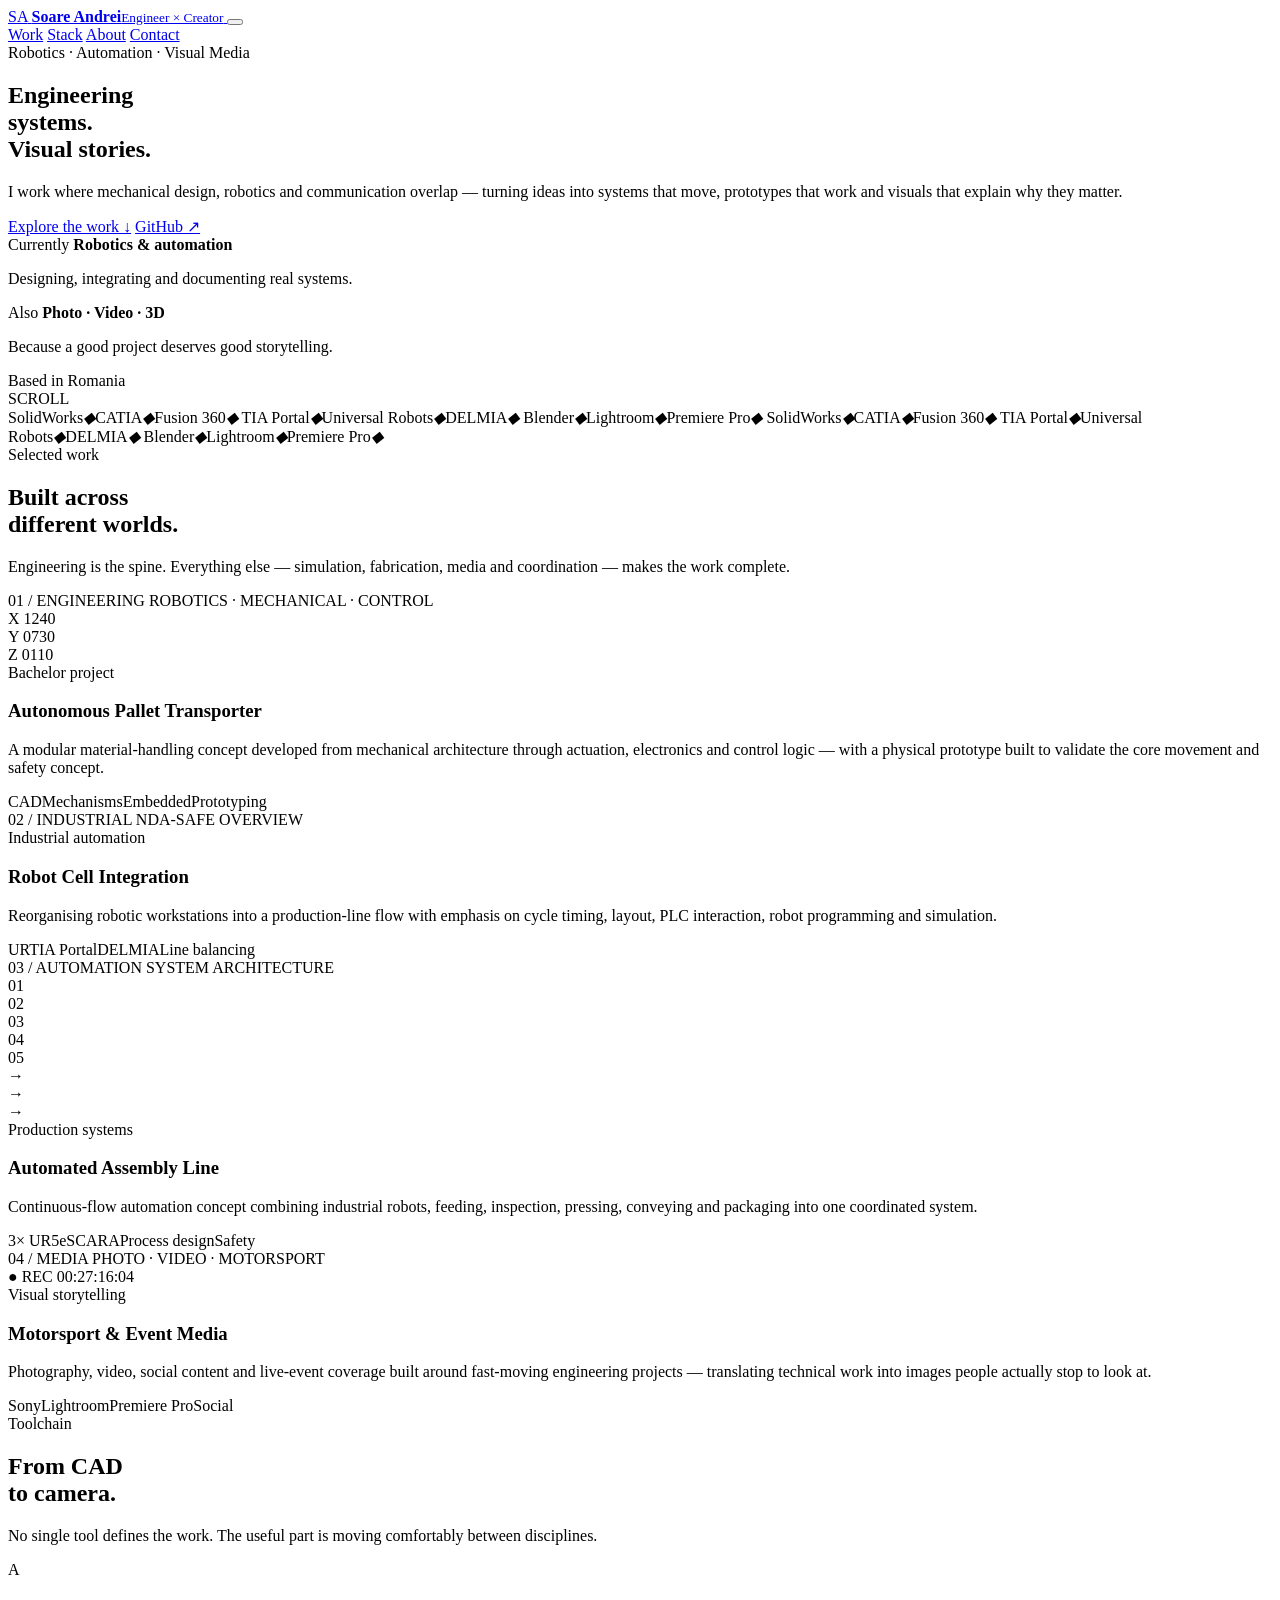
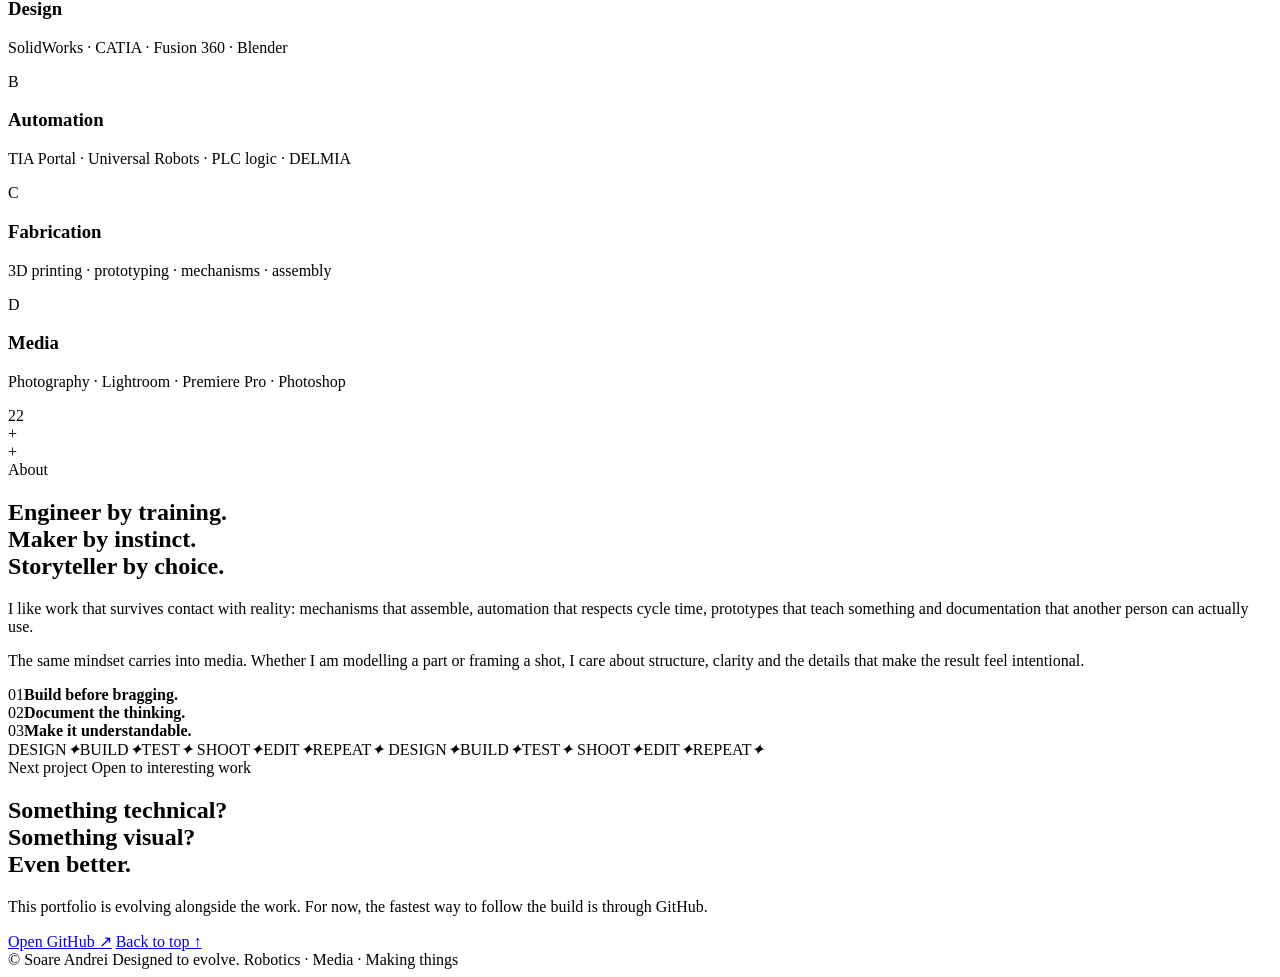
==== index.html @ dfe2be6b "Build portfolio landing page" ====
<!doctype html>
<html lang="en">
<head>
  <meta charset="utf-8">
  <meta name="viewport" content="width=device-width,initial-scale=1">
  <meta name="theme-color" content="#090a0f">
  <meta name="description" content="Soare Andrei — robotics, automation, mechanical design and visual media.">
  <meta property="og:title" content="Soare Andrei — Engineer × Creator">
  <meta property="og:description" content="Robotics, automation, mechanical design and visual media.">
  <meta property="og:type" content="website">
  <title>Soare Andrei — Engineer × Creator</title>
  <link rel="icon" href="favicon.svg" type="image/svg+xml">
  <link rel="preconnect" href="https://fonts.googleapis.com">
  <link rel="preconnect" href="https://fonts.gstatic.com" crossorigin>
  <link href="https://fonts.googleapis.com/css2?family=DM+Sans:wght@400;500;600;700&family=Space+Grotesk:wght@500;600;700&display=swap" rel="stylesheet">
  <link rel="stylesheet" href="styles.css">
</head>
<body>
  <div class="page-noise" aria-hidden="true"></div>
  <div class="pointer-glow" aria-hidden="true"></div>
  <div class="scroll-progress" aria-hidden="true"><span></span></div>

  <header class="topbar">
    <a href="#top" class="brand" aria-label="Soare Andrei — home">
      <span class="brand-mark">SA</span>
      <span class="brand-copy"><strong>Soare Andrei</strong><small>Engineer × Creator</small></span>
    </a>

    <button class="nav-toggle" aria-label="Toggle navigation" aria-expanded="false">
      <span></span><span></span>
    </button>

    <nav class="nav" aria-label="Primary navigation">
      <a href="#work">Work</a>
      <a href="#stack">Stack</a>
      <a href="#about">About</a>
      <a class="nav-accent" href="#contact">Contact</a>
    </nav>
  </header>

  <main id="top">
    <section class="hero">
      <div class="hero-grid" aria-hidden="true"></div>
      <div class="orb orb-a" aria-hidden="true"></div>
      <div class="orb orb-b" aria-hidden="true"></div>

      <div class="hero-main reveal">
        <div class="eyebrow"><span></span> Robotics · Automation · Visual Media</div>
        <h1>
          Engineering<br>
          <span class="gradient">systems.</span><br>
          Visual <span class="outline">stories.</span>
        </h1>
        <p class="hero-lead">
          I work where mechanical design, robotics and communication overlap —
          turning ideas into systems that move, prototypes that work and visuals
          that explain why they matter.
        </p>
        <div class="hero-actions">
          <a class="btn btn-primary" href="#work">Explore the work <span>↓</span></a>
          <a class="btn btn-ghost" href="https://github.com/Sorel21" target="_blank" rel="noreferrer">GitHub ↗</a>
        </div>
      </div>

      <aside class="hero-side reveal">
        <div class="side-card">
          <span class="side-label">Currently</span>
          <strong>Robotics & automation</strong>
          <p>Designing, integrating and documenting real systems.</p>
        </div>
        <div class="side-card">
          <span class="side-label">Also</span>
          <strong>Photo · Video · 3D</strong>
          <p>Because a good project deserves good storytelling.</p>
        </div>
        <div class="side-card compact">
          <span class="live-dot"></span>
          <span>Based in Romania</span>
        </div>
      </aside>

      <div class="hero-scroll" aria-hidden="true">
        <span>SCROLL</span><i></i>
      </div>
    </section>

    <section class="ticker" aria-label="Toolchain">
      <div class="ticker-track">
        <span>SolidWorks</span><i>◆</i><span>CATIA</span><i>◆</i><span>Fusion 360</span><i>◆</i>
        <span>TIA Portal</span><i>◆</i><span>Universal Robots</span><i>◆</i><span>DELMIA</span><i>◆</i>
        <span>Blender</span><i>◆</i><span>Lightroom</span><i>◆</i><span>Premiere Pro</span><i>◆</i>
        <span>SolidWorks</span><i>◆</i><span>CATIA</span><i>◆</i><span>Fusion 360</span><i>◆</i>
        <span>TIA Portal</span><i>◆</i><span>Universal Robots</span><i>◆</i><span>DELMIA</span><i>◆</i>
        <span>Blender</span><i>◆</i><span>Lightroom</span><i>◆</i><span>Premiere Pro</span><i>◆</i>
      </div>
    </section>

    <section class="section" id="work">
      <div class="section-head reveal">
        <div>
          <span class="kicker">Selected work</span>
          <h2>Built across<br><span>different worlds.</span></h2>
        </div>
        <p>
          Engineering is the spine. Everything else — simulation, fabrication,
          media and coordination — makes the work complete.
        </p>
      </div>

      <div class="project-grid">
        <article class="project project-feature reveal spotlight">
          <div class="project-meta">
            <span>01 / ENGINEERING</span>
            <span>ROBOTICS · MECHANICAL · CONTROL</span>
          </div>
          <div class="project-visual visual-pallet" aria-hidden="true">
            <div class="rail r1"></div><div class="rail r2"></div>
            <div class="platform">
              <i></i><i></i><i></i><i></i>
            </div>
            <div class="scan-line"></div>
            <div class="coord">X 1240<br>Y 0730<br>Z 0110</div>
          </div>
          <div class="project-copy">
            <span class="project-tag">Bachelor project</span>
            <h3>Autonomous Pallet Transporter</h3>
            <p>
              A modular material-handling concept developed from mechanical architecture
              through actuation, electronics and control logic — with a physical prototype
              built to validate the core movement and safety concept.
            </p>
            <div class="project-chips">
              <span>CAD</span><span>Mechanisms</span><span>Embedded</span><span>Prototyping</span>
            </div>
          </div>
        </article>

        <article class="project reveal spotlight">
          <div class="project-meta">
            <span>02 / INDUSTRIAL</span>
            <span>NDA-SAFE OVERVIEW</span>
          </div>
          <div class="project-visual visual-robot" aria-hidden="true">
            <div class="robot-base"></div>
            <div class="arm arm-a"></div>
            <div class="joint joint-a"></div>
            <div class="arm arm-b"></div>
            <div class="joint joint-b"></div>
            <div class="tool"></div>
            <div class="cell-grid"></div>
          </div>
          <div class="project-copy">
            <span class="project-tag">Industrial automation</span>
            <h3>Robot Cell Integration</h3>
            <p>
              Reorganising robotic workstations into a production-line flow with emphasis
              on cycle timing, layout, PLC interaction, robot programming and simulation.
            </p>
            <div class="project-chips">
              <span>UR</span><span>TIA Portal</span><span>DELMIA</span><span>Line balancing</span>
            </div>
          </div>
        </article>

        <article class="project reveal spotlight">
          <div class="project-meta">
            <span>03 / AUTOMATION</span>
            <span>SYSTEM ARCHITECTURE</span>
          </div>
          <div class="project-visual visual-line" aria-hidden="true">
            <div class="belt"></div>
            <div class="station s1">01</div><div class="station s2">02</div><div class="station s3">03</div>
            <div class="station s4">04</div><div class="station s5">05</div>
            <div class="flow-arrow a1">→</div><div class="flow-arrow a2">→</div><div class="flow-arrow a3">→</div>
          </div>
          <div class="project-copy">
            <span class="project-tag">Production systems</span>
            <h3>Automated Assembly Line</h3>
            <p>
              Continuous-flow automation concept combining industrial robots, feeding,
              inspection, pressing, conveying and packaging into one coordinated system.
            </p>
            <div class="project-chips">
              <span>3× UR5e</span><span>SCARA</span><span>Process design</span><span>Safety</span>
            </div>
          </div>
        </article>

        <article class="project project-feature media-project reveal spotlight">
          <div class="project-meta">
            <span>04 / MEDIA</span>
            <span>PHOTO · VIDEO · MOTORSPORT</span>
          </div>
          <div class="project-visual visual-media" aria-hidden="true">
            <div class="aperture">
              <i></i><i></i><i></i><i></i><i></i><i></i>
            </div>
            <div class="frame-corner tl"></div><div class="frame-corner tr"></div>
            <div class="frame-corner bl"></div><div class="frame-corner br"></div>
            <span class="rec">● REC</span>
            <span class="tc">00:27:16:04</span>
          </div>
          <div class="project-copy">
            <span class="project-tag">Visual storytelling</span>
            <h3>Motorsport & Event Media</h3>
            <p>
              Photography, video, social content and live-event coverage built around
              fast-moving engineering projects — translating technical work into images
              people actually stop to look at.
            </p>
            <div class="project-chips">
              <span>Sony</span><span>Lightroom</span><span>Premiere Pro</span><span>Social</span>
            </div>
          </div>
        </article>
      </div>
    </section>

    <section class="section stack-section" id="stack">
      <div class="section-head reveal">
        <div>
          <span class="kicker">Toolchain</span>
          <h2>From CAD<br><span>to camera.</span></h2>
        </div>
        <p>No single tool defines the work. The useful part is moving comfortably between disciplines.</p>
      </div>

      <div class="stack-grid">
        <div class="stack-card reveal">
          <span class="stack-num">A</span>
          <h3>Design</h3>
          <p>SolidWorks · CATIA · Fusion 360 · Blender</p>
          <div class="stack-meter"><i style="--w:92%"></i></div>
        </div>
        <div class="stack-card reveal">
          <span class="stack-num">B</span>
          <h3>Automation</h3>
          <p>TIA Portal · Universal Robots · PLC logic · DELMIA</p>
          <div class="stack-meter"><i style="--w:86%"></i></div>
        </div>
        <div class="stack-card reveal">
          <span class="stack-num">C</span>
          <h3>Fabrication</h3>
          <p>3D printing · prototyping · mechanisms · assembly</p>
          <div class="stack-meter"><i style="--w:89%"></i></div>
        </div>
        <div class="stack-card reveal">
          <span class="stack-num">D</span>
          <h3>Media</h3>
          <p>Photography · Lightroom · Premiere Pro · Photoshop</p>
          <div class="stack-meter"><i style="--w:90%"></i></div>
        </div>
      </div>
    </section>

    <section class="section about-section" id="about">
      <div class="about-figure reveal" aria-hidden="true">
        <div class="big-number">22</div>
        <div class="crosshair x1">+</div>
        <div class="crosshair x2">+</div>
      </div>

      <div class="about-copy reveal">
        <span class="kicker">About</span>
        <h2>Engineer by training.<br>Maker by instinct.<br><span>Storyteller by choice.</span></h2>
        <p>
          I like work that survives contact with reality: mechanisms that assemble,
          automation that respects cycle time, prototypes that teach something and
          documentation that another person can actually use.
        </p>
        <p>
          The same mindset carries into media. Whether I am modelling a part or framing
          a shot, I care about structure, clarity and the details that make the result feel intentional.
        </p>

        <div class="principles">
          <div><span>01</span><strong>Build before bragging.</strong></div>
          <div><span>02</span><strong>Document the thinking.</strong></div>
          <div><span>03</span><strong>Make it understandable.</strong></div>
        </div>
      </div>
    </section>

    <section class="manifesto" aria-label="Design, build, test, shoot, repeat">
      <div class="manifesto-track">
        <span>DESIGN</span><i>✦</i><span>BUILD</span><i>✦</i><span>TEST</span><i>✦</i>
        <span>SHOOT</span><i>✦</i><span>EDIT</span><i>✦</i><span>REPEAT</span><i>✦</i>
        <span>DESIGN</span><i>✦</i><span>BUILD</span><i>✦</i><span>TEST</span><i>✦</i>
        <span>SHOOT</span><i>✦</i><span>EDIT</span><i>✦</i><span>REPEAT</span><i>✦</i>
      </div>
    </section>

    <section class="section contact-section" id="contact">
      <div class="contact-card reveal spotlight">
        <div class="contact-top">
          <span class="kicker">Next project</span>
          <span class="availability"><i></i> Open to interesting work</span>
        </div>
        <h2>Something technical?<br><span>Something visual?</span><br>Even better.</h2>
        <p>
          This portfolio is evolving alongside the work. For now, the fastest way
          to follow the build is through GitHub.
        </p>
        <div class="hero-actions">
          <a class="btn btn-primary" href="https://github.com/Sorel21" target="_blank" rel="noreferrer">Open GitHub ↗</a>
          <a class="btn btn-ghost" href="#top">Back to top ↑</a>
        </div>
      </div>
    </section>
  </main>

  <footer>
    <span>© <span id="year"></span> Soare Andrei</span>
    <span>Designed to evolve.</span>
    <span>Robotics · Media · Making things</span>
  </footer>

  <script src="script.js"></script>
</body>
</html>
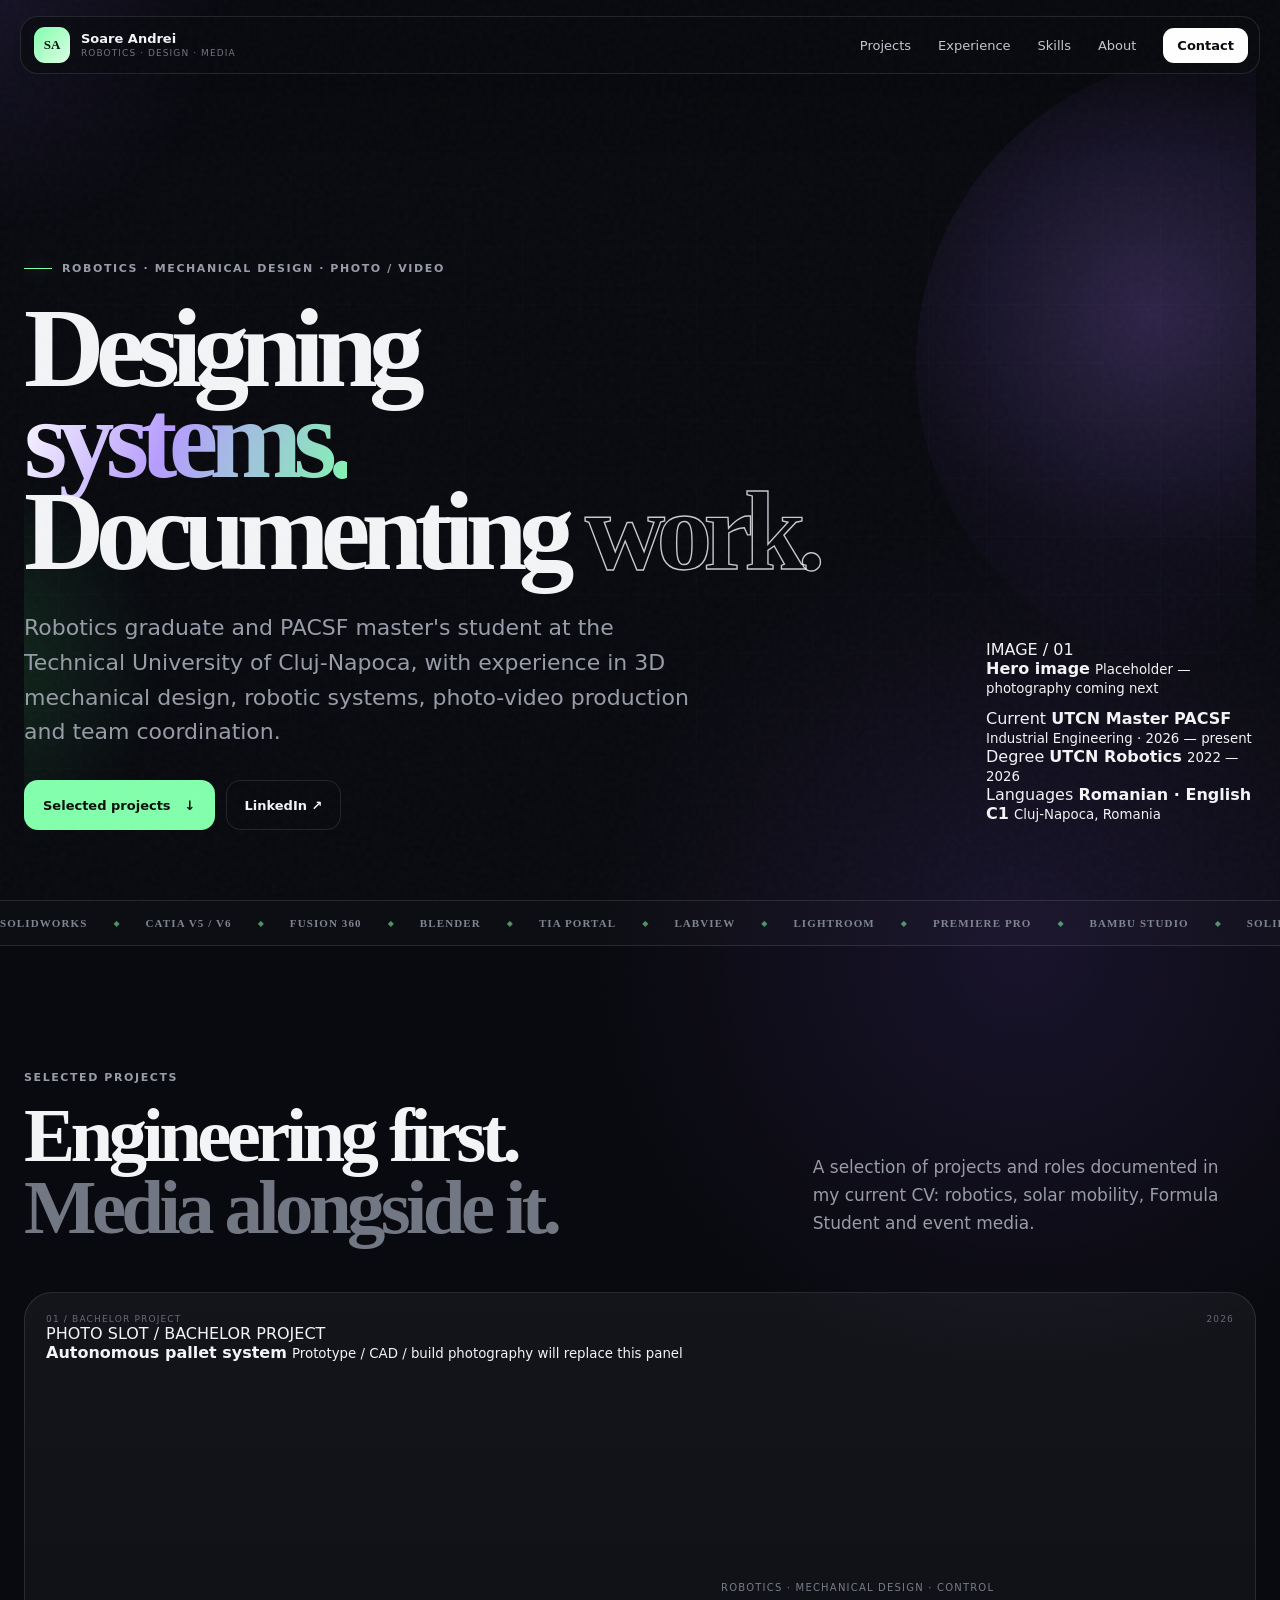
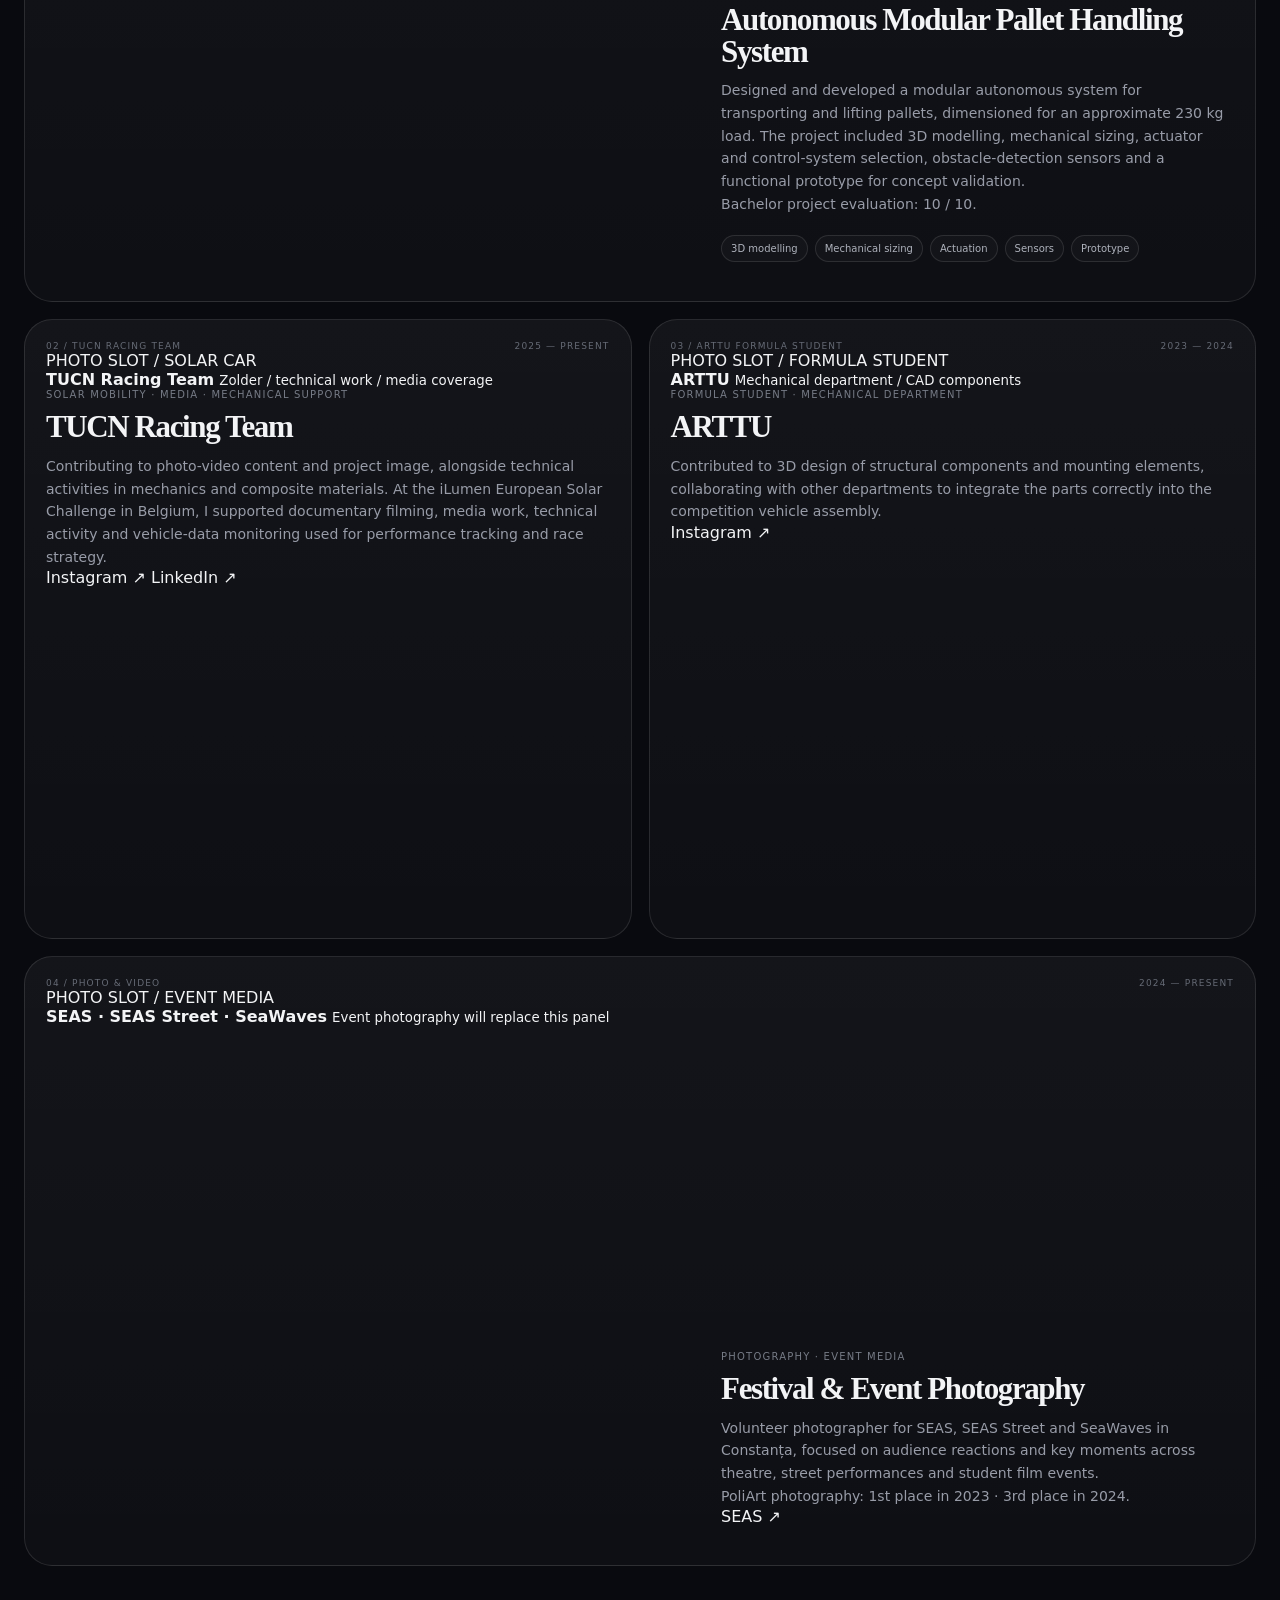
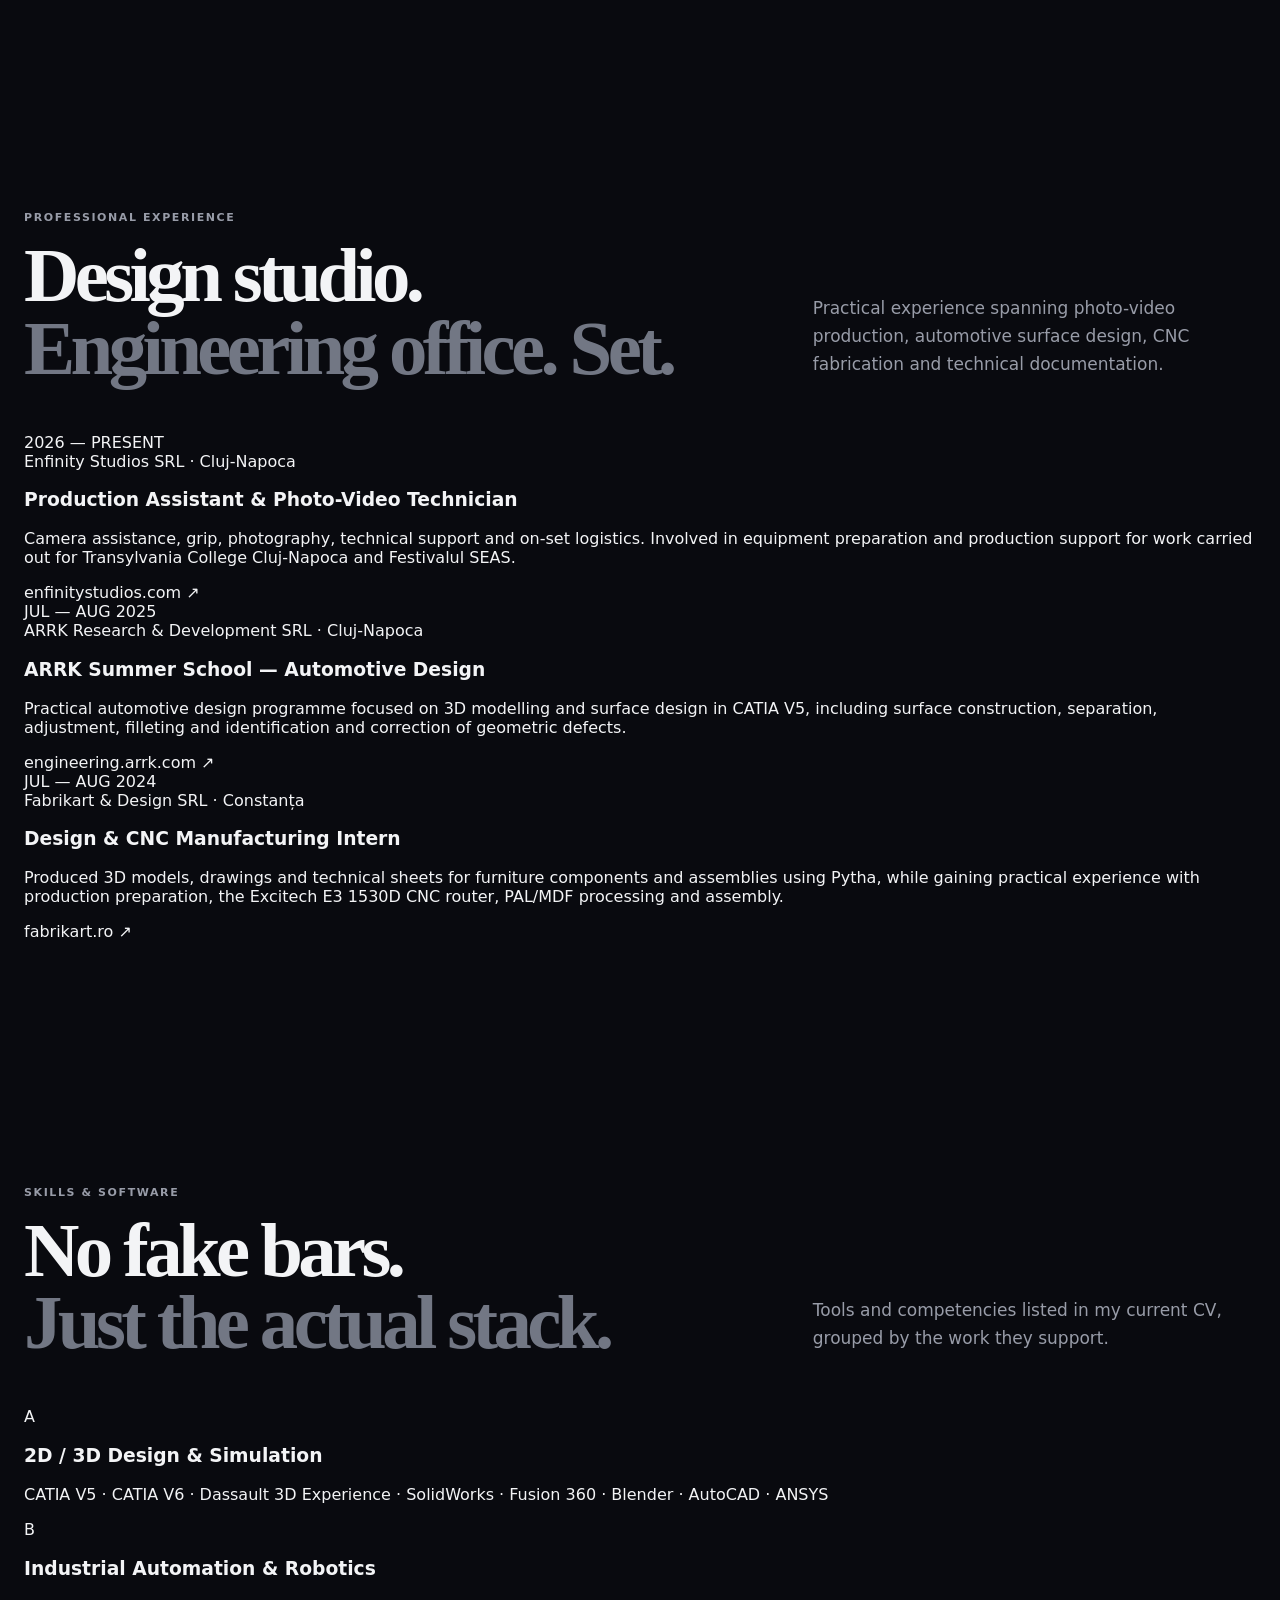
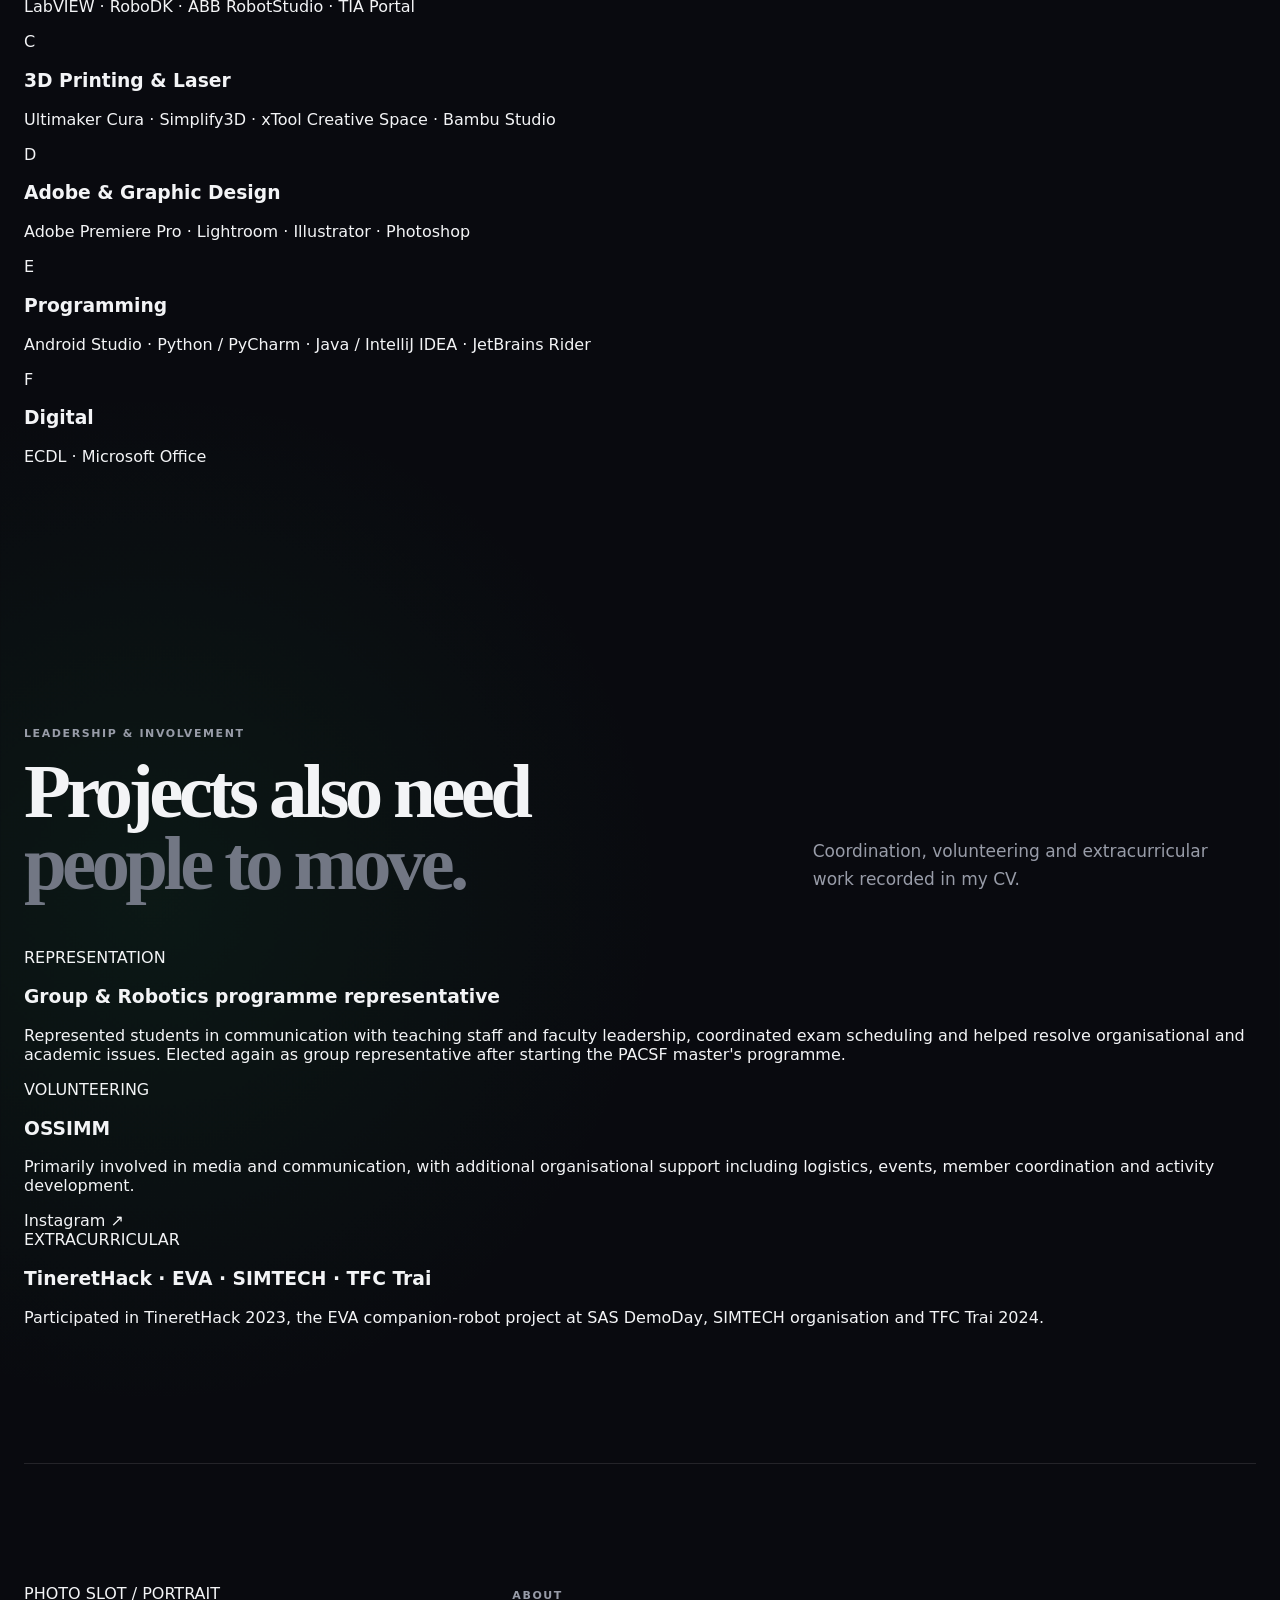
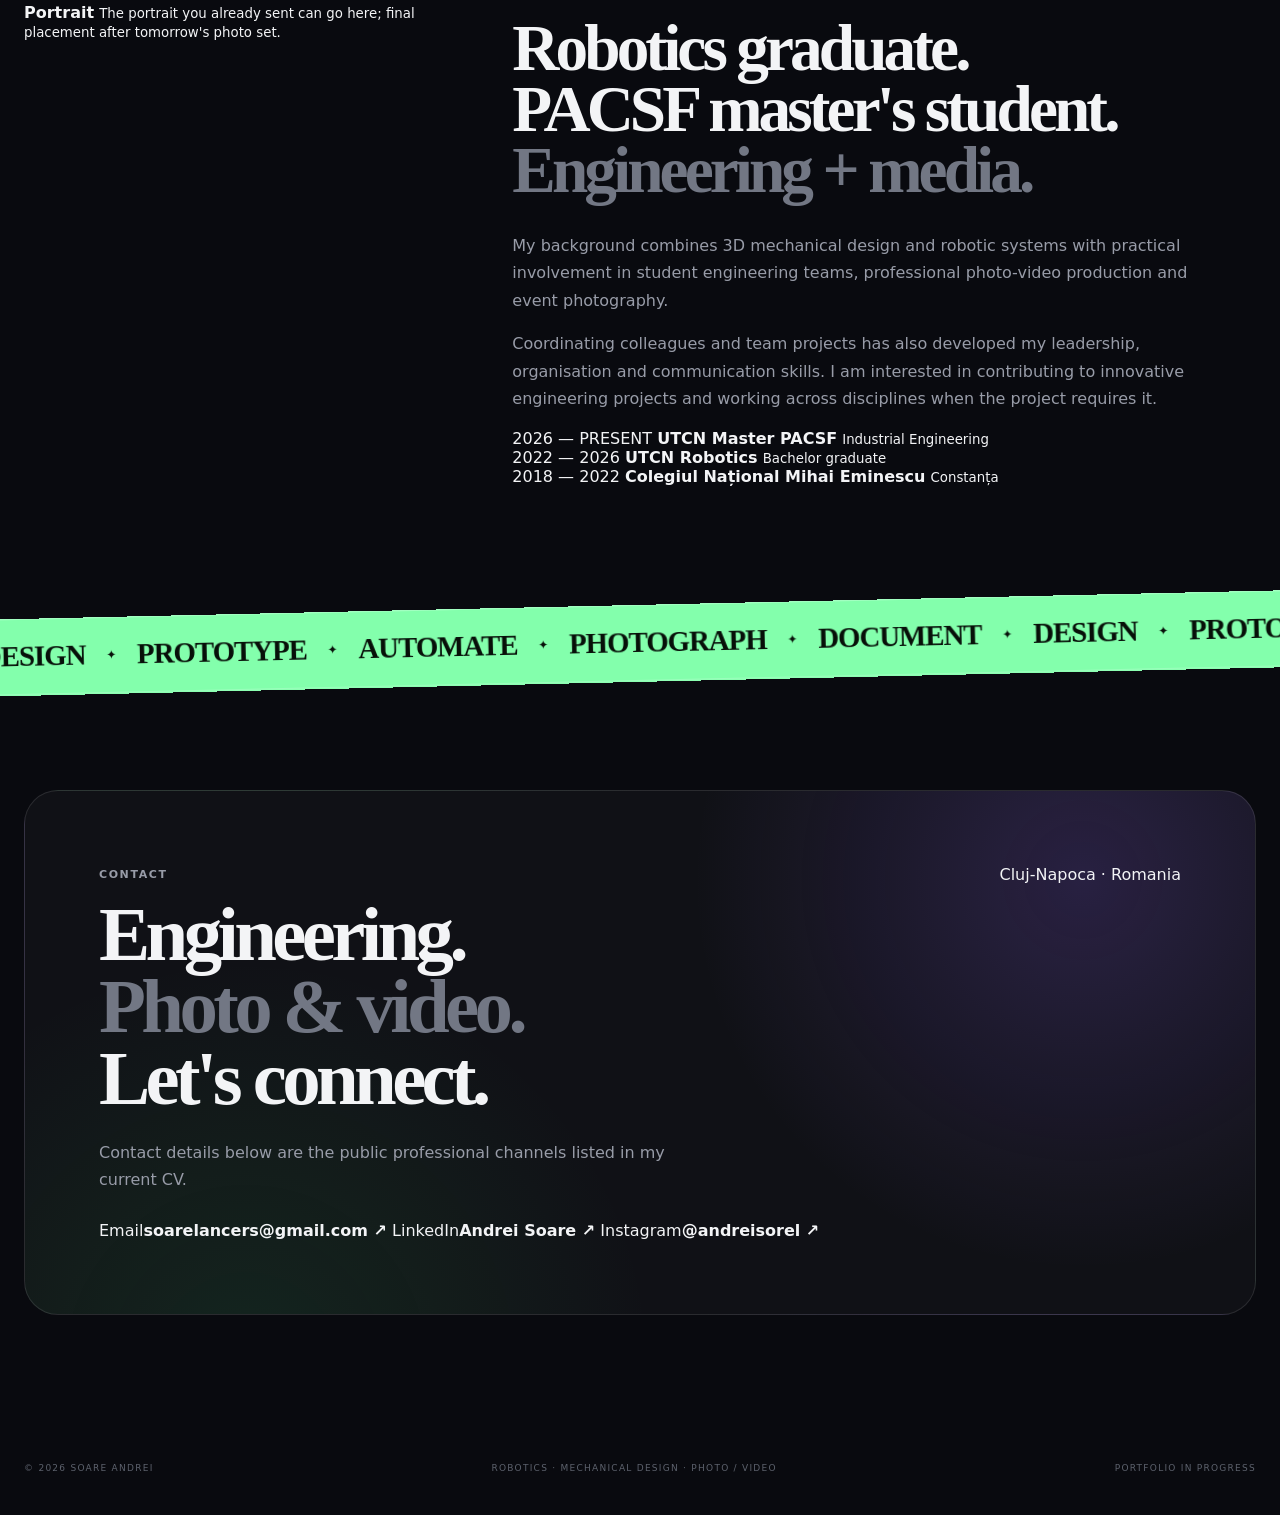
==== commit 6a1f109c: "Rewrite portfolio content from current CV" ====
--- a/index.html
+++ b/index.html
@@ -4,11 +4,11 @@
   <meta charset="utf-8">
   <meta name="viewport" content="width=device-width,initial-scale=1">
   <meta name="theme-color" content="#090a0f">
-  <meta name="description" content="Soare Andrei — robotics, automation, mechanical design and visual media.">
-  <meta property="og:title" content="Soare Andrei — Engineer × Creator">
-  <meta property="og:description" content="Robotics, automation, mechanical design and visual media.">
+  <meta name="description" content="Portfolio of Soare Andrei — robotics, mechanical design, automation and photo-video work.">
+  <meta property="og:title" content="Soare Andrei — Robotics · Design · Media">
+  <meta property="og:description" content="Robotics graduate and PACSF master's student at UTCN, with experience in mechanical design, robotic systems and photo-video production.">
   <meta property="og:type" content="website">
-  <title>Soare Andrei — Engineer × Creator</title>
+  <title>Soare Andrei — Robotics · Design · Media</title>
   <link rel="icon" href="favicon.svg" type="image/svg+xml">
   <link rel="preconnect" href="https://fonts.googleapis.com">
   <link rel="preconnect" href="https://fonts.gstatic.com" crossorigin>
@@ -23,7 +23,10 @@
   <header class="topbar">
     <a href="#top" class="brand" aria-label="Soare Andrei — home">
       <span class="brand-mark">SA</span>
-      <span class="brand-copy"><strong>Soare Andrei</strong><small>Engineer × Creator</small></span>
+      <span class="brand-copy">
+        <strong>Soare Andrei</strong>
+        <small>Robotics · Design · Media</small>
+      </span>
     </a>
 
     <button class="nav-toggle" aria-label="Toggle navigation" aria-expanded="false">
@@ -31,8 +34,9 @@
     </button>
 
     <nav class="nav" aria-label="Primary navigation">
-      <a href="#work">Work</a>
-      <a href="#stack">Stack</a>
+      <a href="#work">Projects</a>
+      <a href="#experience">Experience</a>
+      <a href="#skills">Skills</a>
       <a href="#about">About</a>
       <a class="nav-accent" href="#contact">Contact</a>
     </nav>
@@ -45,37 +49,48 @@
       <div class="orb orb-b" aria-hidden="true"></div>
 
       <div class="hero-main reveal">
-        <div class="eyebrow"><span></span> Robotics · Automation · Visual Media</div>
+        <div class="eyebrow"><span></span> Robotics · Mechanical Design · Photo / Video</div>
         <h1>
-          Engineering<br>
+          Designing<br>
           <span class="gradient">systems.</span><br>
-          Visual <span class="outline">stories.</span>
+          Documenting <span class="outline">work.</span>
         </h1>
         <p class="hero-lead">
-          I work where mechanical design, robotics and communication overlap —
-          turning ideas into systems that move, prototypes that work and visuals
-          that explain why they matter.
+          Robotics graduate and PACSF master's student at the Technical University of Cluj-Napoca,
+          with experience in 3D mechanical design, robotic systems, photo-video production
+          and team coordination.
         </p>
         <div class="hero-actions">
-          <a class="btn btn-primary" href="#work">Explore the work <span>↓</span></a>
-          <a class="btn btn-ghost" href="https://github.com/Sorel21" target="_blank" rel="noreferrer">GitHub ↗</a>
+          <a class="btn btn-primary" href="#work">Selected projects <span>↓</span></a>
+          <a class="btn btn-ghost" href="https://www.linkedin.com/in/andrei-soare-3b8b732bb/" target="_blank" rel="noreferrer">LinkedIn ↗</a>
         </div>
       </div>
 
       <aside class="hero-side reveal">
-        <div class="side-card">
-          <span class="side-label">Currently</span>
-          <strong>Robotics & automation</strong>
-          <p>Designing, integrating and documenting real systems.</p>
-        </div>
-        <div class="side-card">
-          <span class="side-label">Also</span>
-          <strong>Photo · Video · 3D</strong>
-          <p>Because a good project deserves good storytelling.</p>
-        </div>
-        <div class="side-card compact">
-          <span class="live-dot"></span>
-          <span>Based in Romania</span>
+        <div class="photo-placeholder hero-photo-slot">
+          <div class="placeholder-grid" aria-hidden="true"></div>
+          <span class="slot-index">IMAGE / 01</span>
+          <div>
+            <strong>Hero image</strong>
+            <small>Placeholder — photography coming next</small>
+          </div>
+        </div>
+        <div class="hero-facts">
+          <div class="fact-card">
+            <span>Current</span>
+            <strong>UTCN Master PACSF</strong>
+            <small>Industrial Engineering · 2026 — present</small>
+          </div>
+          <div class="fact-card">
+            <span>Degree</span>
+            <strong>UTCN Robotics</strong>
+            <small>2022 — 2026</small>
+          </div>
+          <div class="fact-card">
+            <span>Languages</span>
+            <strong>Romanian · English C1</strong>
+            <small>Cluj-Napoca, Romania</small>
+          </div>
         </div>
       </aside>
 
@@ -84,226 +99,369 @@
       </div>
     </section>
 
-    <section class="ticker" aria-label="Toolchain">
+    <section class="ticker" aria-label="Selected tools">
       <div class="ticker-track">
-        <span>SolidWorks</span><i>◆</i><span>CATIA</span><i>◆</i><span>Fusion 360</span><i>◆</i>
-        <span>TIA Portal</span><i>◆</i><span>Universal Robots</span><i>◆</i><span>DELMIA</span><i>◆</i>
-        <span>Blender</span><i>◆</i><span>Lightroom</span><i>◆</i><span>Premiere Pro</span><i>◆</i>
-        <span>SolidWorks</span><i>◆</i><span>CATIA</span><i>◆</i><span>Fusion 360</span><i>◆</i>
-        <span>TIA Portal</span><i>◆</i><span>Universal Robots</span><i>◆</i><span>DELMIA</span><i>◆</i>
-        <span>Blender</span><i>◆</i><span>Lightroom</span><i>◆</i><span>Premiere Pro</span><i>◆</i>
+        <span>SolidWorks</span><i>◆</i><span>CATIA V5 / V6</span><i>◆</i><span>Fusion 360</span><i>◆</i>
+        <span>Blender</span><i>◆</i><span>TIA Portal</span><i>◆</i><span>LabVIEW</span><i>◆</i>
+        <span>Lightroom</span><i>◆</i><span>Premiere Pro</span><i>◆</i><span>Bambu Studio</span><i>◆</i>
+        <span>SolidWorks</span><i>◆</i><span>CATIA V5 / V6</span><i>◆</i><span>Fusion 360</span><i>◆</i>
+        <span>Blender</span><i>◆</i><span>TIA Portal</span><i>◆</i><span>LabVIEW</span><i>◆</i>
+        <span>Lightroom</span><i>◆</i><span>Premiere Pro</span><i>◆</i><span>Bambu Studio</span><i>◆</i>
       </div>
     </section>
 
     <section class="section" id="work">
       <div class="section-head reveal">
         <div>
-          <span class="kicker">Selected work</span>
-          <h2>Built across<br><span>different worlds.</span></h2>
-        </div>
-        <p>
-          Engineering is the spine. Everything else — simulation, fabrication,
-          media and coordination — makes the work complete.
+          <span class="kicker">Selected projects</span>
+          <h2>Engineering first.<br><span>Media alongside it.</span></h2>
+        </div>
+        <p>
+          A selection of projects and roles documented in my current CV:
+          robotics, solar mobility, Formula Student and event media.
         </p>
       </div>
 
       <div class="project-grid">
         <article class="project project-feature reveal spotlight">
           <div class="project-meta">
-            <span>01 / ENGINEERING</span>
-            <span>ROBOTICS · MECHANICAL · CONTROL</span>
-          </div>
-          <div class="project-visual visual-pallet" aria-hidden="true">
-            <div class="rail r1"></div><div class="rail r2"></div>
-            <div class="platform">
-              <i></i><i></i><i></i><i></i>
-            </div>
-            <div class="scan-line"></div>
-            <div class="coord">X 1240<br>Y 0730<br>Z 0110</div>
+            <span>01 / BACHELOR PROJECT</span>
+            <span>2026</span>
+          </div>
+          <div class="photo-placeholder project-photo-slot" aria-label="Placeholder for bachelor project photography">
+            <div class="placeholder-grid" aria-hidden="true"></div>
+            <span class="slot-index">PHOTO SLOT / BACHELOR PROJECT</span>
+            <div class="slot-center">
+              <strong>Autonomous pallet system</strong>
+              <small>Prototype / CAD / build photography will replace this panel</small>
+            </div>
           </div>
           <div class="project-copy">
-            <span class="project-tag">Bachelor project</span>
-            <h3>Autonomous Pallet Transporter</h3>
-            <p>
-              A modular material-handling concept developed from mechanical architecture
-              through actuation, electronics and control logic — with a physical prototype
-              built to validate the core movement and safety concept.
-            </p>
+            <span class="project-tag">Robotics · Mechanical design · Control</span>
+            <h3>Autonomous Modular Pallet Handling System</h3>
+            <p>
+              Designed and developed a modular autonomous system for transporting and lifting pallets,
+              dimensioned for an approximate 230 kg load. The project included 3D modelling,
+              mechanical sizing, actuator and control-system selection, obstacle-detection sensors
+              and a functional prototype for concept validation.
+            </p>
+            <p class="project-note">Bachelor project evaluation: 10 / 10.</p>
             <div class="project-chips">
-              <span>CAD</span><span>Mechanisms</span><span>Embedded</span><span>Prototyping</span>
+              <span>3D modelling</span><span>Mechanical sizing</span><span>Actuation</span><span>Sensors</span><span>Prototype</span>
             </div>
           </div>
         </article>
 
         <article class="project reveal spotlight">
           <div class="project-meta">
-            <span>02 / INDUSTRIAL</span>
-            <span>NDA-SAFE OVERVIEW</span>
-          </div>
-          <div class="project-visual visual-robot" aria-hidden="true">
-            <div class="robot-base"></div>
-            <div class="arm arm-a"></div>
-            <div class="joint joint-a"></div>
-            <div class="arm arm-b"></div>
-            <div class="joint joint-b"></div>
-            <div class="tool"></div>
-            <div class="cell-grid"></div>
+            <span>02 / TUCN RACING TEAM</span>
+            <span>2025 — PRESENT</span>
+          </div>
+          <div class="photo-placeholder project-photo-slot compact-slot" aria-label="Placeholder for TUCN Racing Team photography">
+            <div class="placeholder-grid" aria-hidden="true"></div>
+            <span class="slot-index">PHOTO SLOT / SOLAR CAR</span>
+            <div class="slot-center">
+              <strong>TUCN Racing Team</strong>
+              <small>Zolder / technical work / media coverage</small>
+            </div>
           </div>
           <div class="project-copy">
-            <span class="project-tag">Industrial automation</span>
-            <h3>Robot Cell Integration</h3>
-            <p>
-              Reorganising robotic workstations into a production-line flow with emphasis
-              on cycle timing, layout, PLC interaction, robot programming and simulation.
-            </p>
-            <div class="project-chips">
-              <span>UR</span><span>TIA Portal</span><span>DELMIA</span><span>Line balancing</span>
+            <span class="project-tag">Solar mobility · Media · Mechanical support</span>
+            <h3>TUCN Racing Team</h3>
+            <p>
+              Contributing to photo-video content and project image, alongside technical activities
+              in mechanics and composite materials. At the iLumen European Solar Challenge in Belgium,
+              I supported documentary filming, media work, technical activity and vehicle-data monitoring
+              used for performance tracking and race strategy.
+            </p>
+            <div class="project-links">
+              <a href="https://www.instagram.com/tucn_racingteam/" target="_blank" rel="noreferrer">Instagram ↗</a>
+              <a href="https://www.linkedin.com/company/tucn-racing-team/" target="_blank" rel="noreferrer">LinkedIn ↗</a>
             </div>
           </div>
         </article>
 
         <article class="project reveal spotlight">
           <div class="project-meta">
-            <span>03 / AUTOMATION</span>
-            <span>SYSTEM ARCHITECTURE</span>
-          </div>
-          <div class="project-visual visual-line" aria-hidden="true">
-            <div class="belt"></div>
-            <div class="station s1">01</div><div class="station s2">02</div><div class="station s3">03</div>
-            <div class="station s4">04</div><div class="station s5">05</div>
-            <div class="flow-arrow a1">→</div><div class="flow-arrow a2">→</div><div class="flow-arrow a3">→</div>
+            <span>03 / ARTTU FORMULA STUDENT</span>
+            <span>2023 — 2024</span>
+          </div>
+          <div class="photo-placeholder project-photo-slot compact-slot" aria-label="Placeholder for Formula Student photography">
+            <div class="placeholder-grid" aria-hidden="true"></div>
+            <span class="slot-index">PHOTO SLOT / FORMULA STUDENT</span>
+            <div class="slot-center">
+              <strong>ARTTU</strong>
+              <small>Mechanical department / CAD components</small>
+            </div>
           </div>
           <div class="project-copy">
-            <span class="project-tag">Production systems</span>
-            <h3>Automated Assembly Line</h3>
-            <p>
-              Continuous-flow automation concept combining industrial robots, feeding,
-              inspection, pressing, conveying and packaging into one coordinated system.
-            </p>
-            <div class="project-chips">
-              <span>3× UR5e</span><span>SCARA</span><span>Process design</span><span>Safety</span>
+            <span class="project-tag">Formula Student · Mechanical department</span>
+            <h3>ARTTU</h3>
+            <p>
+              Contributed to 3D design of structural components and mounting elements,
+              collaborating with other departments to integrate the parts correctly
+              into the competition vehicle assembly.
+            </p>
+            <div class="project-links">
+              <a href="https://www.instagram.com/arttuclujnapoca/?hl=en" target="_blank" rel="noreferrer">Instagram ↗</a>
             </div>
           </div>
         </article>
 
         <article class="project project-feature media-project reveal spotlight">
           <div class="project-meta">
-            <span>04 / MEDIA</span>
-            <span>PHOTO · VIDEO · MOTORSPORT</span>
-          </div>
-          <div class="project-visual visual-media" aria-hidden="true">
-            <div class="aperture">
-              <i></i><i></i><i></i><i></i><i></i><i></i>
-            </div>
-            <div class="frame-corner tl"></div><div class="frame-corner tr"></div>
-            <div class="frame-corner bl"></div><div class="frame-corner br"></div>
-            <span class="rec">● REC</span>
-            <span class="tc">00:27:16:04</span>
+            <span>04 / PHOTO & VIDEO</span>
+            <span>2024 — PRESENT</span>
+          </div>
+          <div class="photo-placeholder project-photo-slot" aria-label="Placeholder for event photography">
+            <div class="placeholder-grid" aria-hidden="true"></div>
+            <span class="slot-index">PHOTO SLOT / EVENT MEDIA</span>
+            <div class="slot-center">
+              <strong>SEAS · SEAS Street · SeaWaves</strong>
+              <small>Event photography will replace this panel</small>
+            </div>
           </div>
           <div class="project-copy">
-            <span class="project-tag">Visual storytelling</span>
-            <h3>Motorsport & Event Media</h3>
-            <p>
-              Photography, video, social content and live-event coverage built around
-              fast-moving engineering projects — translating technical work into images
-              people actually stop to look at.
-            </p>
-            <div class="project-chips">
-              <span>Sony</span><span>Lightroom</span><span>Premiere Pro</span><span>Social</span>
-            </div>
-          </div>
-        </article>
-      </div>
-    </section>
-
-    <section class="section stack-section" id="stack">
+            <span class="project-tag">Photography · Event media</span>
+            <h3>Festival & Event Photography</h3>
+            <p>
+              Volunteer photographer for SEAS, SEAS Street and SeaWaves in Constanța,
+              focused on audience reactions and key moments across theatre, street
+              performances and student film events.
+            </p>
+            <p class="project-note">PoliArt photography: 1st place in 2023 · 3rd place in 2024.</p>
+            <div class="project-links">
+              <a href="https://www.seas.ro" target="_blank" rel="noreferrer">SEAS ↗</a>
+            </div>
+          </div>
+        </article>
+      </div>
+    </section>
+
+    <section class="section experience-section" id="experience">
       <div class="section-head reveal">
         <div>
-          <span class="kicker">Toolchain</span>
-          <h2>From CAD<br><span>to camera.</span></h2>
-        </div>
-        <p>No single tool defines the work. The useful part is moving comfortably between disciplines.</p>
-      </div>
-
-      <div class="stack-grid">
-        <div class="stack-card reveal">
-          <span class="stack-num">A</span>
-          <h3>Design</h3>
-          <p>SolidWorks · CATIA · Fusion 360 · Blender</p>
-          <div class="stack-meter"><i style="--w:92%"></i></div>
-        </div>
-        <div class="stack-card reveal">
-          <span class="stack-num">B</span>
-          <h3>Automation</h3>
-          <p>TIA Portal · Universal Robots · PLC logic · DELMIA</p>
-          <div class="stack-meter"><i style="--w:86%"></i></div>
-        </div>
-        <div class="stack-card reveal">
-          <span class="stack-num">C</span>
-          <h3>Fabrication</h3>
-          <p>3D printing · prototyping · mechanisms · assembly</p>
-          <div class="stack-meter"><i style="--w:89%"></i></div>
-        </div>
-        <div class="stack-card reveal">
-          <span class="stack-num">D</span>
-          <h3>Media</h3>
-          <p>Photography · Lightroom · Premiere Pro · Photoshop</p>
-          <div class="stack-meter"><i style="--w:90%"></i></div>
-        </div>
+          <span class="kicker">Professional experience</span>
+          <h2>Design studio.<br><span>Engineering office. Set.</span></h2>
+        </div>
+        <p>
+          Practical experience spanning photo-video production, automotive surface design,
+          CNC fabrication and technical documentation.
+        </p>
+      </div>
+
+      <div class="timeline">
+        <article class="timeline-row reveal">
+          <div class="timeline-date">2026 — PRESENT</div>
+          <div class="timeline-role">
+            <span>Enfinity Studios SRL · Cluj-Napoca</span>
+            <h3>Production Assistant & Photo-Video Technician</h3>
+          </div>
+          <div class="timeline-copy">
+            <p>
+              Camera assistance, grip, photography, technical support and on-set logistics.
+              Involved in equipment preparation and production support for work carried out
+              for Transylvania College Cluj-Napoca and Festivalul SEAS.
+            </p>
+            <a href="https://www.enfinitystudios.com" target="_blank" rel="noreferrer">enfinitystudios.com ↗</a>
+          </div>
+        </article>
+
+        <article class="timeline-row reveal">
+          <div class="timeline-date">JUL — AUG 2025</div>
+          <div class="timeline-role">
+            <span>ARRK Research & Development SRL · Cluj-Napoca</span>
+            <h3>ARRK Summer School — Automotive Design</h3>
+          </div>
+          <div class="timeline-copy">
+            <p>
+              Practical automotive design programme focused on 3D modelling and surface design
+              in CATIA V5, including surface construction, separation, adjustment, filleting
+              and identification and correction of geometric defects.
+            </p>
+            <a href="https://engineering.arrk.com" target="_blank" rel="noreferrer">engineering.arrk.com ↗</a>
+          </div>
+        </article>
+
+        <article class="timeline-row reveal">
+          <div class="timeline-date">JUL — AUG 2024</div>
+          <div class="timeline-role">
+            <span>Fabrikart & Design SRL · Constanța</span>
+            <h3>Design & CNC Manufacturing Intern</h3>
+          </div>
+          <div class="timeline-copy">
+            <p>
+              Produced 3D models, drawings and technical sheets for furniture components and assemblies
+              using Pytha, while gaining practical experience with production preparation,
+              the Excitech E3 1530D CNC router, PAL/MDF processing and assembly.
+            </p>
+            <a href="https://fabrikart.ro" target="_blank" rel="noreferrer">fabrikart.ro ↗</a>
+          </div>
+        </article>
+      </div>
+    </section>
+
+    <section class="section skills-section" id="skills">
+      <div class="section-head reveal">
+        <div>
+          <span class="kicker">Skills & software</span>
+          <h2>No fake bars.<br><span>Just the actual stack.</span></h2>
+        </div>
+        <p>
+          Tools and competencies listed in my current CV, grouped by the work they support.
+        </p>
+      </div>
+
+      <div class="skills-grid">
+        <article class="skill-card reveal">
+          <span class="skill-index">A</span>
+          <h3>2D / 3D Design & Simulation</h3>
+          <p>CATIA V5 · CATIA V6 · Dassault 3D Experience · SolidWorks · Fusion 360 · Blender · AutoCAD · ANSYS</p>
+        </article>
+        <article class="skill-card reveal">
+          <span class="skill-index">B</span>
+          <h3>Industrial Automation & Robotics</h3>
+          <p>LabVIEW · RoboDK · ABB RobotStudio · TIA Portal</p>
+        </article>
+        <article class="skill-card reveal">
+          <span class="skill-index">C</span>
+          <h3>3D Printing & Laser</h3>
+          <p>Ultimaker Cura · Simplify3D · xTool Creative Space · Bambu Studio</p>
+        </article>
+        <article class="skill-card reveal">
+          <span class="skill-index">D</span>
+          <h3>Adobe & Graphic Design</h3>
+          <p>Adobe Premiere Pro · Lightroom · Illustrator · Photoshop</p>
+        </article>
+        <article class="skill-card reveal">
+          <span class="skill-index">E</span>
+          <h3>Programming</h3>
+          <p>Android Studio · Python / PyCharm · Java / IntelliJ IDEA · JetBrains Rider</p>
+        </article>
+        <article class="skill-card reveal">
+          <span class="skill-index">F</span>
+          <h3>Digital</h3>
+          <p>ECDL · Microsoft Office</p>
+        </article>
+      </div>
+    </section>
+
+    <section class="section involvement-section">
+      <div class="section-head reveal">
+        <div>
+          <span class="kicker">Leadership & involvement</span>
+          <h2>Projects also need<br><span>people to move.</span></h2>
+        </div>
+        <p>
+          Coordination, volunteering and extracurricular work recorded in my CV.
+        </p>
+      </div>
+
+      <div class="involvement-grid">
+        <article class="involvement-card reveal">
+          <span>REPRESENTATION</span>
+          <h3>Group & Robotics programme representative</h3>
+          <p>
+            Represented students in communication with teaching staff and faculty leadership,
+            coordinated exam scheduling and helped resolve organisational and academic issues.
+            Elected again as group representative after starting the PACSF master's programme.
+          </p>
+        </article>
+        <article class="involvement-card reveal">
+          <span>VOLUNTEERING</span>
+          <h3>OSSIMM</h3>
+          <p>
+            Primarily involved in media and communication, with additional organisational support
+            including logistics, events, member coordination and activity development.
+          </p>
+          <a href="https://www.instagram.com/ossimm_cluj/" target="_blank" rel="noreferrer">Instagram ↗</a>
+        </article>
+        <article class="involvement-card reveal">
+          <span>EXTRACURRICULAR</span>
+          <h3>TineretHack · EVA · SIMTECH · TFC Trai</h3>
+          <p>
+            Participated in TineretHack 2023, the EVA companion-robot project at SAS DemoDay,
+            SIMTECH organisation and TFC Trai 2024.
+          </p>
+        </article>
       </div>
     </section>
 
     <section class="section about-section" id="about">
-      <div class="about-figure reveal" aria-hidden="true">
-        <div class="big-number">22</div>
-        <div class="crosshair x1">+</div>
-        <div class="crosshair x2">+</div>
+      <div class="portrait-wrap reveal">
+        <div class="portrait-frame portrait-placeholder">
+          <div class="placeholder-grid" aria-hidden="true"></div>
+          <span class="slot-index">PHOTO SLOT / PORTRAIT</span>
+          <div class="portrait-placeholder-copy">
+            <strong>Portrait</strong>
+            <small>The portrait you already sent can go here; final placement after tomorrow's photo set.</small>
+          </div>
+        </div>
       </div>
 
       <div class="about-copy reveal">
         <span class="kicker">About</span>
-        <h2>Engineer by training.<br>Maker by instinct.<br><span>Storyteller by choice.</span></h2>
-        <p>
-          I like work that survives contact with reality: mechanisms that assemble,
-          automation that respects cycle time, prototypes that teach something and
-          documentation that another person can actually use.
-        </p>
-        <p>
-          The same mindset carries into media. Whether I am modelling a part or framing
-          a shot, I care about structure, clarity and the details that make the result feel intentional.
-        </p>
-
-        <div class="principles">
-          <div><span>01</span><strong>Build before bragging.</strong></div>
-          <div><span>02</span><strong>Document the thinking.</strong></div>
-          <div><span>03</span><strong>Make it understandable.</strong></div>
-        </div>
-      </div>
-    </section>
-
-    <section class="manifesto" aria-label="Design, build, test, shoot, repeat">
+        <h2>Robotics graduate.<br>PACSF master's student.<br><span>Engineering + media.</span></h2>
+        <p>
+          My background combines 3D mechanical design and robotic systems with practical
+          involvement in student engineering teams, professional photo-video production
+          and event photography.
+        </p>
+        <p>
+          Coordinating colleagues and team projects has also developed my leadership,
+          organisation and communication skills. I am interested in contributing to
+          innovative engineering projects and working across disciplines when the project requires it.
+        </p>
+
+        <div class="education-list">
+          <div>
+            <span>2026 — PRESENT</span>
+            <strong>UTCN Master PACSF</strong>
+            <small>Industrial Engineering</small>
+          </div>
+          <div>
+            <span>2022 — 2026</span>
+            <strong>UTCN Robotics</strong>
+            <small>Bachelor graduate</small>
+          </div>
+          <div>
+            <span>2018 — 2022</span>
+            <strong>Colegiul Național Mihai Eminescu</strong>
+            <small>Constanța</small>
+          </div>
+        </div>
+      </div>
+    </section>
+
+    <section class="manifesto" aria-label="Design, prototype, automate, photograph, document">
       <div class="manifesto-track">
-        <span>DESIGN</span><i>✦</i><span>BUILD</span><i>✦</i><span>TEST</span><i>✦</i>
-        <span>SHOOT</span><i>✦</i><span>EDIT</span><i>✦</i><span>REPEAT</span><i>✦</i>
-        <span>DESIGN</span><i>✦</i><span>BUILD</span><i>✦</i><span>TEST</span><i>✦</i>
-        <span>SHOOT</span><i>✦</i><span>EDIT</span><i>✦</i><span>REPEAT</span><i>✦</i>
+        <span>DESIGN</span><i>✦</i><span>PROTOTYPE</span><i>✦</i><span>AUTOMATE</span><i>✦</i>
+        <span>PHOTOGRAPH</span><i>✦</i><span>DOCUMENT</span><i>✦</i>
+        <span>DESIGN</span><i>✦</i><span>PROTOTYPE</span><i>✦</i><span>AUTOMATE</span><i>✦</i>
+        <span>PHOTOGRAPH</span><i>✦</i><span>DOCUMENT</span><i>✦</i>
       </div>
     </section>
 
     <section class="section contact-section" id="contact">
       <div class="contact-card reveal spotlight">
         <div class="contact-top">
-          <span class="kicker">Next project</span>
-          <span class="availability"><i></i> Open to interesting work</span>
-        </div>
-        <h2>Something technical?<br><span>Something visual?</span><br>Even better.</h2>
-        <p>
-          This portfolio is evolving alongside the work. For now, the fastest way
-          to follow the build is through GitHub.
-        </p>
-        <div class="hero-actions">
-          <a class="btn btn-primary" href="https://github.com/Sorel21" target="_blank" rel="noreferrer">Open GitHub ↗</a>
-          <a class="btn btn-ghost" href="#top">Back to top ↑</a>
+          <span class="kicker">Contact</span>
+          <span class="contact-location">Cluj-Napoca · Romania</span>
+        </div>
+        <h2>Engineering.<br><span>Photo & video.</span><br>Let's connect.</h2>
+        <p>
+          Contact details below are the public professional channels listed in my current CV.
+        </p>
+        <div class="contact-links">
+          <a class="contact-link primary-contact" href="mailto:soarelancers@gmail.com">
+            <span>Email</span><strong>soarelancers@gmail.com ↗</strong>
+          </a>
+          <a class="contact-link" href="https://www.linkedin.com/in/andrei-soare-3b8b732bb/" target="_blank" rel="noreferrer">
+            <span>LinkedIn</span><strong>Andrei Soare ↗</strong>
+          </a>
+          <a class="contact-link" href="https://www.instagram.com/andreisorel/" target="_blank" rel="noreferrer">
+            <span>Instagram</span><strong>@andreisorel ↗</strong>
+          </a>
         </div>
       </div>
     </section>
@@ -311,8 +469,8 @@
 
   <footer>
     <span>© <span id="year"></span> Soare Andrei</span>
-    <span>Designed to evolve.</span>
-    <span>Robotics · Media · Making things</span>
+    <span>Robotics · Mechanical Design · Photo / Video</span>
+    <span>Portfolio in progress</span>
   </footer>
 
   <script src="script.js"></script>
--- a/styles.css
+++ b/styles.css
@@ -0,0 +1,406 @@
+:root{
+  --bg:#090a0f;
+  --bg2:#0d0f16;
+  --panel:rgba(255,255,255,.045);
+  --panel2:rgba(255,255,255,.07);
+  --line:rgba(255,255,255,.11);
+  --line2:rgba(255,255,255,.18);
+  --text:#f3f4f6;
+  --muted:#989ca8;
+  --purple:#9a74ff;
+  --purple2:#6d46e8;
+  --green:#83ffac;
+  --green2:#2fd36c;
+  --max:1240px;
+  --radius:28px;
+}
+*{box-sizing:border-box}
+html{scroll-behavior:smooth}
+body{
+  margin:0;
+  background:
+    radial-gradient(circle at 80% 12%,rgba(121,76,214,.14),transparent 27rem),
+    radial-gradient(circle at 12% 72%,rgba(47,211,108,.07),transparent 32rem),
+    var(--bg);
+  color:var(--text);
+  font-family:"DM Sans",system-ui,sans-serif;
+  overflow-x:hidden;
+}
+a{color:inherit;text-decoration:none}
+button{font:inherit}
+::selection{background:var(--green);color:#081009}
+
+.page-noise{
+  position:fixed;inset:0;z-index:100;pointer-events:none;opacity:.035;
+  background-image:url("data:image/svg+xml,%3Csvg viewBox='0 0 180 180' xmlns='http://www.w3.org/2000/svg'%3E%3Cfilter id='n'%3E%3CfeTurbulence type='fractalNoise' baseFrequency='.95' numOctaves='4' stitchTiles='stitch'/%3E%3C/filter%3E%3Crect width='100%25' height='100%25' filter='url(%23n)' opacity='.8'/%3E%3C/svg%3E")
+}
+.pointer-glow{
+  position:fixed;width:500px;height:500px;border-radius:50%;z-index:0;pointer-events:none;
+  transform:translate(-50%,-50%);
+  background:radial-gradient(circle,rgba(145,102,255,.10),transparent 67%);
+}
+.scroll-progress{
+  position:fixed;left:0;right:0;top:0;height:2px;z-index:120;background:transparent
+}
+.scroll-progress span{
+  display:block;width:0;height:100%;
+  background:linear-gradient(90deg,var(--purple),var(--green))
+}
+
+.topbar{
+  position:fixed;left:50%;top:16px;transform:translateX(-50%);z-index:80;
+  width:min(calc(100% - 32px),var(--max));
+  display:flex;align-items:center;justify-content:space-between;
+  padding:10px 11px 10px 13px;border:1px solid var(--line);border-radius:18px;
+  background:rgba(9,10,15,.72);backdrop-filter:blur(20px);
+  box-shadow:0 18px 60px rgba(0,0,0,.24)
+}
+.brand{display:flex;align-items:center;gap:11px}
+.brand-mark{
+  width:36px;height:36px;display:grid;place-items:center;border-radius:11px;
+  background:linear-gradient(135deg,var(--green),#ddffe7);color:#071009;
+  font:700 13px "Space Grotesk"
+}
+.brand-copy{display:grid;line-height:1.02}
+.brand-copy strong{font-size:13px}
+.brand-copy small{margin-top:4px;color:#6f7480;font-size:9px;text-transform:uppercase;letter-spacing:.12em}
+.nav{display:flex;align-items:center;gap:27px;color:#c4c7cf;font-size:13px}
+.nav a{transition:.2s ease}
+.nav a:hover{color:#fff}
+.nav-accent{
+  padding:10px 14px;border-radius:11px;background:#fff;color:#090a0f!important;font-weight:700
+}
+.nav-toggle{display:none;border:0;background:transparent;padding:10px}
+.nav-toggle span{display:block;width:23px;height:1px;background:#fff;margin:5px 0}
+
+main,footer{position:relative;z-index:1}
+.hero{
+  position:relative;min-height:100vh;overflow:hidden;
+  width:min(calc(100% - 48px),var(--max));margin:0 auto;
+  padding:150px 0 70px;display:grid;grid-template-columns:minmax(0,1fr) 270px;
+  gap:80px;align-items:end
+}
+.hero-grid{
+  position:absolute;inset:72px -20vw -1px -20vw;z-index:-4;opacity:.42;
+  background-image:
+    linear-gradient(rgba(255,255,255,.034) 1px,transparent 1px),
+    linear-gradient(90deg,rgba(255,255,255,.034) 1px,transparent 1px);
+  background-size:58px 58px;
+  mask-image:linear-gradient(to bottom,transparent 0,#000 20%,#000 78%,transparent 100%)
+}
+.orb{position:absolute;border-radius:50%;z-index:-3;pointer-events:none}
+.orb-a{
+  width:620px;height:620px;right:-280px;top:6%;
+  background:radial-gradient(circle at 38% 42%,rgba(164,122,255,.24),rgba(94,59,175,.07) 46%,transparent 69%)
+}
+.orb-b{
+  width:420px;height:420px;left:-270px;bottom:3%;
+  background:radial-gradient(circle,rgba(74,255,132,.14),transparent 68%)
+}
+.hero-main{max-width:930px}
+.eyebrow,.kicker{
+  text-transform:uppercase;letter-spacing:.145em;font-size:11px;font-weight:700;color:var(--muted)
+}
+.eyebrow{display:flex;align-items:center;gap:10px;margin-bottom:28px}
+.eyebrow span{width:28px;height:1px;background:var(--green);box-shadow:0 0 16px rgba(131,255,172,.6)}
+.hero h1{
+  margin:0;font:600 clamp(68px,8.7vw,134px)/.82 "Space Grotesk";
+  letter-spacing:-.078em
+}
+.gradient{
+  background:linear-gradient(112deg,#fff 0,#b69cff 45%,#7effa8 105%);
+  color:transparent;background-clip:text;-webkit-background-clip:text
+}
+.outline{color:transparent;-webkit-text-stroke:1.4px rgba(255,255,255,.78)}
+.hero-lead{
+  max-width:690px;margin:34px 0 30px;color:var(--muted);
+  font-size:clamp(18px,2vw,22px);line-height:1.58
+}
+.hero-actions{display:flex;flex-wrap:wrap;gap:11px}
+.btn{
+  min-height:50px;padding:0 18px;border-radius:14px;border:1px solid var(--line);
+  display:inline-flex;align-items:center;justify-content:center;gap:14px;
+  font-size:13px;font-weight:700;transition:.25s ease
+}
+.btn-primary{background:var(--green);color:#081009;border-color:transparent}
+.btn-primary:hover{transform:translateY(-2px);box-shadow:0 16px 45px rgba(69,255,126,.14)}
+.btn-ghost:hover{transform:translateY(-2px);background:rgba(255,255,255,.06)}
+
+.hero-side{display:grid;gap:12px;padding-bottom:7px}
+.side-card{
+  padding:17px 16px;border:1px solid var(--line);border-radius:17px;
+  background:rgba(255,255,255,.032);backdrop-filter:blur(8px)
+}
+.side-label{
+  display:block;margin-bottom:7px;color:#6f7480;text-transform:uppercase;
+  letter-spacing:.12em;font-size:9px
+}
+.side-card strong{font:600 16px "Space Grotesk"}
+.side-card p{margin:7px 0 0;color:#858995;font-size:12px;line-height:1.5}
+.side-card.compact{display:flex;align-items:center;gap:10px;color:#b8bbc4;font-size:12px}
+.live-dot{
+  width:8px;height:8px;border-radius:50%;background:var(--green);
+  box-shadow:0 0 0 5px rgba(131,255,172,.07),0 0 18px rgba(131,255,172,.45)
+}
+.hero-scroll{
+  position:absolute;right:0;bottom:70px;display:flex;align-items:center;gap:12px;
+  color:#555a66;font-size:8px;letter-spacing:.2em;transform:rotate(90deg);transform-origin:right bottom
+}
+.hero-scroll i{display:block;width:55px;height:1px;background:linear-gradient(90deg,#555a66,transparent)}
+
+.ticker{
+  overflow:hidden;border-top:1px solid var(--line);border-bottom:1px solid var(--line);
+  background:rgba(255,255,255,.018)
+}
+.ticker-track{
+  width:max-content;display:flex;align-items:center;gap:26px;padding:16px 0;
+  animation:ticker 34s linear infinite;color:#7f8490
+}
+.ticker-track span{font:600 11px "Space Grotesk";text-transform:uppercase;letter-spacing:.1em}
+.ticker-track i{font-style:normal;color:rgba(131,255,172,.55);font-size:8px}
+@keyframes ticker{to{transform:translateX(-50%)}}
+
+.section{width:min(calc(100% - 48px),var(--max));margin:0 auto;padding:120px 0}
+.section-head{
+  display:grid;grid-template-columns:1.25fr .75fr;gap:50px;align-items:end;margin-bottom:48px
+}
+.section-head h2,.about-copy h2,.contact-card h2{
+  margin:15px 0 0;font:600 clamp(46px,6vw,82px)/.94 "Space Grotesk";letter-spacing:-.06em
+}
+.section-head h2 span,.about-copy h2 span,.contact-card h2 span{color:#727784}
+.section-head p{
+  margin:0 0 7px;color:var(--muted);font-size:17px;line-height:1.65;max-width:430px
+}
+
+.project-grid{display:grid;grid-template-columns:1fr 1fr;gap:17px}
+.project{
+  min-height:620px;padding:21px;border:1px solid var(--line);border-radius:var(--radius);
+  background:linear-gradient(180deg,rgba(255,255,255,.048),rgba(255,255,255,.022));
+  display:flex;flex-direction:column;position:relative;overflow:hidden;
+  transition:transform .3s ease,border-color .3s ease,background .3s ease
+}
+.project-feature{grid-column:span 2;display:grid;grid-template-columns:1.1fr .9fr;grid-template-rows:auto 1fr;gap:0 26px;min-height:610px}
+.project-feature .project-meta{grid-column:1/-1}
+.project-feature .project-visual{grid-column:1;grid-row:2;margin-right:0}
+.project-feature .project-copy{grid-column:2;grid-row:2;align-self:end;padding:0 10px 18px}
+.project:hover{border-color:var(--line2);background:linear-gradient(180deg,rgba(255,255,255,.065),rgba(255,255,255,.028))}
+.project-meta{
+  display:flex;justify-content:space-between;gap:20px;color:#666b76;
+  font-size:9px;letter-spacing:.13em
+}
+.project-visual{
+  position:relative;overflow:hidden;min-height:310px;flex:1;margin:18px 0 23px;
+  border:1px solid rgba(255,255,255,.065);border-radius:20px;background:#0c0e14
+}
+.project-copy{position:relative;z-index:2}
+.project-tag{display:block;color:#777c87;font-size:10px;text-transform:uppercase;letter-spacing:.12em;margin-bottom:11px}
+.project-copy h3{margin:0 0 12px;font:600 31px/1.02 "Space Grotesk";letter-spacing:-.045em}
+.project-copy p{margin:0;color:var(--muted);line-height:1.62;font-size:14px;max-width:620px}
+.project-chips{display:flex;flex-wrap:wrap;gap:7px;margin-top:20px}
+.project-chips span{
+  padding:7px 9px;border:1px solid var(--line);border-radius:999px;color:#aeb2bc;
+  font-size:10px;background:rgba(255,255,255,.025)
+}
+
+/* engineering visual */
+.visual-pallet{
+  min-height:470px;
+  background:
+    linear-gradient(rgba(151,109,255,.055) 1px,transparent 1px),
+    linear-gradient(90deg,rgba(151,109,255,.055) 1px,transparent 1px),
+    radial-gradient(circle at 47% 52%,rgba(131,90,229,.19),transparent 46%),#0b0d13;
+  background-size:30px 30px,30px 30px,auto,auto
+}
+.rail{position:absolute;left:13%;right:13%;height:2px;background:linear-gradient(90deg,transparent,rgba(255,255,255,.25),transparent)}
+.r1{top:33%;transform:rotate(-7deg)}.r2{bottom:27%;transform:rotate(-7deg)}
+.platform{
+  position:absolute;left:27%;top:27%;width:46%;height:40%;border:1px solid rgba(192,169,255,.65);
+  transform:skewY(-7deg);background:linear-gradient(135deg,rgba(151,109,255,.09),rgba(64,255,130,.025));
+  box-shadow:inset 0 0 70px rgba(142,100,238,.08),0 25px 80px rgba(0,0,0,.35)
+}
+.platform:before,.platform:after{content:"";position:absolute;left:8%;right:8%;height:1px;background:rgba(255,255,255,.16)}
+.platform:before{top:35%}.platform:after{top:66%}
+.platform i{
+  position:absolute;width:22px;height:22px;border-radius:50%;border:1px solid rgba(131,255,172,.55);background:#0c0f13;
+  box-shadow:0 0 20px rgba(131,255,172,.12)
+}
+.platform i:nth-child(1){left:7%;top:10%}.platform i:nth-child(2){right:7%;top:10%}
+.platform i:nth-child(3){left:7%;bottom:10%}.platform i:nth-child(4){right:7%;bottom:10%}
+.scan-line{
+  position:absolute;left:18%;right:18%;height:1px;top:20%;
+  background:linear-gradient(90deg,transparent,var(--green),transparent);
+  box-shadow:0 0 15px rgba(131,255,172,.35);animation:scan 4s ease-in-out infinite
+}
+@keyframes scan{50%{top:78%}}
+.coord{position:absolute;right:16px;bottom:15px;color:#585e6a;font:500 9px/1.6 monospace;letter-spacing:.08em}
+
+/* robot visual */
+.visual-robot{
+  background:
+    radial-gradient(circle at 48% 50%,rgba(116,82,206,.18),transparent 42%),
+    linear-gradient(rgba(255,255,255,.035) 1px,transparent 1px),
+    linear-gradient(90deg,rgba(255,255,255,.035) 1px,transparent 1px),#0b0d12;
+  background-size:auto,36px 36px,36px 36px,auto
+}
+.robot-base{position:absolute;left:27%;bottom:13%;width:115px;height:35px;border:1px solid rgba(255,255,255,.22);border-radius:50%;background:#11141b}
+.arm{position:absolute;height:26px;border-radius:999px;border:1px solid rgba(180,157,255,.52);background:linear-gradient(180deg,#171824,#0f1118);transform-origin:13px 13px}
+.arm-a{width:150px;left:34%;bottom:28%;transform:rotate(-57deg)}
+.arm-b{width:130px;left:49%;top:29%;transform:rotate(28deg)}
+.joint{position:absolute;width:39px;height:39px;border-radius:50%;background:#11141c;border:1px solid rgba(131,255,172,.45);box-shadow:0 0 25px rgba(131,255,172,.08)}
+.joint-a{left:33%;bottom:26%}.joint-b{left:55%;top:35%}
+.tool{position:absolute;left:74%;top:43%;width:24px;height:50px;border:1px solid rgba(255,255,255,.3);border-radius:4px}
+.cell-grid{position:absolute;inset:auto 7% 9% 7%;height:1px;background:linear-gradient(90deg,transparent,rgba(255,255,255,.25),transparent)}
+
+/* line visual */
+.visual-line{
+  background:
+    linear-gradient(rgba(255,255,255,.03) 1px,transparent 1px),
+    linear-gradient(90deg,rgba(255,255,255,.03) 1px,transparent 1px),#0a0c11;
+  background-size:28px 28px
+}
+.belt{position:absolute;left:8%;right:8%;top:51%;height:9px;border-top:1px solid rgba(255,255,255,.2);border-bottom:1px solid rgba(255,255,255,.12)}
+.station{
+  position:absolute;width:52px;height:64px;border-radius:9px;border:1px solid rgba(167,145,255,.42);
+  background:#11131b;display:grid;place-items:center;color:#666c78;font:600 10px "Space Grotesk"
+}
+.s1{left:10%;top:30%}.s2{left:28%;top:45%}.s3{left:46%;top:25%}.s4{left:64%;top:43%}.s5{right:9%;top:29%}
+.flow-arrow{position:absolute;color:rgba(131,255,172,.55);font-size:18px;top:57%}
+.a1{left:23%}.a2{left:49%}.a3{left:72%}
+
+/* media visual */
+.visual-media{
+  min-height:470px;
+  background:radial-gradient(circle at 50% 45%,rgba(133,92,223,.22),transparent 35%),
+             linear-gradient(145deg,#11131a,#08090d)
+}
+.aperture{
+  position:absolute;left:50%;top:47%;width:230px;height:230px;transform:translate(-50%,-50%);
+  border-radius:50%;border:1px solid rgba(255,255,255,.16);box-shadow:0 0 80px rgba(128,85,219,.13),inset 0 0 80px rgba(0,0,0,.7)
+}
+.aperture:before,.aperture:after{content:"";position:absolute;border-radius:50%;inset:28px;border:1px solid rgba(131,255,172,.2)}
+.aperture:after{inset:72px;background:radial-gradient(circle at 38% 34%,#283752,#171625 35%,#040507 72%);border-color:rgba(190,170,255,.22)}
+.aperture i{position:absolute;width:1px;height:82px;background:linear-gradient(transparent,rgba(255,255,255,.19),transparent);left:50%;top:50%;transform-origin:50% 0}
+.aperture i:nth-child(1){transform:rotate(0deg)}.aperture i:nth-child(2){transform:rotate(60deg)}
+.aperture i:nth-child(3){transform:rotate(120deg)}.aperture i:nth-child(4){transform:rotate(180deg)}
+.aperture i:nth-child(5){transform:rotate(240deg)}.aperture i:nth-child(6){transform:rotate(300deg)}
+.frame-corner{position:absolute;width:34px;height:34px;border-color:rgba(255,255,255,.42);border-style:solid}
+.tl{left:8%;top:10%;border-width:1px 0 0 1px}.tr{right:8%;top:10%;border-width:1px 1px 0 0}
+.bl{left:8%;bottom:10%;border-width:0 0 1px 1px}.br{right:8%;bottom:10%;border-width:0 1px 1px 0}
+.rec{position:absolute;left:8%;top:13%;font:600 9px monospace;color:#ff7777;letter-spacing:.1em}
+.tc{position:absolute;right:8%;bottom:13%;font:500 9px monospace;color:#777d88;letter-spacing:.1em}
+
+.stack-section{border-top:1px solid var(--line)}
+.stack-grid{display:grid;grid-template-columns:repeat(4,1fr);gap:12px}
+.stack-card{
+  min-height:240px;padding:20px;border:1px solid var(--line);border-radius:22px;background:rgba(255,255,255,.026);
+  display:flex;flex-direction:column
+}
+.stack-num{color:#5f6470;font:600 10px "Space Grotesk";margin-bottom:auto}
+.stack-card h3{font:600 26px "Space Grotesk";letter-spacing:-.04em;margin:20px 0 7px}
+.stack-card p{color:#8f939e;font-size:12px;line-height:1.55;min-height:38px}
+.stack-meter{height:2px;background:rgba(255,255,255,.08);margin-top:17px;overflow:hidden}
+.stack-meter i{display:block;width:0;height:100%;background:linear-gradient(90deg,var(--purple),var(--green));transition:width 1.2s cubic-bezier(.2,.7,.2,1)}
+.in-view .stack-meter i{width:var(--w)}
+
+.about-section{
+  display:grid;grid-template-columns:.72fr 1.28fr;gap:70px;border-top:1px solid var(--line)
+}
+.about-figure{position:relative;min-height:520px;display:grid;place-items:center}
+.big-number{
+  font:700 clamp(180px,25vw,360px)/.8 "Space Grotesk";letter-spacing:-.12em;
+  color:transparent;-webkit-text-stroke:1px rgba(255,255,255,.13)
+}
+.crosshair{position:absolute;color:#4f5560;font:400 18px monospace}
+.x1{left:8%;top:22%}.x2{right:7%;bottom:20%}
+.about-copy{align-self:center}
+.about-copy h2{font-size:clamp(43px,5.1vw,69px);margin-bottom:30px}
+.about-copy p{color:var(--muted);font-size:16px;line-height:1.72;max-width:690px}
+.principles{margin-top:31px;border-top:1px solid var(--line)}
+.principles div{display:grid;grid-template-columns:48px 1fr;gap:10px;padding:15px 0;border-bottom:1px solid var(--line)}
+.principles span{color:#5d626d;font-size:10px}
+.principles strong{font:500 14px "Space Grotesk"}
+
+.manifesto{
+  overflow:hidden;background:var(--green);color:#071009;transform:rotate(-1.3deg) scale(1.03);
+  border-block:1px solid rgba(255,255,255,.25)
+}
+.manifesto-track{width:max-content;display:flex;align-items:center;gap:20px;padding:20px 0;animation:manifest 24s linear infinite}
+.manifesto-track span{font:700 28px "Space Grotesk";letter-spacing:-.035em}
+.manifesto-track i{font-style:normal;font-size:12px}
+@keyframes manifest{to{transform:translateX(-50%)}}
+
+.contact-section{padding-top:110px}
+.contact-card{
+  padding:clamp(32px,6vw,74px);border:1px solid var(--line);border-radius:34px;overflow:hidden;position:relative;
+  background:
+    radial-gradient(circle at 86% 17%,rgba(128,89,221,.22),transparent 34%),
+    radial-gradient(circle at 18% 110%,rgba(55,211,105,.11),transparent 35%),
+    rgba(255,255,255,.032)
+}
+.contact-top{display:flex;align-items:center;justify-content:space-between;gap:20px}
+.availability{display:flex;align-items:center;gap:8px;color:#8d929d;font-size:11px}
+.availability i{width:7px;height:7px;border-radius:50%;background:var(--green);box-shadow:0 0 16px rgba(131,255,172,.5)}
+.contact-card h2{max-width:1000px;margin-bottom:25px}
+.contact-card p{max-width:620px;color:var(--muted);font-size:16px;line-height:1.65;margin-bottom:28px}
+
+footer{
+  width:min(calc(100% - 48px),var(--max));margin:0 auto;padding:28px 0 42px;
+  display:flex;justify-content:space-between;gap:18px;color:#5d626d;
+  font-size:9px;text-transform:uppercase;letter-spacing:.14em
+}
+
+.spotlight:before{
+  content:"";position:absolute;inset:0;pointer-events:none;opacity:0;transition:opacity .25s ease;
+  background:radial-gradient(420px circle at var(--mx,50%) var(--my,50%),rgba(150,112,255,.095),transparent 42%)
+}
+.spotlight:hover:before{opacity:1}
+
+.reveal{opacity:0;transform:translateY(22px);transition:opacity .7s cubic-bezier(.2,.7,.2,1),transform .7s cubic-bezier(.2,.7,.2,1)}
+.reveal.in-view{opacity:1;transform:none}
+
+@media(max-width:960px){
+  .hero{grid-template-columns:1fr;gap:50px;padding-top:140px}
+  .hero-side{grid-template-columns:repeat(3,1fr)}
+  .section-head{grid-template-columns:1fr}
+  .project-feature{grid-column:auto;display:flex;min-height:620px}
+  .project-feature .project-visual{min-height:330px;margin:18px 0 23px}
+  .project-feature .project-copy{padding:0}
+  .project-grid{grid-template-columns:1fr 1fr}
+  .stack-grid{grid-template-columns:1fr 1fr}
+  .about-section{grid-template-columns:1fr}
+  .about-figure{min-height:260px}
+}
+@media(max-width:700px){
+  .topbar{top:9px;width:calc(100% - 18px)}
+  .brand-copy{display:none}
+  .nav-toggle{display:block}
+  .nav{
+    display:none;position:absolute;top:58px;left:0;right:0;flex-direction:column;align-items:stretch;gap:5px;
+    padding:14px;border:1px solid var(--line);border-radius:17px;background:rgba(9,10,15,.96)
+  }
+  .nav.open{display:flex}
+  .nav a{padding:10px}.nav-accent{text-align:center}
+  .hero,.section,footer{width:calc(100% - 28px)}
+  .hero{min-height:auto;padding:125px 0 55px}
+  .hero h1{font-size:clamp(57px,17vw,84px)}
+  .hero-side{grid-template-columns:1fr}
+  .hero-scroll{display:none}
+  .section{padding:88px 0}
+  .section-head{margin-bottom:30px}
+  .project-grid{grid-template-columns:1fr}
+  .project{min-height:560px;padding:15px}
+  .visual-pallet,.visual-media{min-height:320px}
+  .stack-grid{grid-template-columns:1fr}
+  .stack-card{min-height:190px}
+  .about-figure{min-height:210px}
+  .big-number{font-size:150px}
+  .contact-top{align-items:flex-start;flex-direction:column}
+  footer{flex-direction:column}
+  .pointer-glow{display:none}
+}
+@media(prefers-reduced-motion:reduce){
+  html{scroll-behavior:auto}
+  *,*:before,*:after{animation:none!important;transition:none!important}
+  .reveal{opacity:1;transform:none}
+  .stack-meter i{width:var(--w)}
+}
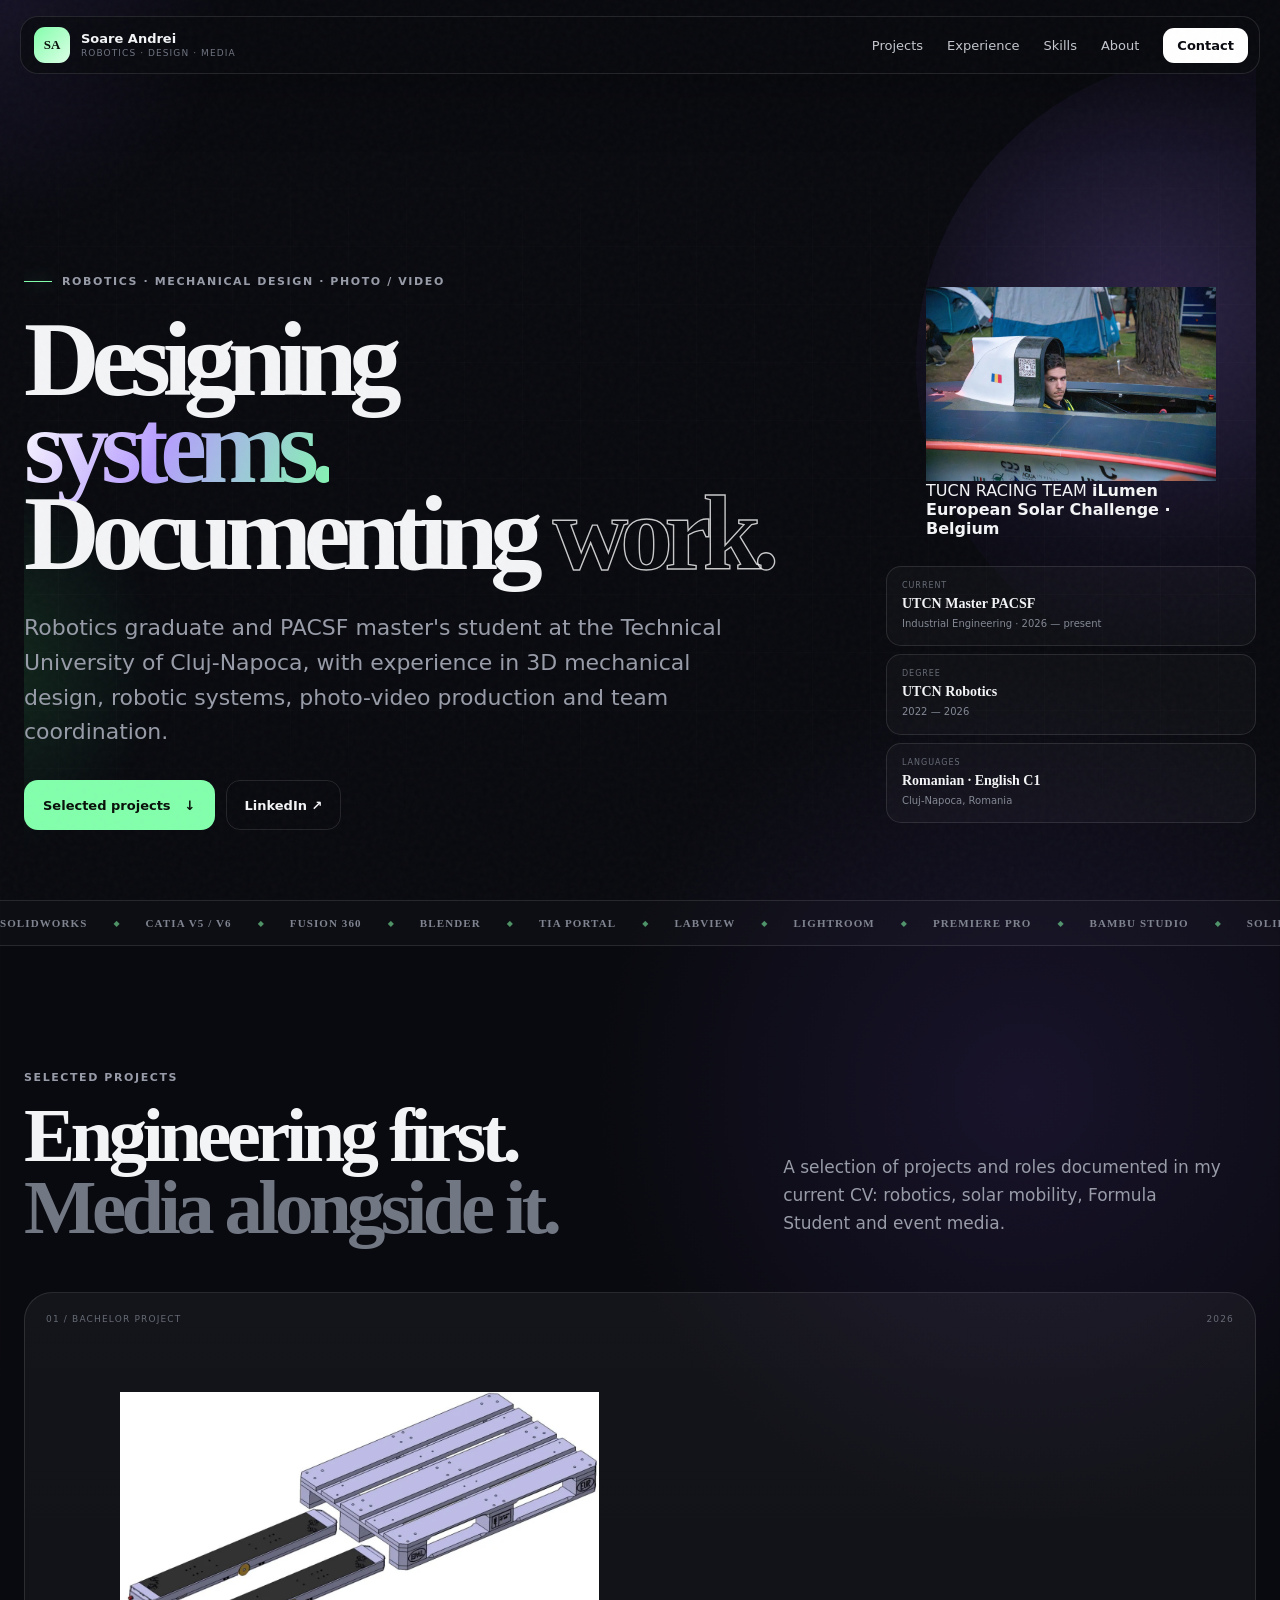
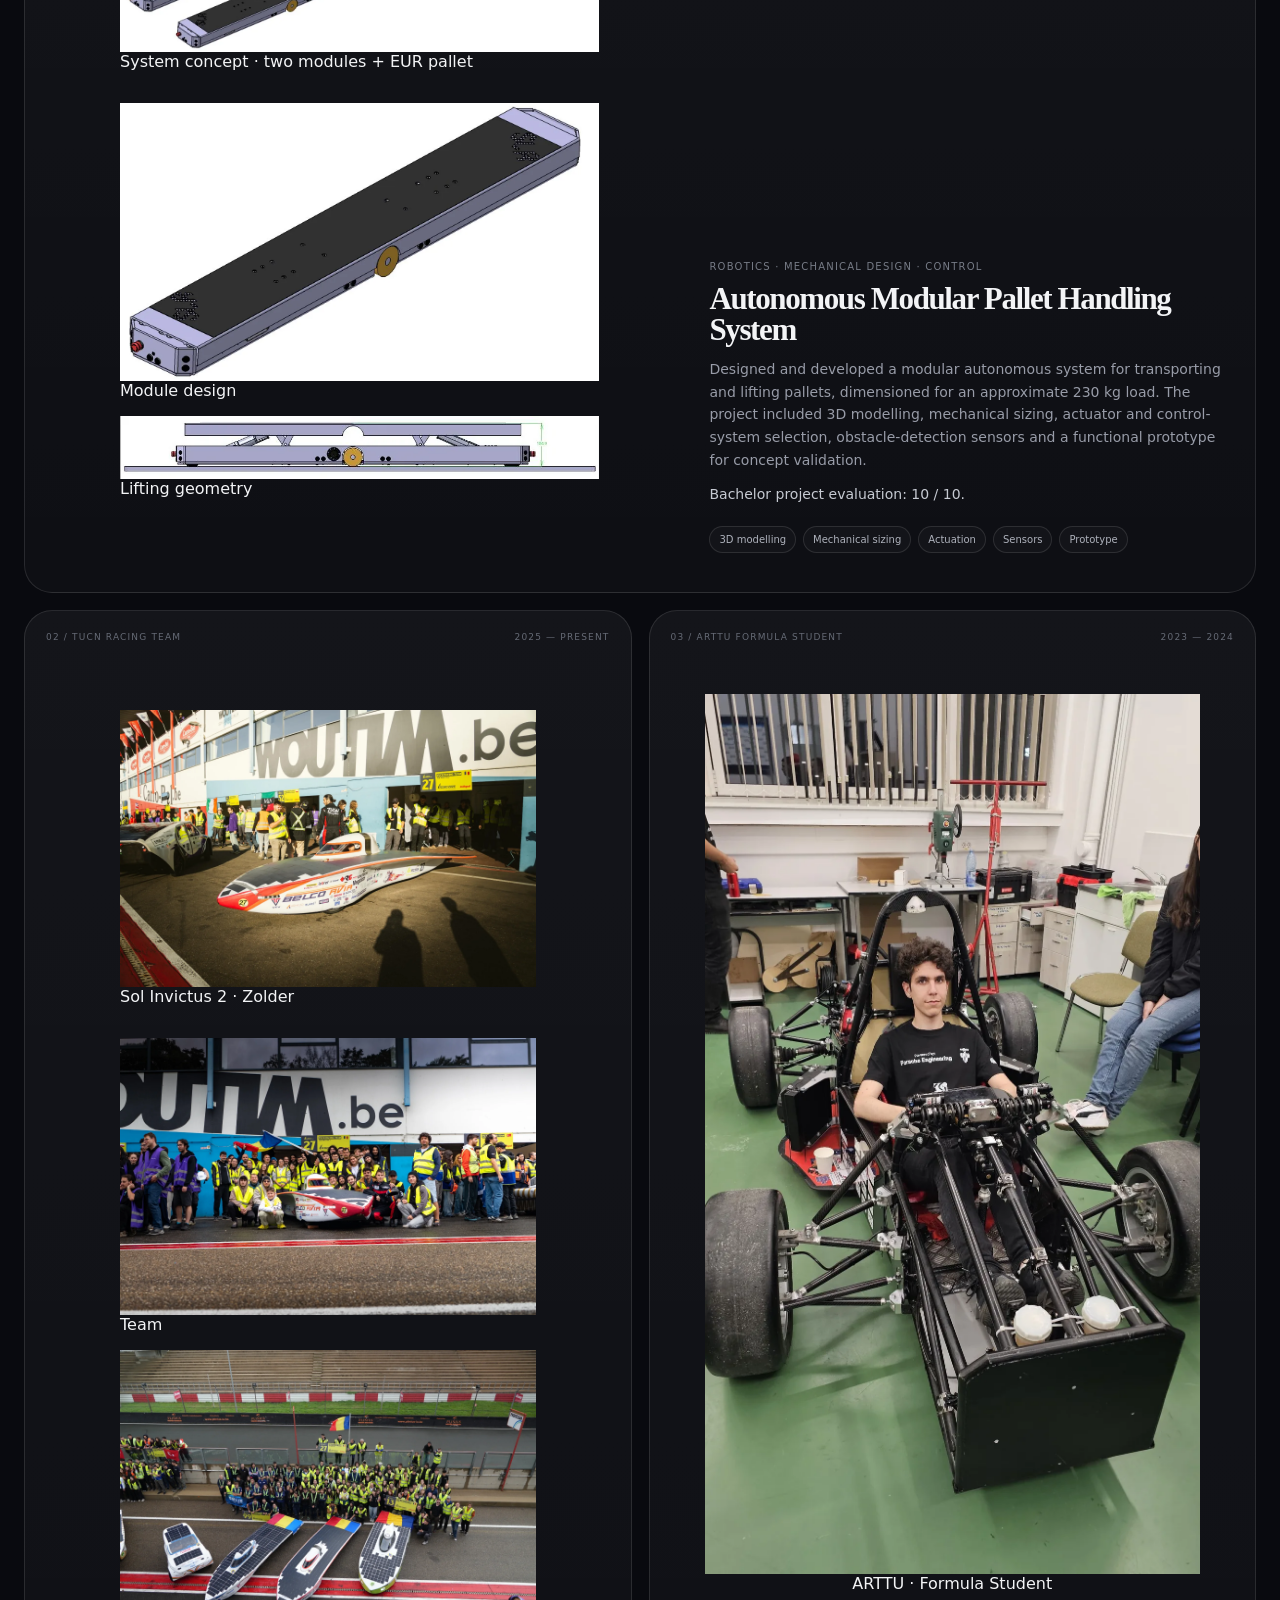
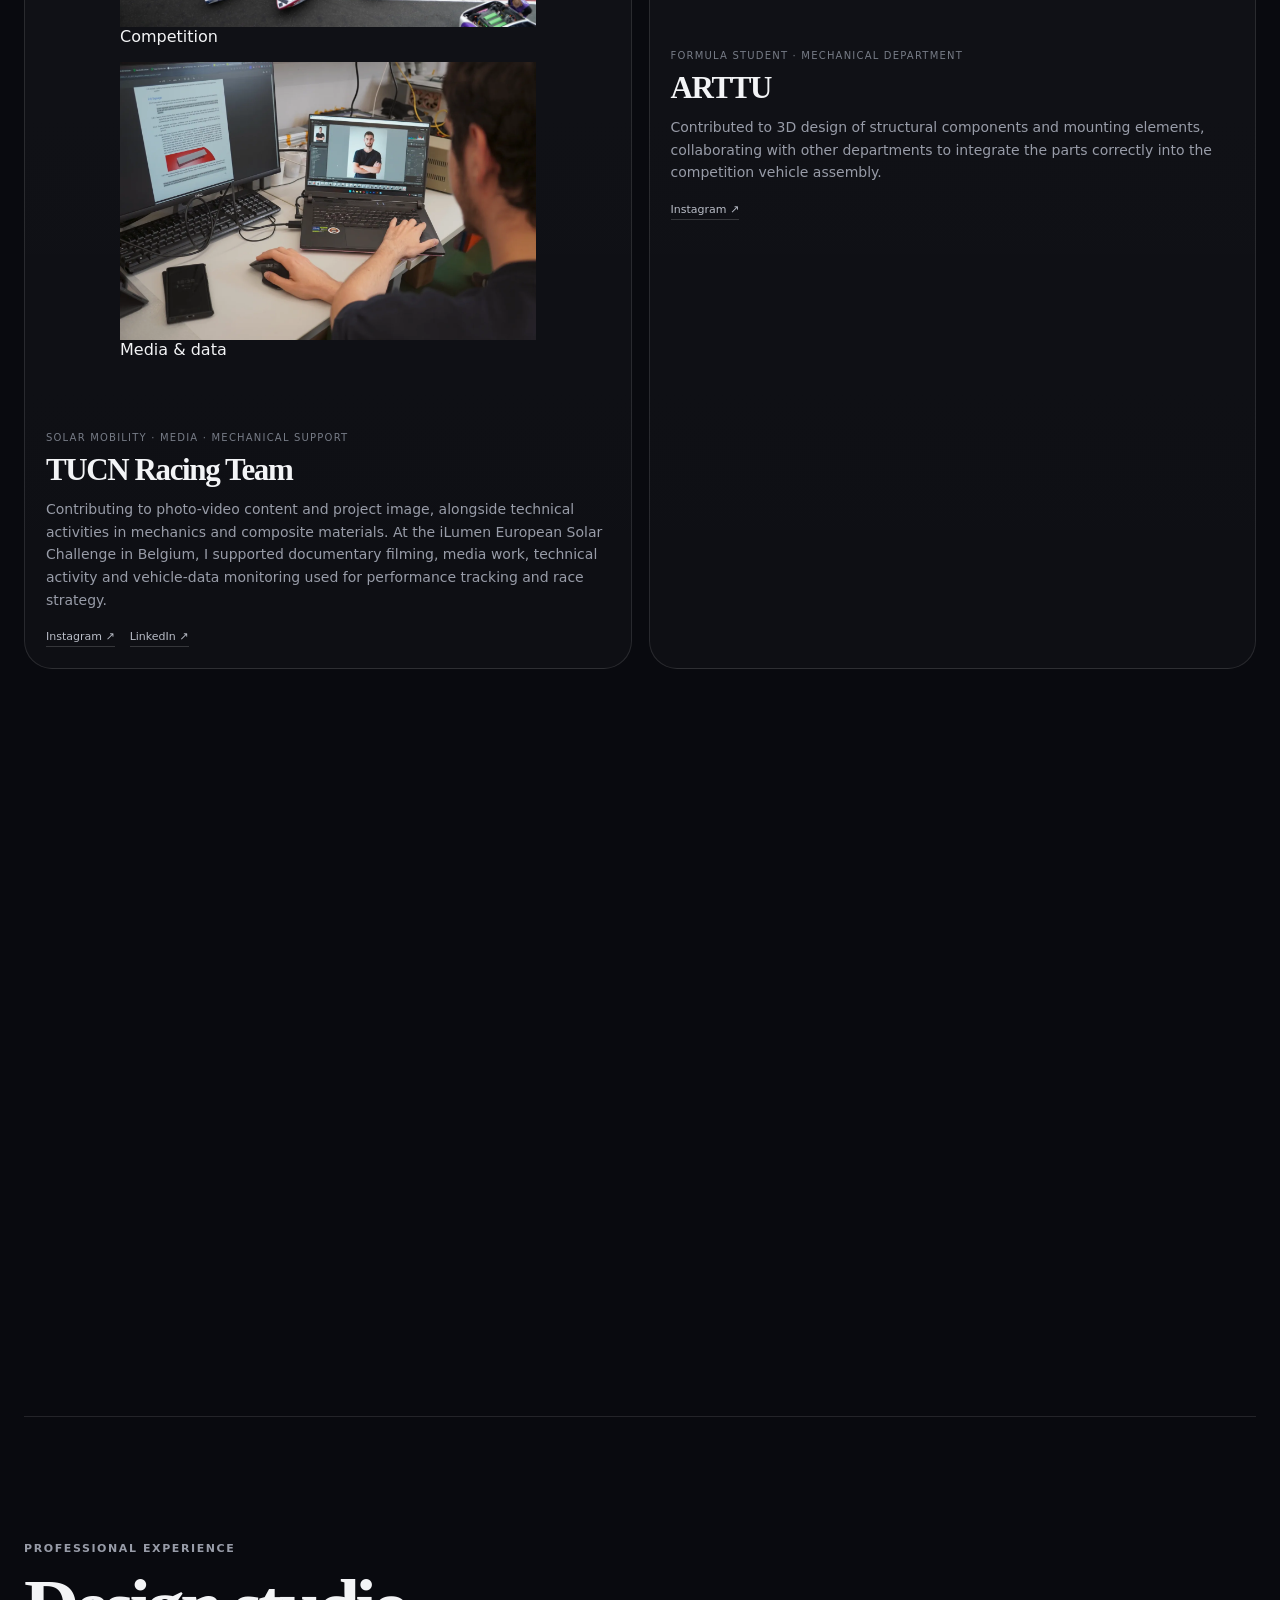
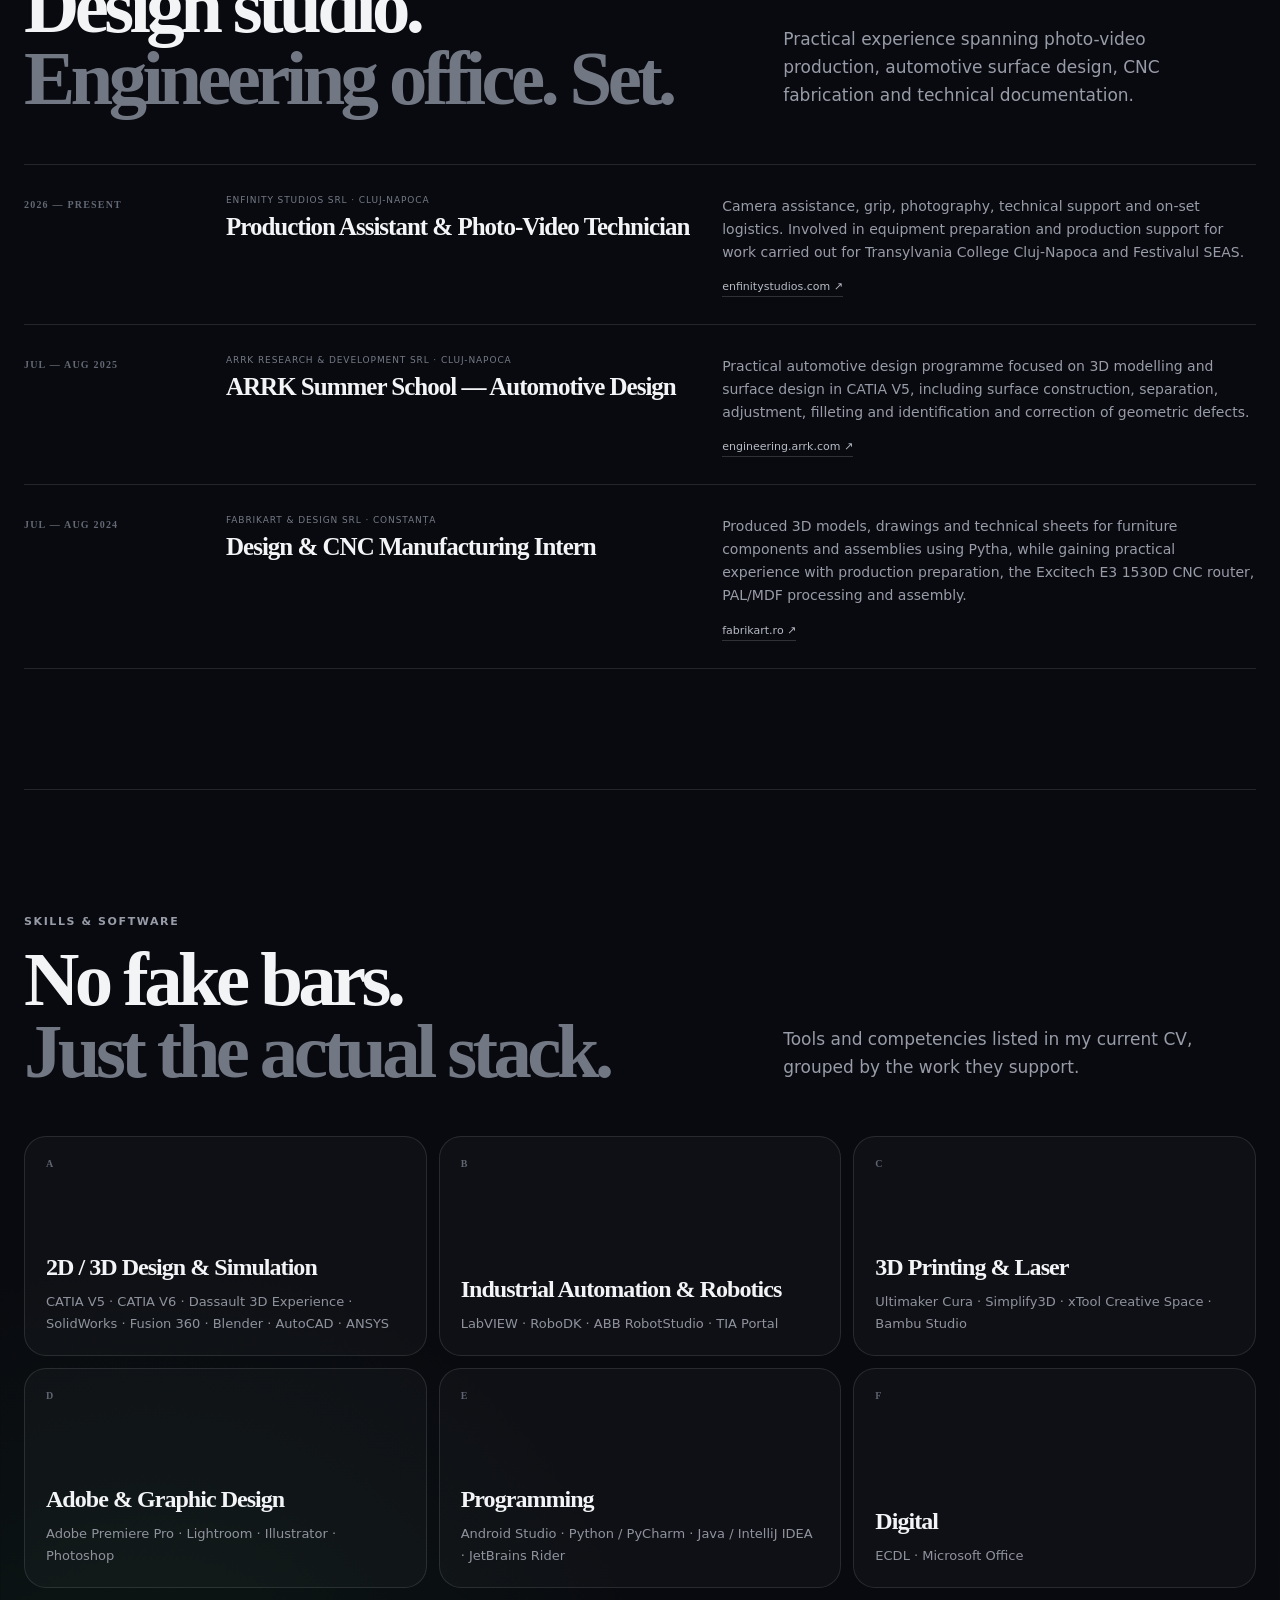
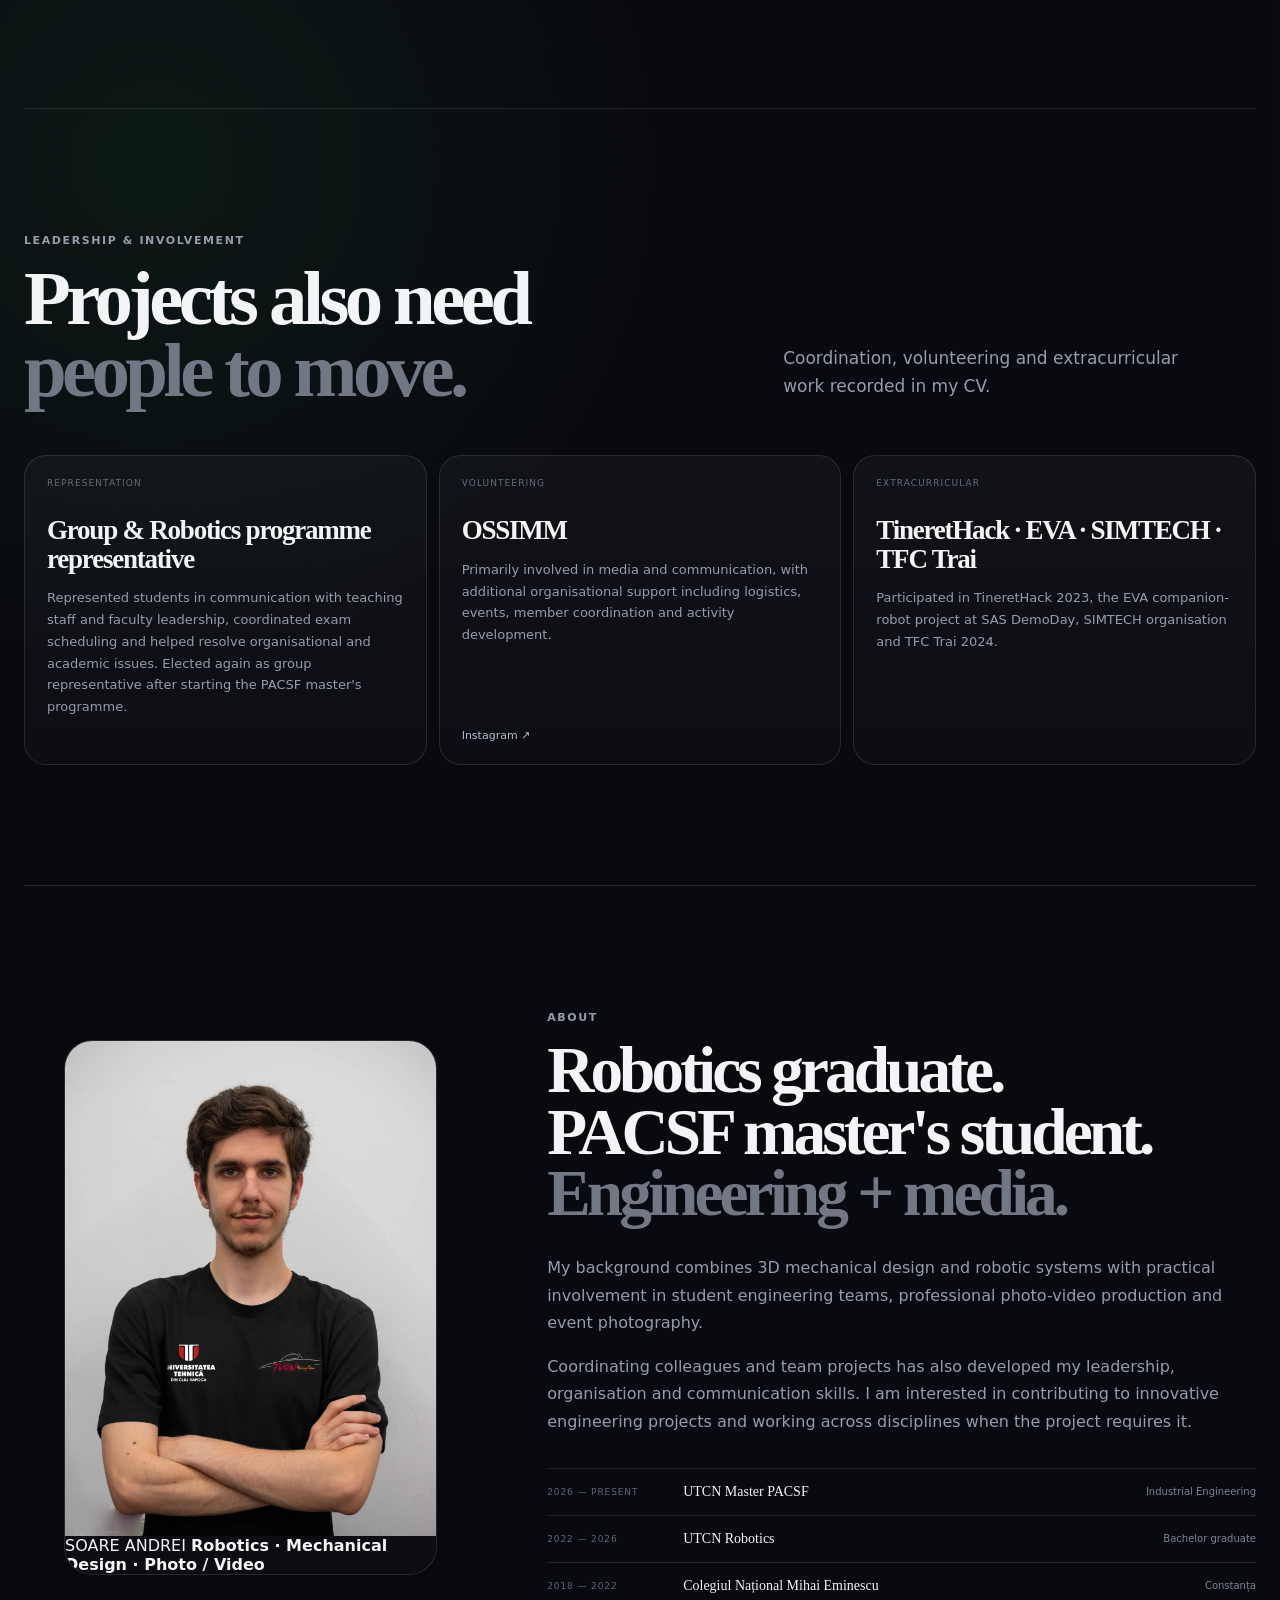
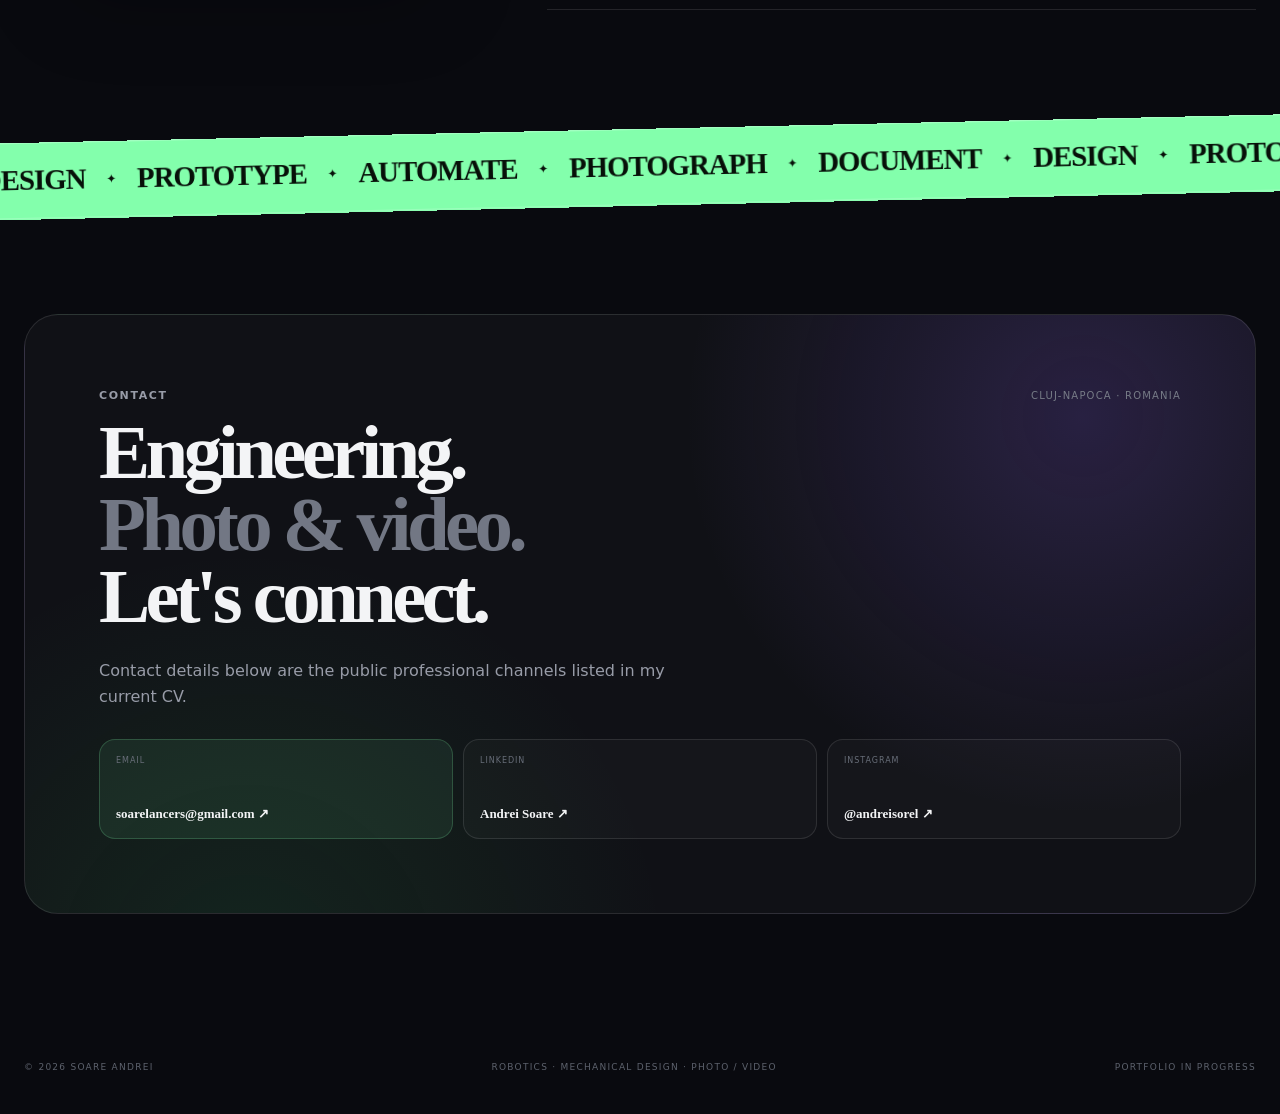
==== commit ab8eb51c: "Integrate portfolio photography into project pages" ====
--- a/index.html
+++ b/index.html
@@ -8,6 +8,7 @@
   <meta property="og:title" content="Soare Andrei — Robotics · Design · Media">
   <meta property="og:description" content="Robotics graduate and PACSF master's student at UTCN, with experience in mechanical design, robotic systems and photo-video production.">
   <meta property="og:type" content="website">
+  <meta property="og:image" content="https://sorel21.github.io/Sorel212/assets/hero-cockpit.webp">
   <title>Soare Andrei — Robotics · Design · Media</title>
   <link rel="icon" href="favicon.svg" type="image/svg+xml">
   <link rel="preconnect" href="https://fonts.googleapis.com">
@@ -67,14 +68,13 @@
       </div>
 
       <aside class="hero-side reveal">
-        <div class="photo-placeholder hero-photo-slot">
-          <div class="placeholder-grid" aria-hidden="true"></div>
-          <span class="slot-index">IMAGE / 01</span>
-          <div>
-            <strong>Hero image</strong>
-            <small>Placeholder — photography coming next</small>
-          </div>
-        </div>
+        <figure class="image-frame hero-image-frame">
+          <img src="assets/hero-cockpit.webp" alt="Soare Andrei in the cockpit of the TUCN Racing Team solar car" fetchpriority="high">
+          <figcaption>
+            <span>TUCN RACING TEAM</span>
+            <strong>iLumen European Solar Challenge · Belgium</strong>
+          </figcaption>
+        </figure>
         <div class="hero-facts">
           <div class="fact-card">
             <span>Current</span>
@@ -128,12 +128,20 @@
             <span>01 / BACHELOR PROJECT</span>
             <span>2026</span>
           </div>
-          <div class="photo-placeholder project-photo-slot" aria-label="Placeholder for bachelor project photography">
-            <div class="placeholder-grid" aria-hidden="true"></div>
-            <span class="slot-index">PHOTO SLOT / BACHELOR PROJECT</span>
-            <div class="slot-center">
-              <strong>Autonomous pallet system</strong>
-              <small>Prototype / CAD / build photography will replace this panel</small>
+          <div class="project-photo-slot project-gallery bachelor-gallery" aria-label="CAD views of the autonomous modular pallet handling system">
+            <figure class="gallery-main">
+              <img src="assets/bachelor-main.webp" alt="CAD assembly showing two autonomous modules positioned under a EUR pallet" loading="lazy">
+              <figcaption>System concept · two modules + EUR pallet</figcaption>
+            </figure>
+            <div class="gallery-pair">
+              <figure>
+                <img src="assets/bachelor-unit.webp" alt="CAD isometric view of one autonomous pallet transport module" loading="lazy">
+                <figcaption>Module design</figcaption>
+              </figure>
+              <figure>
+                <img src="assets/bachelor-side.webp" alt="CAD side view of the lifting mechanism" loading="lazy">
+                <figcaption>Lifting geometry</figcaption>
+              </figure>
             </div>
           </div>
           <div class="project-copy">
@@ -157,12 +165,24 @@
             <span>02 / TUCN RACING TEAM</span>
             <span>2025 — PRESENT</span>
           </div>
-          <div class="photo-placeholder project-photo-slot compact-slot" aria-label="Placeholder for TUCN Racing Team photography">
-            <div class="placeholder-grid" aria-hidden="true"></div>
-            <span class="slot-index">PHOTO SLOT / SOLAR CAR</span>
-            <div class="slot-center">
-              <strong>TUCN Racing Team</strong>
-              <small>Zolder / technical work / media coverage</small>
+          <div class="project-photo-slot project-gallery tucn-gallery" aria-label="TUCN Racing Team at the iLumen European Solar Challenge">
+            <figure class="gallery-main">
+              <img src="assets/tucn-main.webp" alt="TUCN Racing Team solar car Sol Invictus 2 in the pit lane at Zolder" loading="lazy">
+              <figcaption>Sol Invictus 2 · Zolder</figcaption>
+            </figure>
+            <div class="gallery-trio">
+              <figure>
+                <img src="assets/tucn-team.webp" alt="TUCN Racing Team with Sol Invictus 2 at Zolder" loading="lazy">
+                <figcaption>Team</figcaption>
+              </figure>
+              <figure>
+                <img src="assets/tucn-drone.webp" alt="Solar cars and teams photographed from above at Zolder" loading="lazy">
+                <figcaption>Competition</figcaption>
+              </figure>
+              <figure>
+                <img src="assets/tucn-media.webp" alt="Soare Andrei working at a laptop during the solar car competition" loading="lazy">
+                <figcaption>Media & data</figcaption>
+              </figure>
             </div>
           </div>
           <div class="project-copy">
@@ -186,14 +206,10 @@
             <span>03 / ARTTU FORMULA STUDENT</span>
             <span>2023 — 2024</span>
           </div>
-          <div class="photo-placeholder project-photo-slot compact-slot" aria-label="Placeholder for Formula Student photography">
-            <div class="placeholder-grid" aria-hidden="true"></div>
-            <span class="slot-index">PHOTO SLOT / FORMULA STUDENT</span>
-            <div class="slot-center">
-              <strong>ARTTU</strong>
-              <small>Mechanical department / CAD components</small>
-            </div>
-          </div>
+          <figure class="project-photo-slot project-gallery single-project-image arttu-image">
+            <img src="assets/arttu.webp" alt="Soare Andrei seated in the ARTTU Formula Student car" loading="lazy">
+            <figcaption>ARTTU · Formula Student</figcaption>
+          </figure>
           <div class="project-copy">
             <span class="project-tag">Formula Student · Mechanical department</span>
             <h3>ARTTU</h3>
@@ -389,14 +405,13 @@
 
     <section class="section about-section" id="about">
       <div class="portrait-wrap reveal">
-        <div class="portrait-frame portrait-placeholder">
-          <div class="placeholder-grid" aria-hidden="true"></div>
-          <span class="slot-index">PHOTO SLOT / PORTRAIT</span>
-          <div class="portrait-placeholder-copy">
-            <strong>Portrait</strong>
-            <small>The portrait you already sent can go here; final placement after tomorrow's photo set.</small>
-          </div>
-        </div>
+        <figure class="portrait-frame">
+          <img src="assets/portrait.webp" alt="Portrait of Soare Andrei wearing a TUCN Racing Team shirt" loading="lazy">
+          <figcaption>
+            <span>SOARE ANDREI</span>
+            <strong>Robotics · Mechanical Design · Photo / Video</strong>
+          </figcaption>
+        </figure>
       </div>
 
       <div class="about-copy reveal">
--- a/styles.css
+++ b/styles.css
@@ -28,6 +28,7 @@
 }
 a{color:inherit;text-decoration:none}
 button{font:inherit}
+img{display:block;max-width:100%}
 ::selection{background:var(--green);color:#081009}
 
 .page-noise{
@@ -37,7 +38,7 @@
 .pointer-glow{
   position:fixed;width:500px;height:500px;border-radius:50%;z-index:0;pointer-events:none;
   transform:translate(-50%,-50%);
-  background:radial-gradient(circle,rgba(145,102,255,.10),transparent 67%);
+  background:radial-gradient(circle,rgba(145,102,255,.10),transparent 67%)
 }
 .scroll-progress{
   position:fixed;left:0;right:0;top:0;height:2px;z-index:120;background:transparent
@@ -64,7 +65,7 @@
 .brand-copy{display:grid;line-height:1.02}
 .brand-copy strong{font-size:13px}
 .brand-copy small{margin-top:4px;color:#6f7480;font-size:9px;text-transform:uppercase;letter-spacing:.12em}
-.nav{display:flex;align-items:center;gap:27px;color:#c4c7cf;font-size:13px}
+.nav{display:flex;align-items:center;gap:24px;color:#c4c7cf;font-size:13px}
 .nav a{transition:.2s ease}
 .nav a:hover{color:#fff}
 .nav-accent{
@@ -77,8 +78,8 @@
 .hero{
   position:relative;min-height:100vh;overflow:hidden;
   width:min(calc(100% - 48px),var(--max));margin:0 auto;
-  padding:150px 0 70px;display:grid;grid-template-columns:minmax(0,1fr) 270px;
-  gap:80px;align-items:end
+  padding:150px 0 70px;display:grid;grid-template-columns:minmax(0,1fr) 370px;
+  gap:58px;align-items:end
 }
 .hero-grid{
   position:absolute;inset:72px -20vw -1px -20vw;z-index:-4;opacity:.42;
@@ -97,14 +98,14 @@
   width:420px;height:420px;left:-270px;bottom:3%;
   background:radial-gradient(circle,rgba(74,255,132,.14),transparent 68%)
 }
-.hero-main{max-width:930px}
+.hero-main{max-width:860px}
 .eyebrow,.kicker{
   text-transform:uppercase;letter-spacing:.145em;font-size:11px;font-weight:700;color:var(--muted)
 }
 .eyebrow{display:flex;align-items:center;gap:10px;margin-bottom:28px}
 .eyebrow span{width:28px;height:1px;background:var(--green);box-shadow:0 0 16px rgba(131,255,172,.6)}
 .hero h1{
-  margin:0;font:600 clamp(68px,8.7vw,134px)/.82 "Space Grotesk";
+  margin:0;font:600 clamp(66px,8.2vw,128px)/.83 "Space Grotesk";
   letter-spacing:-.078em
 }
 .gradient{
@@ -113,7 +114,7 @@
 }
 .outline{color:transparent;-webkit-text-stroke:1.4px rgba(255,255,255,.78)}
 .hero-lead{
-  max-width:690px;margin:34px 0 30px;color:var(--muted);
+  max-width:720px;margin:34px 0 30px;color:var(--muted);
   font-size:clamp(18px,2vw,22px);line-height:1.58
 }
 .hero-actions{display:flex;flex-wrap:wrap;gap:11px}
@@ -127,27 +128,50 @@
 .btn-ghost:hover{transform:translateY(-2px);background:rgba(255,255,255,.06)}
 
 .hero-side{display:grid;gap:12px;padding-bottom:7px}
-.side-card{
-  padding:17px 16px;border:1px solid var(--line);border-radius:17px;
-  background:rgba(255,255,255,.032);backdrop-filter:blur(8px)
-}
-.side-label{
-  display:block;margin-bottom:7px;color:#6f7480;text-transform:uppercase;
-  letter-spacing:.12em;font-size:9px
-}
-.side-card strong{font:600 16px "Space Grotesk"}
-.side-card p{margin:7px 0 0;color:#858995;font-size:12px;line-height:1.5}
-.side-card.compact{display:flex;align-items:center;gap:10px;color:#b8bbc4;font-size:12px}
-.live-dot{
-  width:8px;height:8px;border-radius:50%;background:var(--green);
-  box-shadow:0 0 0 5px rgba(131,255,172,.07),0 0 18px rgba(131,255,172,.45)
-}
+.hero-facts{display:grid;grid-template-columns:1fr;gap:8px}
+.fact-card{
+  padding:14px 15px;border:1px solid var(--line);border-radius:15px;
+  background:rgba(255,255,255,.028)
+}
+.fact-card span{
+  display:block;color:#666b76;text-transform:uppercase;letter-spacing:.12em;font-size:8px;margin-bottom:6px
+}
+.fact-card strong{display:block;font:600 14px "Space Grotesk"}
+.fact-card small{display:block;color:#838894;font-size:10px;line-height:1.45;margin-top:5px}
 .hero-scroll{
   position:absolute;right:0;bottom:70px;display:flex;align-items:center;gap:12px;
   color:#555a66;font-size:8px;letter-spacing:.2em;transform:rotate(90deg);transform-origin:right bottom
 }
 .hero-scroll i{display:block;width:55px;height:1px;background:linear-gradient(90deg,#555a66,transparent)}
 
+.photo-placeholder{
+  position:relative;overflow:hidden;border:1px solid rgba(255,255,255,.10);
+  border-radius:22px;background:
+    radial-gradient(circle at 78% 24%,rgba(154,116,255,.18),transparent 28%),
+    radial-gradient(circle at 20% 75%,rgba(131,255,172,.08),transparent 30%),
+    #0c0e14
+}
+.placeholder-grid{
+  position:absolute;inset:0;opacity:.55;
+  background-image:
+    linear-gradient(rgba(255,255,255,.035) 1px,transparent 1px),
+    linear-gradient(90deg,rgba(255,255,255,.035) 1px,transparent 1px);
+  background-size:32px 32px
+}
+.photo-placeholder:before,.photo-placeholder:after{
+  content:"";position:absolute;width:32px;height:32px;z-index:1;opacity:.55
+}
+.photo-placeholder:before{left:14px;top:14px;border-left:1px solid var(--green);border-top:1px solid var(--green)}
+.photo-placeholder:after{right:14px;bottom:14px;border-right:1px solid var(--purple);border-bottom:1px solid var(--purple)}
+.slot-index{
+  position:absolute;left:18px;top:18px;z-index:2;color:#676d78;
+  font:600 8px monospace;letter-spacing:.13em
+}
+.hero-photo-slot{min-height:300px;display:flex;align-items:flex-end;padding:22px}
+.hero-photo-slot>div:last-child{position:relative;z-index:2;display:grid;gap:4px}
+.hero-photo-slot strong{font:600 22px "Space Grotesk";letter-spacing:-.04em}
+.hero-photo-slot small{color:#777c87;font-size:10px}
+
 .ticker{
   overflow:hidden;border-top:1px solid var(--line);border-bottom:1px solid var(--line);
   background:rgba(255,255,255,.018)
@@ -162,14 +186,14 @@
 
 .section{width:min(calc(100% - 48px),var(--max));margin:0 auto;padding:120px 0}
 .section-head{
-  display:grid;grid-template-columns:1.25fr .75fr;gap:50px;align-items:end;margin-bottom:48px
+  display:grid;grid-template-columns:1.2fr .8fr;gap:50px;align-items:end;margin-bottom:48px
 }
 .section-head h2,.about-copy h2,.contact-card h2{
   margin:15px 0 0;font:600 clamp(46px,6vw,82px)/.94 "Space Grotesk";letter-spacing:-.06em
 }
 .section-head h2 span,.about-copy h2 span,.contact-card h2 span{color:#727784}
 .section-head p{
-  margin:0 0 7px;color:var(--muted);font-size:17px;line-height:1.65;max-width:430px
+  margin:0 0 7px;color:var(--muted);font-size:17px;line-height:1.65;max-width:440px
 }
 
 .project-grid{display:grid;grid-template-columns:1fr 1fr;gap:17px}
@@ -179,146 +203,118 @@
   display:flex;flex-direction:column;position:relative;overflow:hidden;
   transition:transform .3s ease,border-color .3s ease,background .3s ease
 }
-.project-feature{grid-column:span 2;display:grid;grid-template-columns:1.1fr .9fr;grid-template-rows:auto 1fr;gap:0 26px;min-height:610px}
+.project-feature{
+  grid-column:span 2;display:grid;grid-template-columns:1.08fr .92fr;
+  grid-template-rows:auto 1fr;gap:0 26px;min-height:610px
+}
 .project-feature .project-meta{grid-column:1/-1}
-.project-feature .project-visual{grid-column:1;grid-row:2;margin-right:0}
+.project-feature .project-photo-slot{grid-column:1;grid-row:2}
 .project-feature .project-copy{grid-column:2;grid-row:2;align-self:end;padding:0 10px 18px}
 .project:hover{border-color:var(--line2);background:linear-gradient(180deg,rgba(255,255,255,.065),rgba(255,255,255,.028))}
 .project-meta{
   display:flex;justify-content:space-between;gap:20px;color:#666b76;
   font-size:9px;letter-spacing:.13em
 }
-.project-visual{
-  position:relative;overflow:hidden;min-height:310px;flex:1;margin:18px 0 23px;
-  border:1px solid rgba(255,255,255,.065);border-radius:20px;background:#0c0e14
-}
+.project-photo-slot{
+  min-height:430px;margin:18px 0 23px;display:grid;place-items:center;padding:34px
+}
+.compact-slot{min-height:300px}
+.slot-center{position:relative;z-index:2;max-width:420px;text-align:center}
+.slot-center strong{display:block;font:600 28px "Space Grotesk";letter-spacing:-.04em}
+.slot-center small{display:block;color:#747a86;font-size:11px;line-height:1.5;margin-top:8px}
 .project-copy{position:relative;z-index:2}
 .project-tag{display:block;color:#777c87;font-size:10px;text-transform:uppercase;letter-spacing:.12em;margin-bottom:11px}
 .project-copy h3{margin:0 0 12px;font:600 31px/1.02 "Space Grotesk";letter-spacing:-.045em}
-.project-copy p{margin:0;color:var(--muted);line-height:1.62;font-size:14px;max-width:620px}
+.project-copy p{margin:0;color:var(--muted);line-height:1.62;font-size:14px;max-width:640px}
+.project-copy p+p{margin-top:12px}
+.project-note{color:#c6cad2!important}
 .project-chips{display:flex;flex-wrap:wrap;gap:7px;margin-top:20px}
 .project-chips span{
   padding:7px 9px;border:1px solid var(--line);border-radius:999px;color:#aeb2bc;
   font-size:10px;background:rgba(255,255,255,.025)
 }
-
-/* engineering visual */
-.visual-pallet{
-  min-height:470px;
+.project-links{display:flex;flex-wrap:wrap;gap:15px;margin-top:19px}
+.project-links a{
+  font-size:11px;color:#b9bdc7;border-bottom:1px solid rgba(255,255,255,.16);padding-bottom:3px
+}
+.project-links a:hover{color:#fff;border-color:var(--green)}
+
+.experience-section{border-top:1px solid var(--line)}
+.timeline{border-top:1px solid var(--line)}
+.timeline-row{
+  display:grid;grid-template-columns:170px 1fr 1.15fr;gap:32px;
+  padding:30px 0;border-bottom:1px solid var(--line)
+}
+.timeline-date{
+  color:#626874;font:600 10px "Space Grotesk";letter-spacing:.12em;padding-top:4px
+}
+.timeline-role span{
+  display:block;color:#747a86;text-transform:uppercase;letter-spacing:.1em;font-size:9px;margin-bottom:8px
+}
+.timeline-role h3{margin:0;font:600 25px/1.08 "Space Grotesk";letter-spacing:-.04em}
+.timeline-copy p{margin:0 0 11px;color:var(--muted);font-size:14px;line-height:1.65}
+.timeline-copy a{font-size:11px;color:#b8bcc5;border-bottom:1px solid rgba(255,255,255,.16);padding-bottom:3px}
+.timeline-copy a:hover{color:#fff;border-color:var(--green)}
+
+.skills-section{border-top:1px solid var(--line)}
+.skills-grid{display:grid;grid-template-columns:repeat(3,1fr);gap:12px}
+.skill-card{
+  min-height:220px;padding:21px;border:1px solid var(--line);border-radius:22px;
+  background:rgba(255,255,255,.027);display:flex;flex-direction:column
+}
+.skill-index{color:#5f6470;font:600 10px "Space Grotesk";margin-bottom:auto}
+.skill-card h3{font:600 24px/1.08 "Space Grotesk";letter-spacing:-.04em;margin:32px 0 10px}
+.skill-card p{margin:0;color:#8f939e;font-size:13px;line-height:1.65}
+
+.involvement-section{border-top:1px solid var(--line)}
+.involvement-grid{display:grid;grid-template-columns:repeat(3,1fr);gap:12px}
+.involvement-card{
+  min-height:310px;padding:22px;border:1px solid var(--line);border-radius:22px;
+  background:linear-gradient(180deg,rgba(255,255,255,.035),rgba(255,255,255,.018));
+  display:flex;flex-direction:column
+}
+.involvement-card>span{
+  color:#666c77;text-transform:uppercase;letter-spacing:.12em;font-size:9px
+}
+.involvement-card h3{
+  margin:28px 0 14px;font:600 27px/1.05 "Space Grotesk";letter-spacing:-.045em
+}
+.involvement-card p{
+  margin:0;color:var(--muted);font-size:13px;line-height:1.68
+}
+.involvement-card a{
+  margin-top:auto;padding-top:22px;font-size:11px;color:#b9bdc7
+}
+
+.about-section{
+  display:grid;grid-template-columns:.78fr 1.22fr;gap:70px;border-top:1px solid var(--line);
+  align-items:center
+}
+.portrait-wrap{position:relative}
+.portrait-frame{
+  position:relative;border:1px solid var(--line);border-radius:28px;overflow:hidden;
+  background:#0c0d12;box-shadow:0 28px 80px rgba(0,0,0,.25)
+}
+.portrait-placeholder{
+  aspect-ratio:3/4;display:grid;place-items:center;padding:34px;
   background:
-    linear-gradient(rgba(151,109,255,.055) 1px,transparent 1px),
-    linear-gradient(90deg,rgba(151,109,255,.055) 1px,transparent 1px),
-    radial-gradient(circle at 47% 52%,rgba(131,90,229,.19),transparent 46%),#0b0d13;
-  background-size:30px 30px,30px 30px,auto,auto
-}
-.rail{position:absolute;left:13%;right:13%;height:2px;background:linear-gradient(90deg,transparent,rgba(255,255,255,.25),transparent)}
-.r1{top:33%;transform:rotate(-7deg)}.r2{bottom:27%;transform:rotate(-7deg)}
-.platform{
-  position:absolute;left:27%;top:27%;width:46%;height:40%;border:1px solid rgba(192,169,255,.65);
-  transform:skewY(-7deg);background:linear-gradient(135deg,rgba(151,109,255,.09),rgba(64,255,130,.025));
-  box-shadow:inset 0 0 70px rgba(142,100,238,.08),0 25px 80px rgba(0,0,0,.35)
-}
-.platform:before,.platform:after{content:"";position:absolute;left:8%;right:8%;height:1px;background:rgba(255,255,255,.16)}
-.platform:before{top:35%}.platform:after{top:66%}
-.platform i{
-  position:absolute;width:22px;height:22px;border-radius:50%;border:1px solid rgba(131,255,172,.55);background:#0c0f13;
-  box-shadow:0 0 20px rgba(131,255,172,.12)
-}
-.platform i:nth-child(1){left:7%;top:10%}.platform i:nth-child(2){right:7%;top:10%}
-.platform i:nth-child(3){left:7%;bottom:10%}.platform i:nth-child(4){right:7%;bottom:10%}
-.scan-line{
-  position:absolute;left:18%;right:18%;height:1px;top:20%;
-  background:linear-gradient(90deg,transparent,var(--green),transparent);
-  box-shadow:0 0 15px rgba(131,255,172,.35);animation:scan 4s ease-in-out infinite
-}
-@keyframes scan{50%{top:78%}}
-.coord{position:absolute;right:16px;bottom:15px;color:#585e6a;font:500 9px/1.6 monospace;letter-spacing:.08em}
-
-/* robot visual */
-.visual-robot{
-  background:
-    radial-gradient(circle at 48% 50%,rgba(116,82,206,.18),transparent 42%),
-    linear-gradient(rgba(255,255,255,.035) 1px,transparent 1px),
-    linear-gradient(90deg,rgba(255,255,255,.035) 1px,transparent 1px),#0b0d12;
-  background-size:auto,36px 36px,36px 36px,auto
-}
-.robot-base{position:absolute;left:27%;bottom:13%;width:115px;height:35px;border:1px solid rgba(255,255,255,.22);border-radius:50%;background:#11141b}
-.arm{position:absolute;height:26px;border-radius:999px;border:1px solid rgba(180,157,255,.52);background:linear-gradient(180deg,#171824,#0f1118);transform-origin:13px 13px}
-.arm-a{width:150px;left:34%;bottom:28%;transform:rotate(-57deg)}
-.arm-b{width:130px;left:49%;top:29%;transform:rotate(28deg)}
-.joint{position:absolute;width:39px;height:39px;border-radius:50%;background:#11141c;border:1px solid rgba(131,255,172,.45);box-shadow:0 0 25px rgba(131,255,172,.08)}
-.joint-a{left:33%;bottom:26%}.joint-b{left:55%;top:35%}
-.tool{position:absolute;left:74%;top:43%;width:24px;height:50px;border:1px solid rgba(255,255,255,.3);border-radius:4px}
-.cell-grid{position:absolute;inset:auto 7% 9% 7%;height:1px;background:linear-gradient(90deg,transparent,rgba(255,255,255,.25),transparent)}
-
-/* line visual */
-.visual-line{
-  background:
-    linear-gradient(rgba(255,255,255,.03) 1px,transparent 1px),
-    linear-gradient(90deg,rgba(255,255,255,.03) 1px,transparent 1px),#0a0c11;
-  background-size:28px 28px
-}
-.belt{position:absolute;left:8%;right:8%;top:51%;height:9px;border-top:1px solid rgba(255,255,255,.2);border-bottom:1px solid rgba(255,255,255,.12)}
-.station{
-  position:absolute;width:52px;height:64px;border-radius:9px;border:1px solid rgba(167,145,255,.42);
-  background:#11131b;display:grid;place-items:center;color:#666c78;font:600 10px "Space Grotesk"
-}
-.s1{left:10%;top:30%}.s2{left:28%;top:45%}.s3{left:46%;top:25%}.s4{left:64%;top:43%}.s5{right:9%;top:29%}
-.flow-arrow{position:absolute;color:rgba(131,255,172,.55);font-size:18px;top:57%}
-.a1{left:23%}.a2{left:49%}.a3{left:72%}
-
-/* media visual */
-.visual-media{
-  min-height:470px;
-  background:radial-gradient(circle at 50% 45%,rgba(133,92,223,.22),transparent 35%),
-             linear-gradient(145deg,#11131a,#08090d)
-}
-.aperture{
-  position:absolute;left:50%;top:47%;width:230px;height:230px;transform:translate(-50%,-50%);
-  border-radius:50%;border:1px solid rgba(255,255,255,.16);box-shadow:0 0 80px rgba(128,85,219,.13),inset 0 0 80px rgba(0,0,0,.7)
-}
-.aperture:before,.aperture:after{content:"";position:absolute;border-radius:50%;inset:28px;border:1px solid rgba(131,255,172,.2)}
-.aperture:after{inset:72px;background:radial-gradient(circle at 38% 34%,#283752,#171625 35%,#040507 72%);border-color:rgba(190,170,255,.22)}
-.aperture i{position:absolute;width:1px;height:82px;background:linear-gradient(transparent,rgba(255,255,255,.19),transparent);left:50%;top:50%;transform-origin:50% 0}
-.aperture i:nth-child(1){transform:rotate(0deg)}.aperture i:nth-child(2){transform:rotate(60deg)}
-.aperture i:nth-child(3){transform:rotate(120deg)}.aperture i:nth-child(4){transform:rotate(180deg)}
-.aperture i:nth-child(5){transform:rotate(240deg)}.aperture i:nth-child(6){transform:rotate(300deg)}
-.frame-corner{position:absolute;width:34px;height:34px;border-color:rgba(255,255,255,.42);border-style:solid}
-.tl{left:8%;top:10%;border-width:1px 0 0 1px}.tr{right:8%;top:10%;border-width:1px 1px 0 0}
-.bl{left:8%;bottom:10%;border-width:0 0 1px 1px}.br{right:8%;bottom:10%;border-width:0 1px 1px 0}
-.rec{position:absolute;left:8%;top:13%;font:600 9px monospace;color:#ff7777;letter-spacing:.1em}
-.tc{position:absolute;right:8%;bottom:13%;font:500 9px monospace;color:#777d88;letter-spacing:.1em}
-
-.stack-section{border-top:1px solid var(--line)}
-.stack-grid{display:grid;grid-template-columns:repeat(4,1fr);gap:12px}
-.stack-card{
-  min-height:240px;padding:20px;border:1px solid var(--line);border-radius:22px;background:rgba(255,255,255,.026);
-  display:flex;flex-direction:column
-}
-.stack-num{color:#5f6470;font:600 10px "Space Grotesk";margin-bottom:auto}
-.stack-card h3{font:600 26px "Space Grotesk";letter-spacing:-.04em;margin:20px 0 7px}
-.stack-card p{color:#8f939e;font-size:12px;line-height:1.55;min-height:38px}
-.stack-meter{height:2px;background:rgba(255,255,255,.08);margin-top:17px;overflow:hidden}
-.stack-meter i{display:block;width:0;height:100%;background:linear-gradient(90deg,var(--purple),var(--green));transition:width 1.2s cubic-bezier(.2,.7,.2,1)}
-.in-view .stack-meter i{width:var(--w)}
-
-.about-section{
-  display:grid;grid-template-columns:.72fr 1.28fr;gap:70px;border-top:1px solid var(--line)
-}
-.about-figure{position:relative;min-height:520px;display:grid;place-items:center}
-.big-number{
-  font:700 clamp(180px,25vw,360px)/.8 "Space Grotesk";letter-spacing:-.12em;
-  color:transparent;-webkit-text-stroke:1px rgba(255,255,255,.13)
-}
-.crosshair{position:absolute;color:#4f5560;font:400 18px monospace}
-.x1{left:8%;top:22%}.x2{right:7%;bottom:20%}
-.about-copy{align-self:center}
+    radial-gradient(circle at 74% 18%,rgba(154,116,255,.20),transparent 28%),
+    radial-gradient(circle at 26% 80%,rgba(131,255,172,.09),transparent 33%),
+    #0c0d12
+}
+.portrait-placeholder-copy{position:relative;z-index:2;text-align:center;max-width:260px}
+.portrait-placeholder-copy strong{display:block;font:600 30px "Space Grotesk";letter-spacing:-.04em}
+.portrait-placeholder-copy small{display:block;color:#858a95;font-size:11px;line-height:1.55;margin-top:9px}
 .about-copy h2{font-size:clamp(43px,5.1vw,69px);margin-bottom:30px}
-.about-copy p{color:var(--muted);font-size:16px;line-height:1.72;max-width:690px}
-.principles{margin-top:31px;border-top:1px solid var(--line)}
-.principles div{display:grid;grid-template-columns:48px 1fr;gap:10px;padding:15px 0;border-bottom:1px solid var(--line)}
-.principles span{color:#5d626d;font-size:10px}
-.principles strong{font:500 14px "Space Grotesk"}
+.about-copy p{color:var(--muted);font-size:16px;line-height:1.72;max-width:700px}
+.education-list{margin-top:32px;border-top:1px solid var(--line)}
+.education-list div{
+  display:grid;grid-template-columns:120px 1fr 150px;gap:16px;
+  align-items:center;padding:15px 0;border-bottom:1px solid var(--line)
+}
+.education-list span{color:#606671;font-size:9px;letter-spacing:.1em}
+.education-list strong{font:500 14px "Space Grotesk"}
+.education-list small{color:#7e838e;font-size:10px;text-align:right}
 
 .manifesto{
   overflow:hidden;background:var(--green);color:#071009;transform:rotate(-1.3deg) scale(1.03);
@@ -338,10 +334,19 @@
     rgba(255,255,255,.032)
 }
 .contact-top{display:flex;align-items:center;justify-content:space-between;gap:20px}
-.availability{display:flex;align-items:center;gap:8px;color:#8d929d;font-size:11px}
-.availability i{width:7px;height:7px;border-radius:50%;background:var(--green);box-shadow:0 0 16px rgba(131,255,172,.5)}
+.contact-location{color:#777c87;font-size:10px;text-transform:uppercase;letter-spacing:.12em}
 .contact-card h2{max-width:1000px;margin-bottom:25px}
 .contact-card p{max-width:620px;color:var(--muted);font-size:16px;line-height:1.65;margin-bottom:28px}
+.contact-links{display:grid;grid-template-columns:repeat(3,1fr);gap:10px;margin-top:28px}
+.contact-link{
+  min-height:100px;padding:16px;border:1px solid var(--line);border-radius:16px;
+  background:rgba(255,255,255,.025);display:flex;flex-direction:column;justify-content:space-between;
+  transition:.2s ease
+}
+.contact-link:hover{transform:translateY(-2px);border-color:var(--line2);background:rgba(255,255,255,.045)}
+.contact-link span{color:#686e79;text-transform:uppercase;letter-spacing:.12em;font-size:8px}
+.contact-link strong{font:600 13px "Space Grotesk";overflow-wrap:anywhere}
+.primary-contact{background:rgba(131,255,172,.08);border-color:rgba(131,255,172,.20)}
 
 footer{
   width:min(calc(100% - 48px),var(--max));margin:0 auto;padding:28px 0 42px;
@@ -358,19 +363,22 @@
 .reveal{opacity:0;transform:translateY(22px);transition:opacity .7s cubic-bezier(.2,.7,.2,1),transform .7s cubic-bezier(.2,.7,.2,1)}
 .reveal.in-view{opacity:1;transform:none}
 
-@media(max-width:960px){
+@media(max-width:1040px){
   .hero{grid-template-columns:1fr;gap:50px;padding-top:140px}
-  .hero-side{grid-template-columns:repeat(3,1fr)}
+  .hero-side{grid-template-columns:1fr 1fr}
+  .hero-facts{grid-template-columns:1fr}
   .section-head{grid-template-columns:1fr}
   .project-feature{grid-column:auto;display:flex;min-height:620px}
-  .project-feature .project-visual{min-height:330px;margin:18px 0 23px}
+  .project-feature .project-photo-slot{min-height:330px;margin:18px 0 23px}
   .project-feature .project-copy{padding:0}
   .project-grid{grid-template-columns:1fr 1fr}
-  .stack-grid{grid-template-columns:1fr 1fr}
-  .about-section{grid-template-columns:1fr}
-  .about-figure{min-height:260px}
-}
-@media(max-width:700px){
+  .skills-grid{grid-template-columns:1fr 1fr}
+  .involvement-grid{grid-template-columns:1fr 1fr}
+  .about-section{grid-template-columns:.9fr 1.1fr;gap:42px}
+  .timeline-row{grid-template-columns:130px 1fr}
+  .timeline-copy{grid-column:2}
+}
+@media(max-width:760px){
   .topbar{top:9px;width:calc(100% - 18px)}
   .brand-copy{display:none}
   .nav-toggle{display:block}
@@ -382,19 +390,25 @@
   .nav a{padding:10px}.nav-accent{text-align:center}
   .hero,.section,footer{width:calc(100% - 28px)}
   .hero{min-height:auto;padding:125px 0 55px}
-  .hero h1{font-size:clamp(57px,17vw,84px)}
+  .hero h1{font-size:clamp(54px,16vw,82px)}
   .hero-side{grid-template-columns:1fr}
+  .hero-photo-slot{min-height:240px}
   .hero-scroll{display:none}
   .section{padding:88px 0}
   .section-head{margin-bottom:30px}
   .project-grid{grid-template-columns:1fr}
-  .project{min-height:560px;padding:15px}
-  .visual-pallet,.visual-media{min-height:320px}
-  .stack-grid{grid-template-columns:1fr}
-  .stack-card{min-height:190px}
-  .about-figure{min-height:210px}
-  .big-number{font-size:150px}
+  .project{min-height:540px;padding:15px}
+  .project-photo-slot{min-height:300px}
+  .compact-slot{min-height:260px}
+  .skills-grid,.involvement-grid{grid-template-columns:1fr}
+  .timeline-row{grid-template-columns:1fr;gap:12px;padding:24px 0}
+  .timeline-copy{grid-column:auto}
+  .about-section{grid-template-columns:1fr}
+  .portrait-frame{max-width:520px}
+  .education-list div{grid-template-columns:1fr;gap:5px}
+  .education-list small{text-align:left}
   .contact-top{align-items:flex-start;flex-direction:column}
+  .contact-links{grid-template-columns:1fr}
   footer{flex-direction:column}
   .pointer-glow{display:none}
 }
@@ -402,5 +416,5 @@
   html{scroll-behavior:auto}
   *,*:before,*:after{animation:none!important;transition:none!important}
   .reveal{opacity:1;transform:none}
-  .stack-meter i{width:var(--w)}
-}+}
+/* photo slots ready */
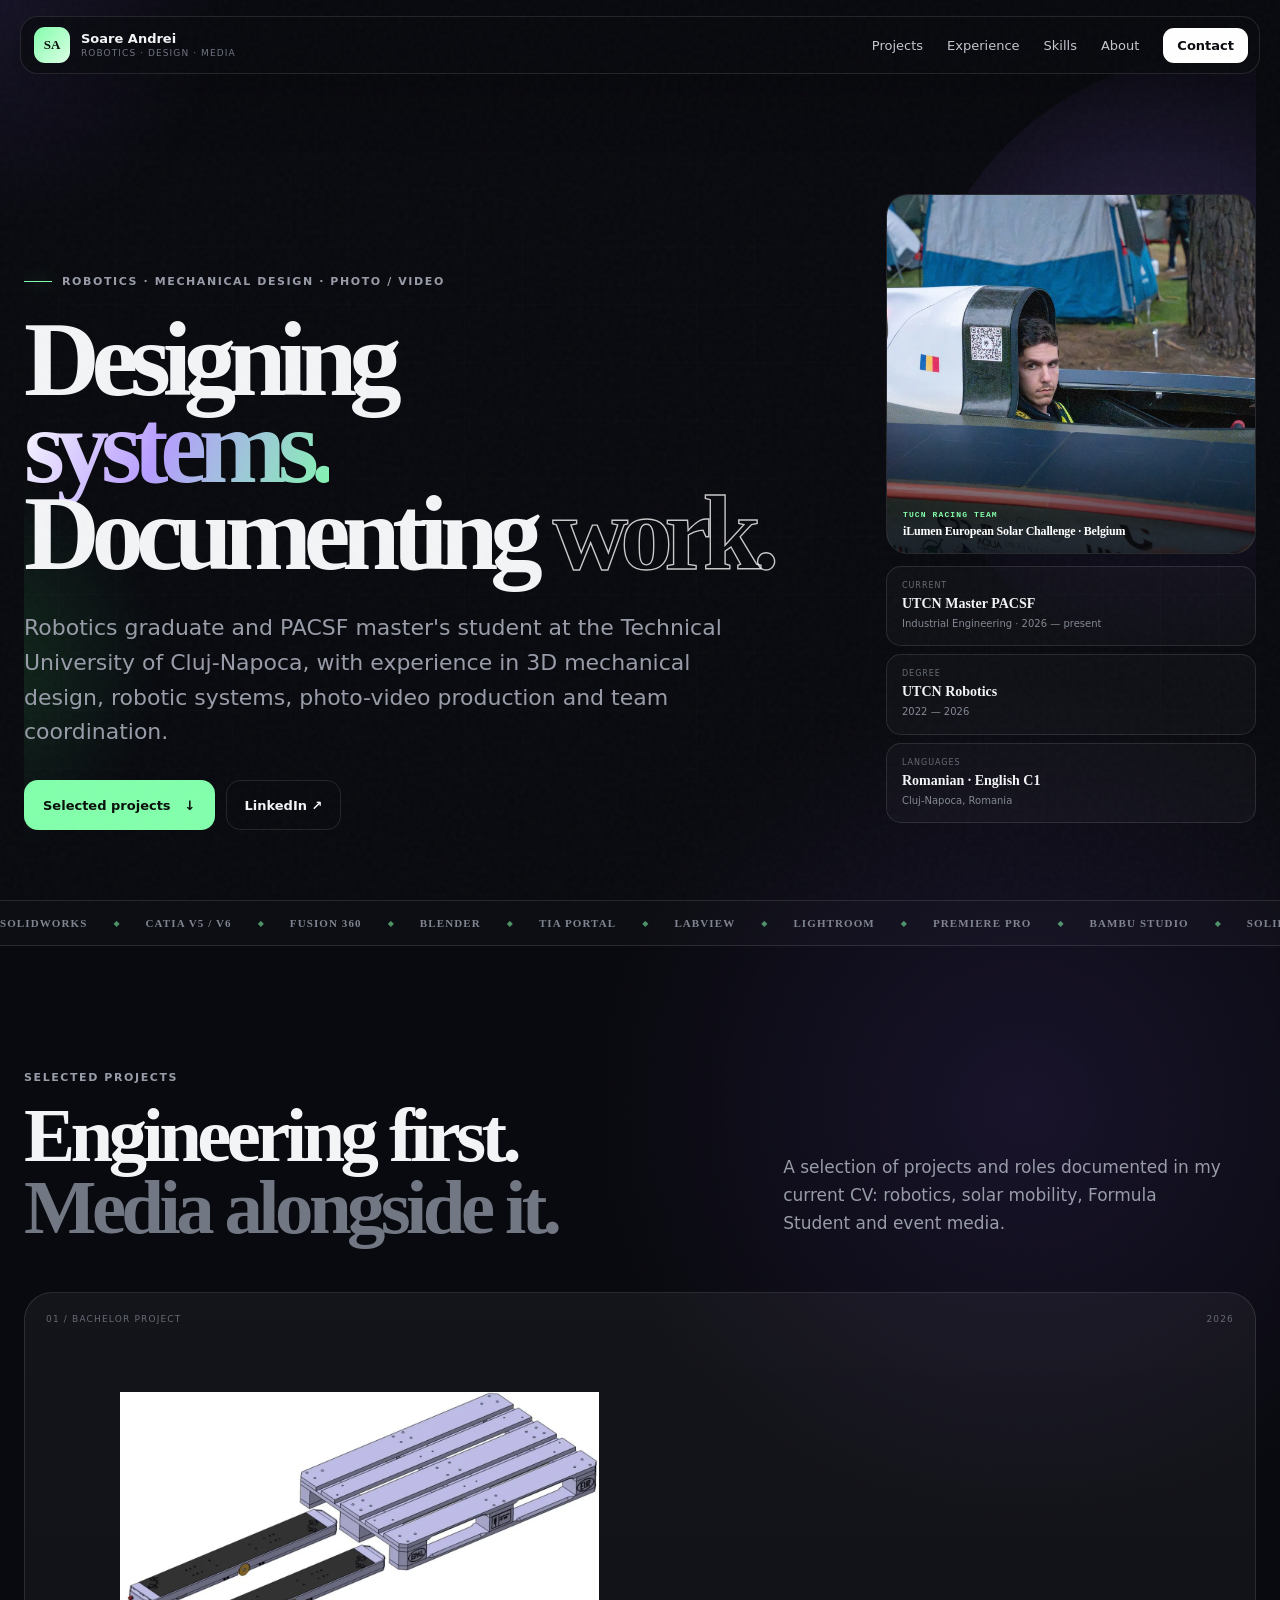
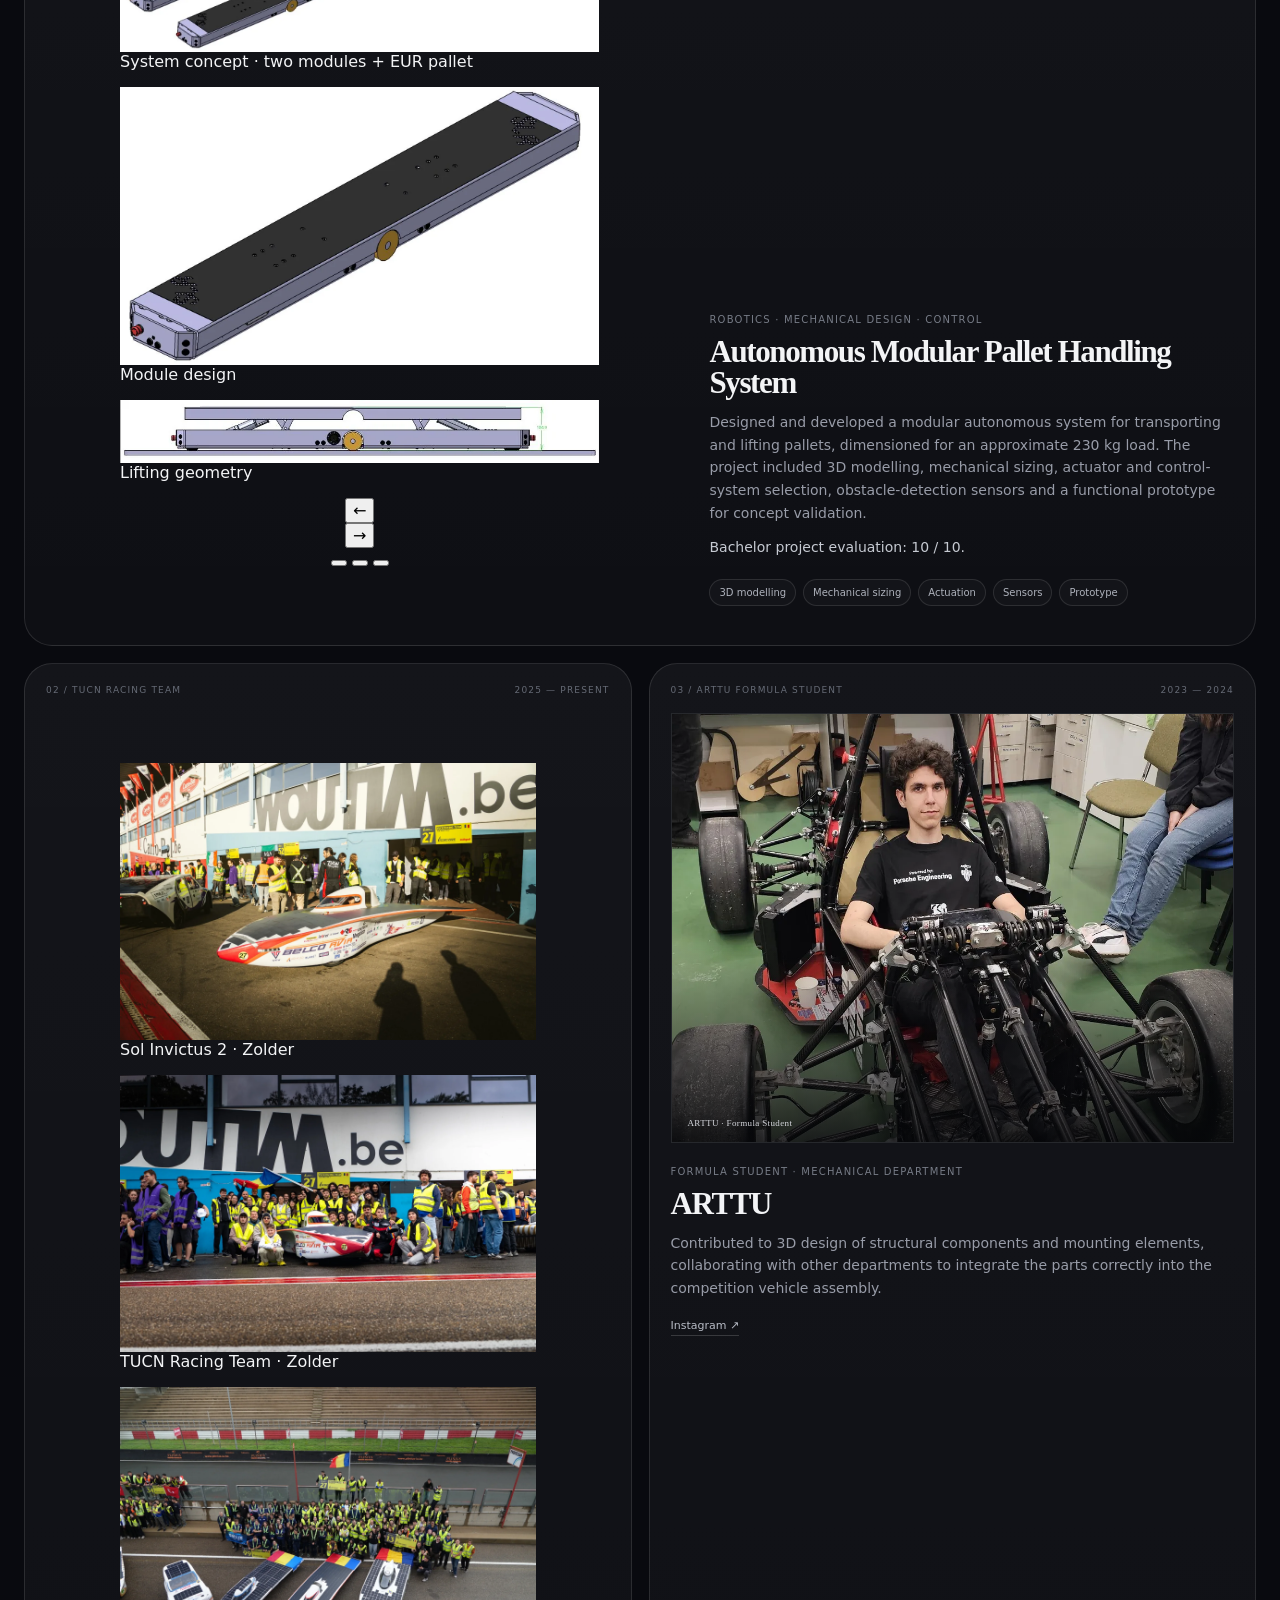
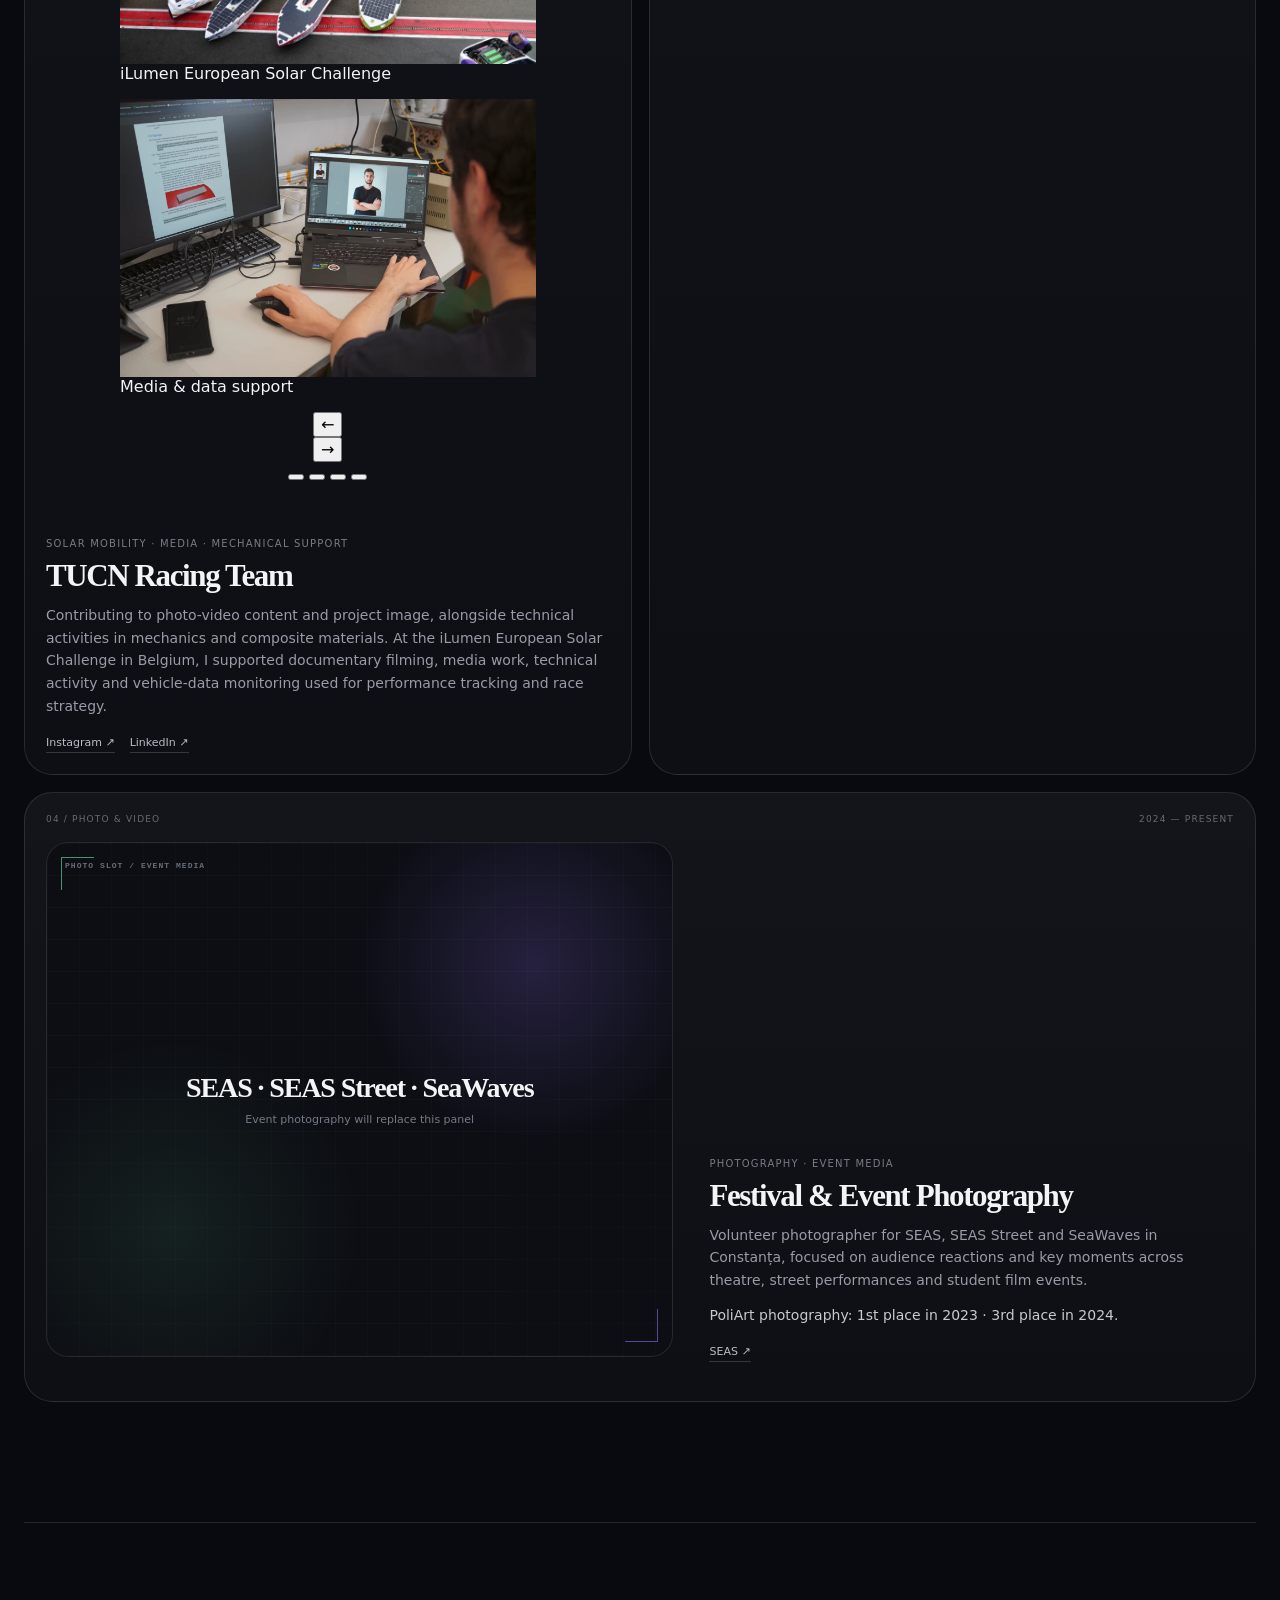
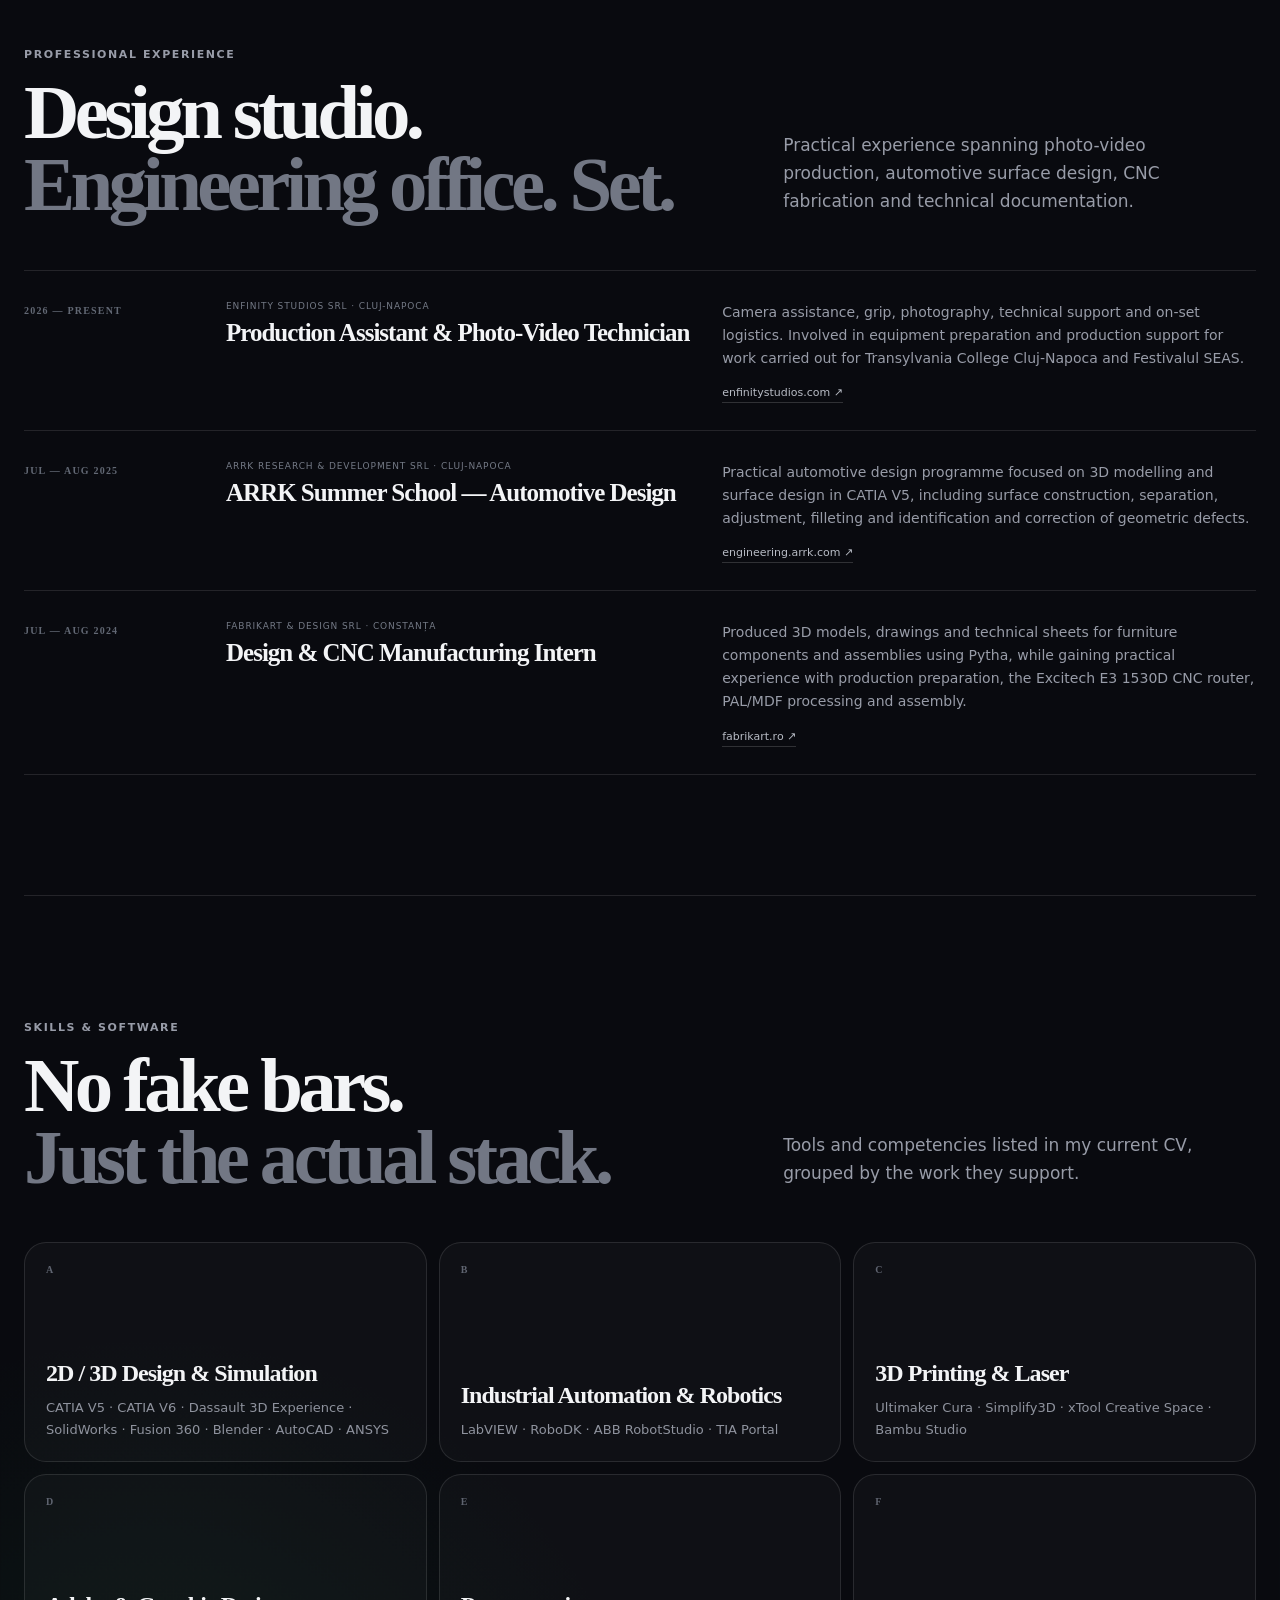
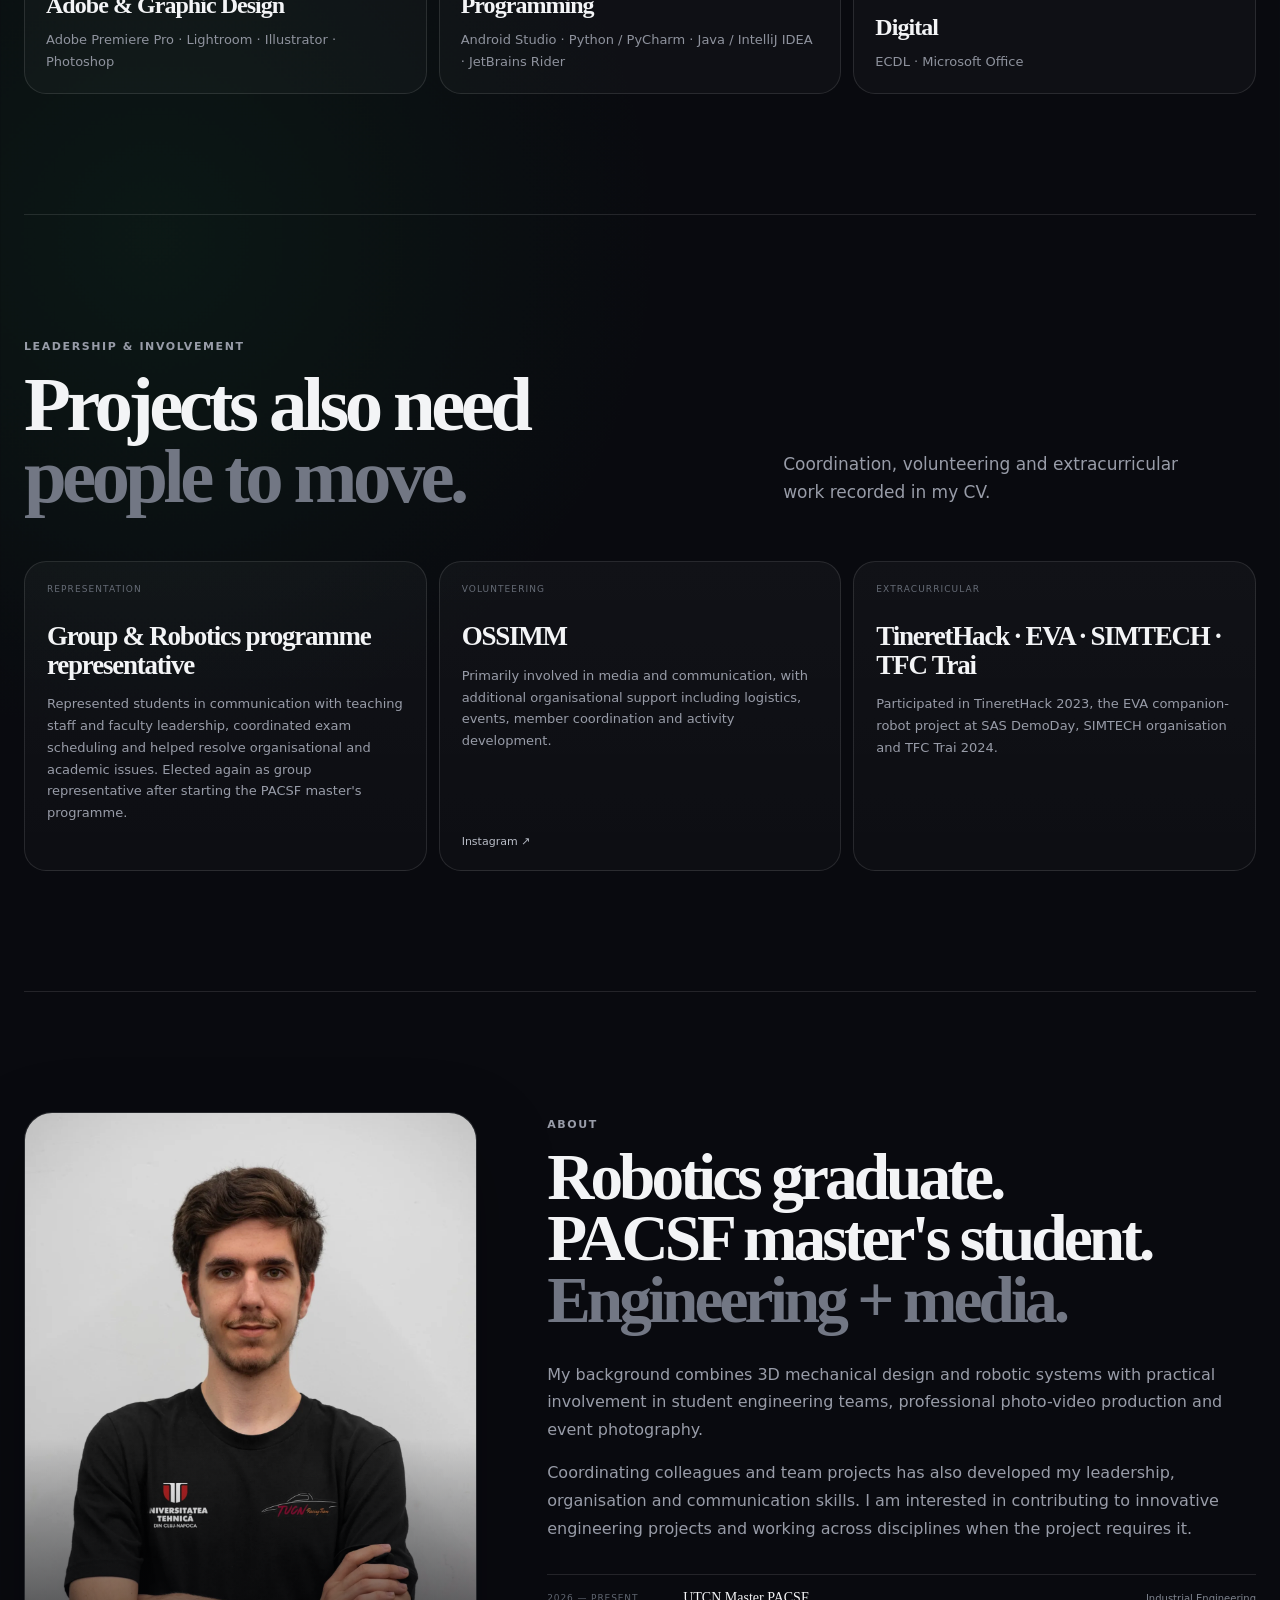
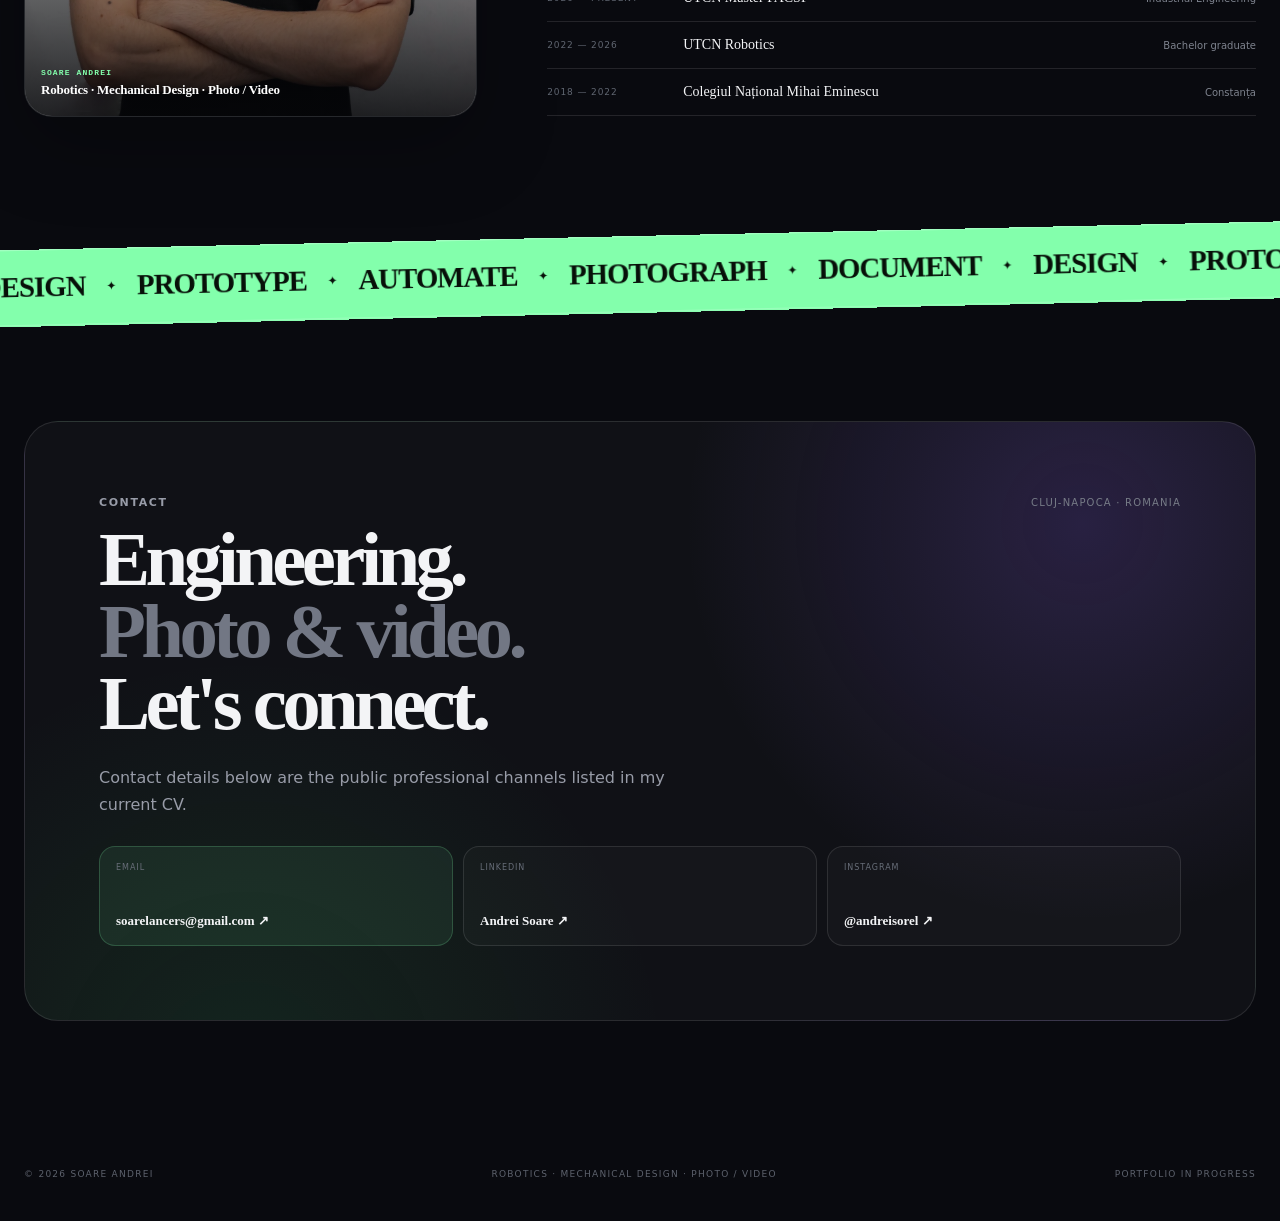
==== commit df63bac9: "Turn project galleries into compact swipe carousels" ====
--- a/index.html
+++ b/index.html
@@ -128,20 +128,27 @@
             <span>01 / BACHELOR PROJECT</span>
             <span>2026</span>
           </div>
-          <div class="project-photo-slot project-gallery bachelor-gallery" aria-label="CAD views of the autonomous modular pallet handling system">
-            <figure class="gallery-main">
-              <img src="assets/bachelor-main.webp" alt="CAD assembly showing two autonomous modules positioned under a EUR pallet" loading="lazy">
-              <figcaption>System concept · two modules + EUR pallet</figcaption>
-            </figure>
-            <div class="gallery-pair">
-              <figure>
+          <div class="project-photo-slot carousel portfolio-carousel bachelor-carousel" data-autoplay="4600" aria-label="CAD views of the autonomous modular pallet handling system">
+            <div class="carousel-viewport">
+              <figure class="carousel-slide is-active">
+                <img src="assets/bachelor-main.webp" alt="CAD assembly showing two autonomous modules positioned under a EUR pallet" loading="lazy">
+                <figcaption>System concept · two modules + EUR pallet</figcaption>
+              </figure>
+              <figure class="carousel-slide">
                 <img src="assets/bachelor-unit.webp" alt="CAD isometric view of one autonomous pallet transport module" loading="lazy">
                 <figcaption>Module design</figcaption>
               </figure>
-              <figure>
+              <figure class="carousel-slide">
                 <img src="assets/bachelor-side.webp" alt="CAD side view of the lifting mechanism" loading="lazy">
                 <figcaption>Lifting geometry</figcaption>
               </figure>
+            </div>
+            <button class="carousel-arrow carousel-prev" type="button" aria-label="Previous image">←</button>
+            <button class="carousel-arrow carousel-next" type="button" aria-label="Next image">→</button>
+            <div class="carousel-dots" aria-label="Choose image">
+              <button class="is-active" type="button" aria-label="Image 1"></button>
+              <button type="button" aria-label="Image 2"></button>
+              <button type="button" aria-label="Image 3"></button>
             </div>
           </div>
           <div class="project-copy">
@@ -165,24 +172,32 @@
             <span>02 / TUCN RACING TEAM</span>
             <span>2025 — PRESENT</span>
           </div>
-          <div class="project-photo-slot project-gallery tucn-gallery" aria-label="TUCN Racing Team at the iLumen European Solar Challenge">
-            <figure class="gallery-main">
-              <img src="assets/tucn-main.webp" alt="TUCN Racing Team solar car Sol Invictus 2 in the pit lane at Zolder" loading="lazy">
-              <figcaption>Sol Invictus 2 · Zolder</figcaption>
-            </figure>
-            <div class="gallery-trio">
-              <figure>
+          <div class="project-photo-slot carousel portfolio-carousel compact-carousel tucn-carousel" data-autoplay="5200" aria-label="TUCN Racing Team at the iLumen European Solar Challenge">
+            <div class="carousel-viewport">
+              <figure class="carousel-slide is-active">
+                <img src="assets/tucn-main.webp" alt="TUCN Racing Team solar car Sol Invictus 2 in the pit lane at Zolder" loading="lazy">
+                <figcaption>Sol Invictus 2 · Zolder</figcaption>
+              </figure>
+              <figure class="carousel-slide">
                 <img src="assets/tucn-team.webp" alt="TUCN Racing Team with Sol Invictus 2 at Zolder" loading="lazy">
-                <figcaption>Team</figcaption>
-              </figure>
-              <figure>
+                <figcaption>TUCN Racing Team · Zolder</figcaption>
+              </figure>
+              <figure class="carousel-slide">
                 <img src="assets/tucn-drone.webp" alt="Solar cars and teams photographed from above at Zolder" loading="lazy">
-                <figcaption>Competition</figcaption>
-              </figure>
-              <figure>
+                <figcaption>iLumen European Solar Challenge</figcaption>
+              </figure>
+              <figure class="carousel-slide">
                 <img src="assets/tucn-media.webp" alt="Soare Andrei working at a laptop during the solar car competition" loading="lazy">
-                <figcaption>Media & data</figcaption>
-              </figure>
+                <figcaption>Media & data support</figcaption>
+              </figure>
+            </div>
+            <button class="carousel-arrow carousel-prev" type="button" aria-label="Previous image">←</button>
+            <button class="carousel-arrow carousel-next" type="button" aria-label="Next image">→</button>
+            <div class="carousel-dots" aria-label="Choose image">
+              <button class="is-active" type="button" aria-label="Image 1"></button>
+              <button type="button" aria-label="Image 2"></button>
+              <button type="button" aria-label="Image 3"></button>
+              <button type="button" aria-label="Image 4"></button>
             </div>
           </div>
           <div class="project-copy">
--- a/styles.css
+++ b/styles.css
@@ -417,4 +417,90 @@
   *,*:before,*:after{animation:none!important;transition:none!important}
   .reveal{opacity:1;transform:none}
 }
-/* photo slots ready */
+
+/* Real portfolio photography */
+.image-frame,
+.project-gallery,
+.portrait-frame{position:relative;overflow:hidden;border:1px solid var(--line);background:#0b0d12}
+.image-frame img,
+.project-gallery img,
+.portrait-frame img{width:100%;height:100%;object-fit:cover;transition:transform .55s cubic-bezier(.2,.7,.2,1)}
+.image-frame:hover img,
+.project-gallery figure:hover img,
+.portrait-frame:hover img{transform:scale(1.025)}
+
+.hero-image-frame{min-height:360px;border-radius:22px;margin:0}
+.hero-image-frame img{position:absolute;inset:0;object-position:52% 48%}
+.hero-image-frame:after,
+.gallery-main:after,
+.single-project-image:after,
+.portrait-frame:after{
+  content:"";position:absolute;inset:0;pointer-events:none;
+  background:linear-gradient(180deg,transparent 54%,rgba(5,6,9,.82) 100%)
+}
+.hero-image-frame figcaption,
+.gallery-main figcaption,
+.single-project-image figcaption,
+.portrait-frame figcaption{
+  position:absolute;z-index:2;left:16px;right:16px;bottom:14px;margin:0
+}
+.hero-image-frame figcaption span,
+.portrait-frame figcaption span{
+  display:block;color:var(--green);font:600 8px monospace;letter-spacing:.14em;margin-bottom:5px
+}
+.hero-image-frame figcaption strong,
+.portrait-frame figcaption strong{
+  display:block;color:#fff;font:600 12px "Space Grotesk";letter-spacing:-.015em
+}
+
+.project-photo-slot.project-gallery{padding:0;display:grid;place-items:stretch;background:#0b0d12}
+.project-gallery figure{position:relative;overflow:hidden;margin:0;background:#0b0d12}
+.project-gallery figcaption{
+  color:#d5d7dd;font:500 9px "DM Sans";letter-spacing:.04em
+}
+.gallery-main{min-height:290px}
+.gallery-main img{position:absolute;inset:0;object-position:center}
+.gallery-pair{display:grid;grid-template-columns:1fr 1fr;gap:1px;background:var(--line)}
+.gallery-pair figure{min-height:150px}
+.gallery-pair img{position:absolute;inset:0;object-fit:contain;background:#eef0f4}
+.gallery-pair figcaption,
+.gallery-trio figcaption{position:absolute;left:10px;bottom:9px;z-index:2;padding:5px 7px;border-radius:999px;background:rgba(8,9,13,.72);backdrop-filter:blur(8px)}
+
+.bachelor-gallery .gallery-main img{object-fit:contain;background:#f3f4f6;padding:10px}
+.bachelor-gallery .gallery-main:after{background:linear-gradient(180deg,transparent 72%,rgba(6,7,10,.7))}
+.bachelor-gallery .gallery-main figcaption{position:absolute;left:14px;bottom:12px;z-index:2}
+
+.tucn-gallery{grid-template-rows:250px 115px;gap:1px}
+.tucn-gallery .gallery-main{min-height:0}
+.tucn-gallery .gallery-main img{object-position:center 57%}
+.gallery-trio{display:grid;grid-template-columns:repeat(3,1fr);gap:1px;background:var(--line)}
+.gallery-trio figure{min-height:115px}
+.gallery-trio img{position:absolute;inset:0}
+.gallery-trio figure:nth-child(1) img{object-position:center 48%}
+.gallery-trio figure:nth-child(2) img{object-position:center 42%}
+.gallery-trio figure:nth-child(3) img{object-position:center 52%}
+
+.single-project-image{display:block!important;padding:0!important}
+.single-project-image img{position:absolute;inset:0}
+.arttu-image img{object-position:center 44%}
+
+.portrait-frame{margin:0;aspect-ratio:3/4}
+.portrait-frame img{position:absolute;inset:0;object-position:center 28%}
+.portrait-frame figcaption{bottom:18px}
+.portrait-frame figcaption strong{font-size:13px}
+
+@media(max-width:1040px){
+  .hero-image-frame{min-height:430px}
+  .tucn-gallery{grid-template-rows:330px 135px}
+  .gallery-trio figure{min-height:135px}
+}
+@media(max-width:760px){
+  .hero-image-frame{min-height:340px}
+  .gallery-pair{grid-template-columns:1fr}
+  .gallery-pair figure{min-height:180px}
+  .tucn-gallery{grid-template-rows:280px auto}
+  .gallery-trio{grid-template-columns:1fr 1fr}
+  .gallery-trio figure{min-height:150px}
+  .gallery-trio figure:last-child{grid-column:1/-1;min-height:190px}
+  .single-project-image{min-height:390px!important}
+}
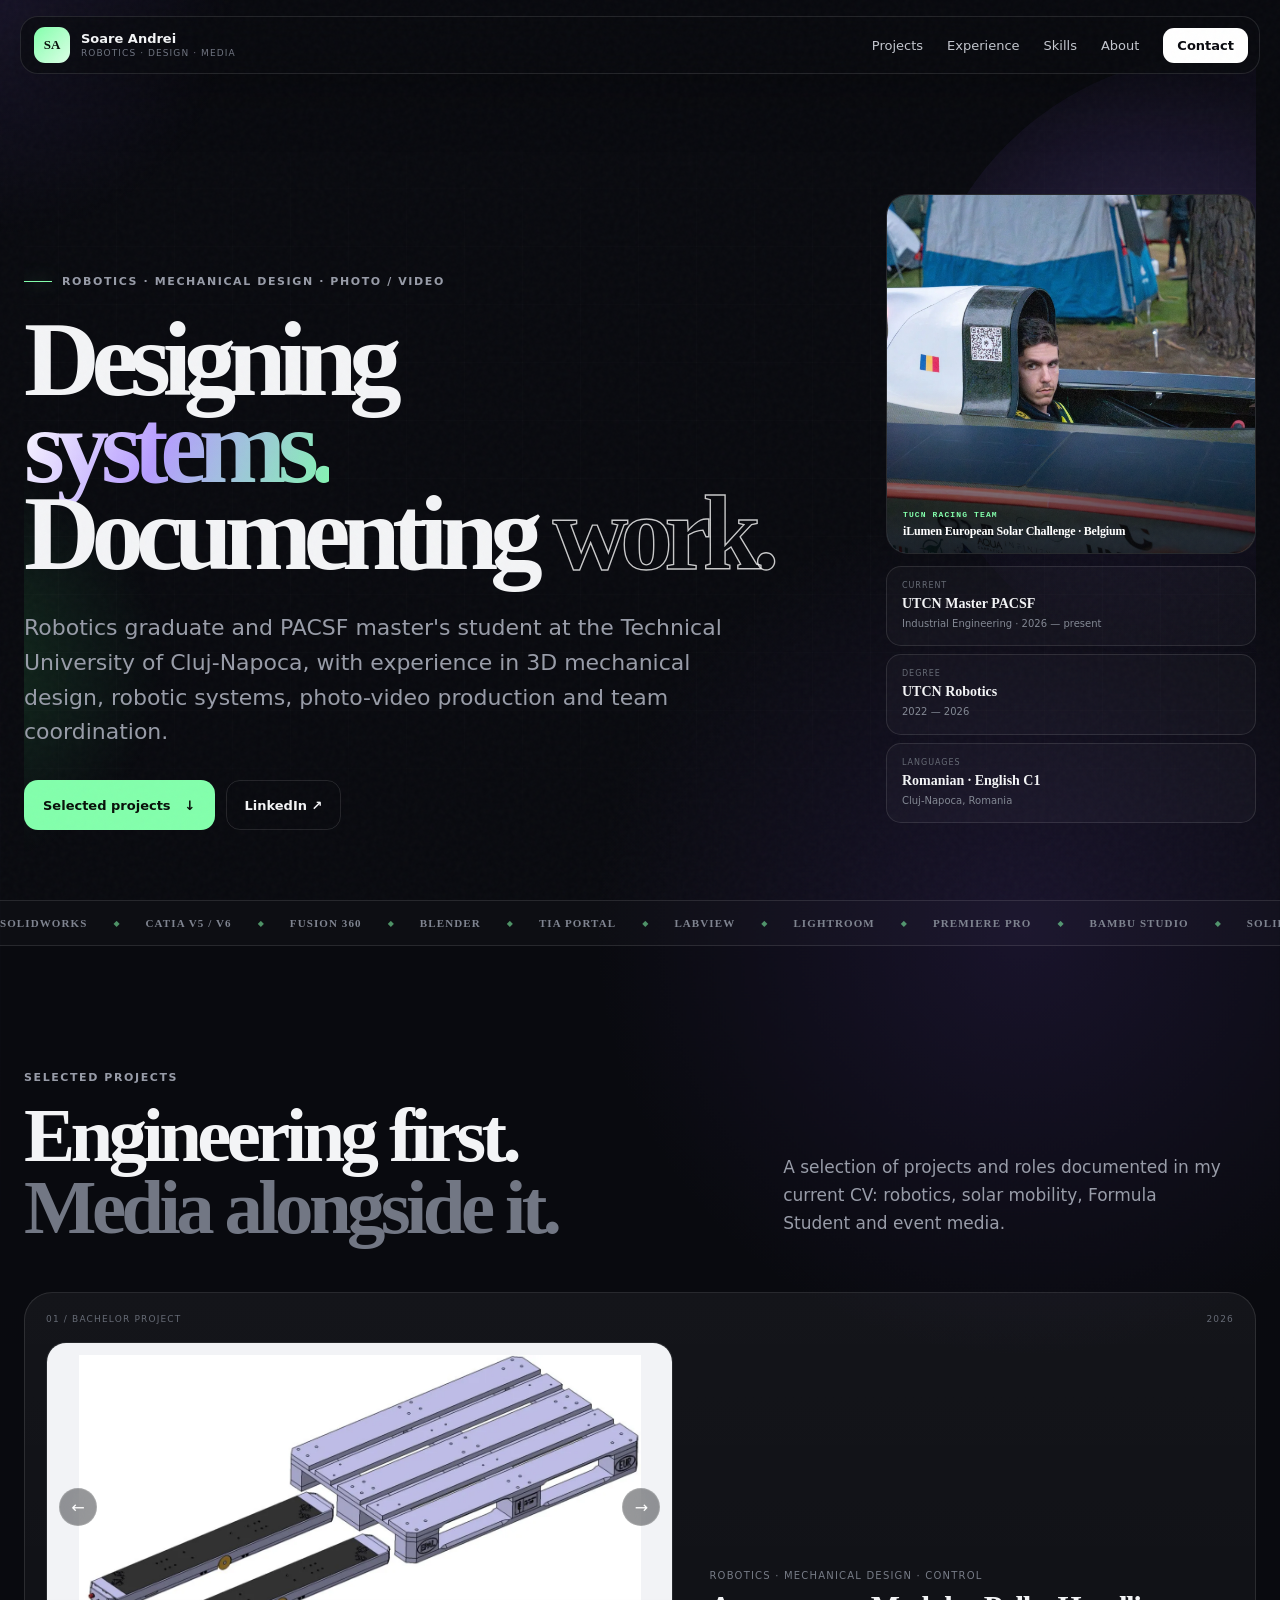
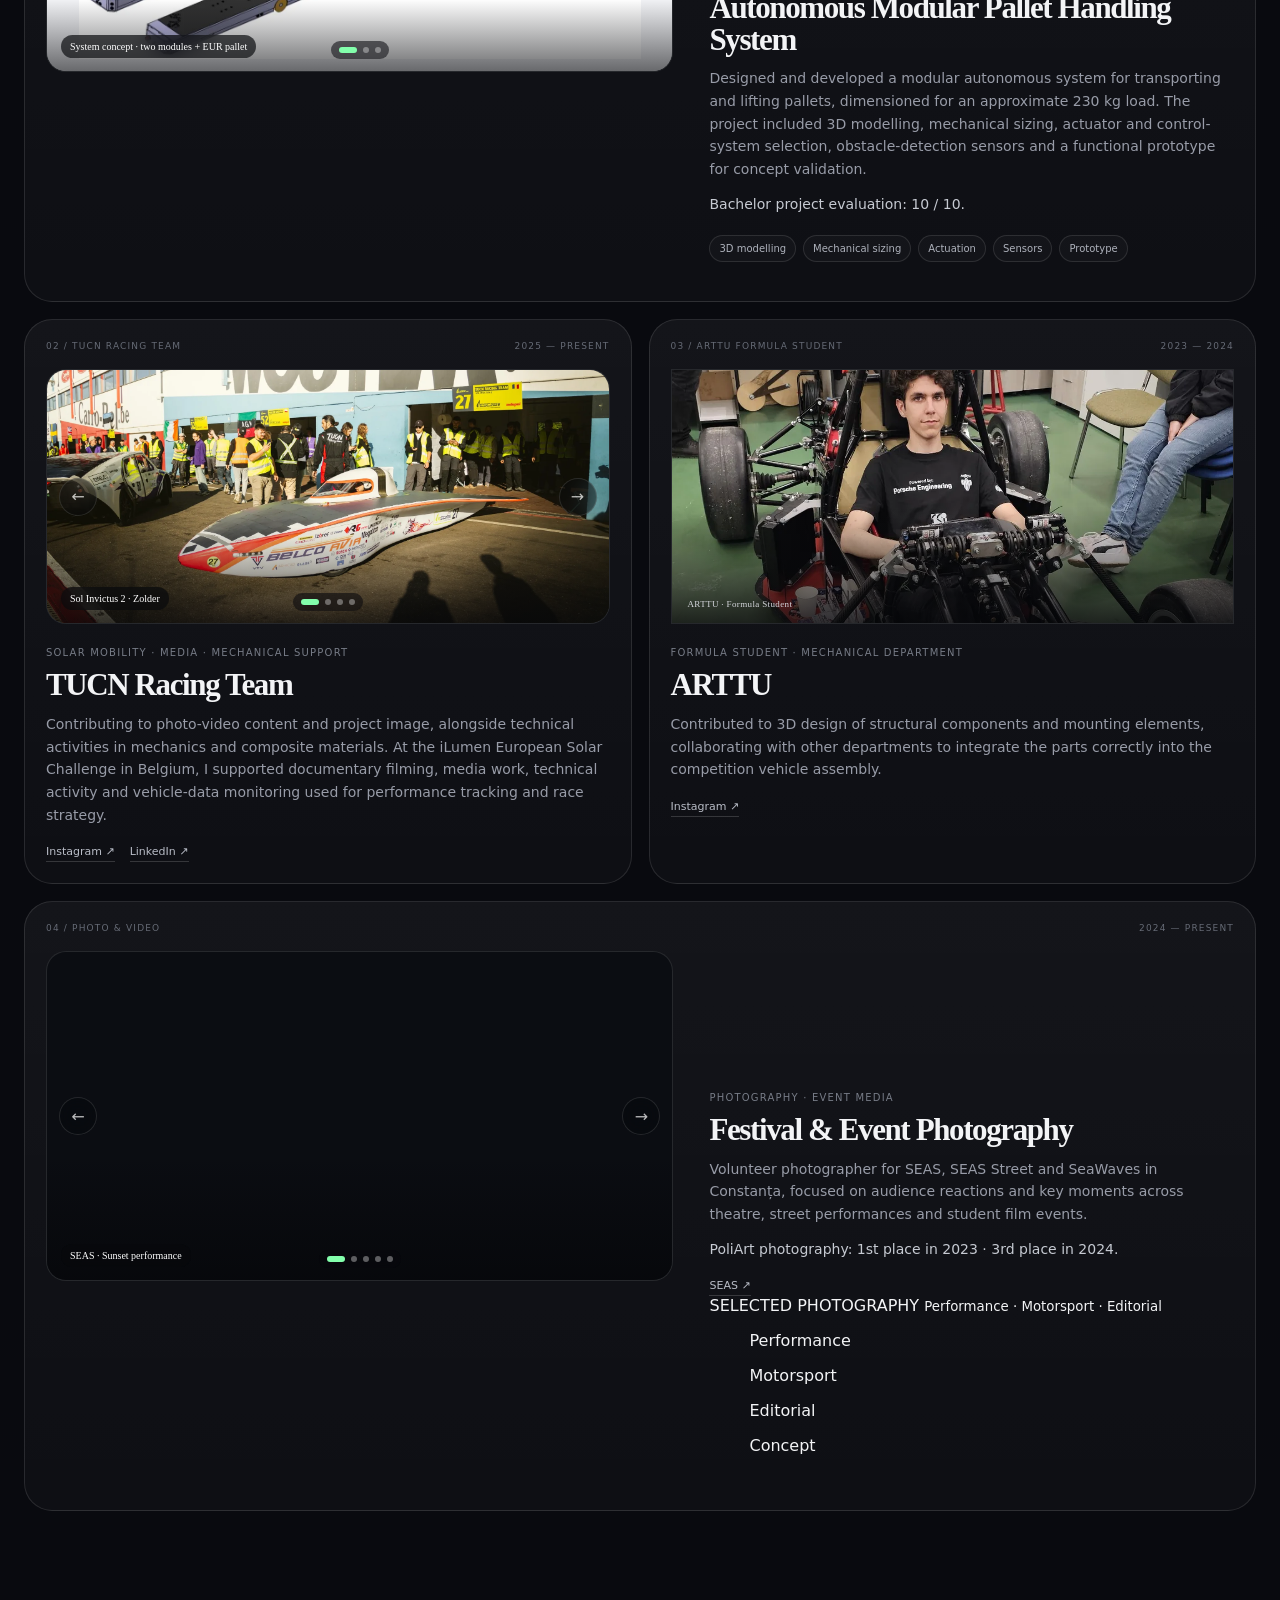
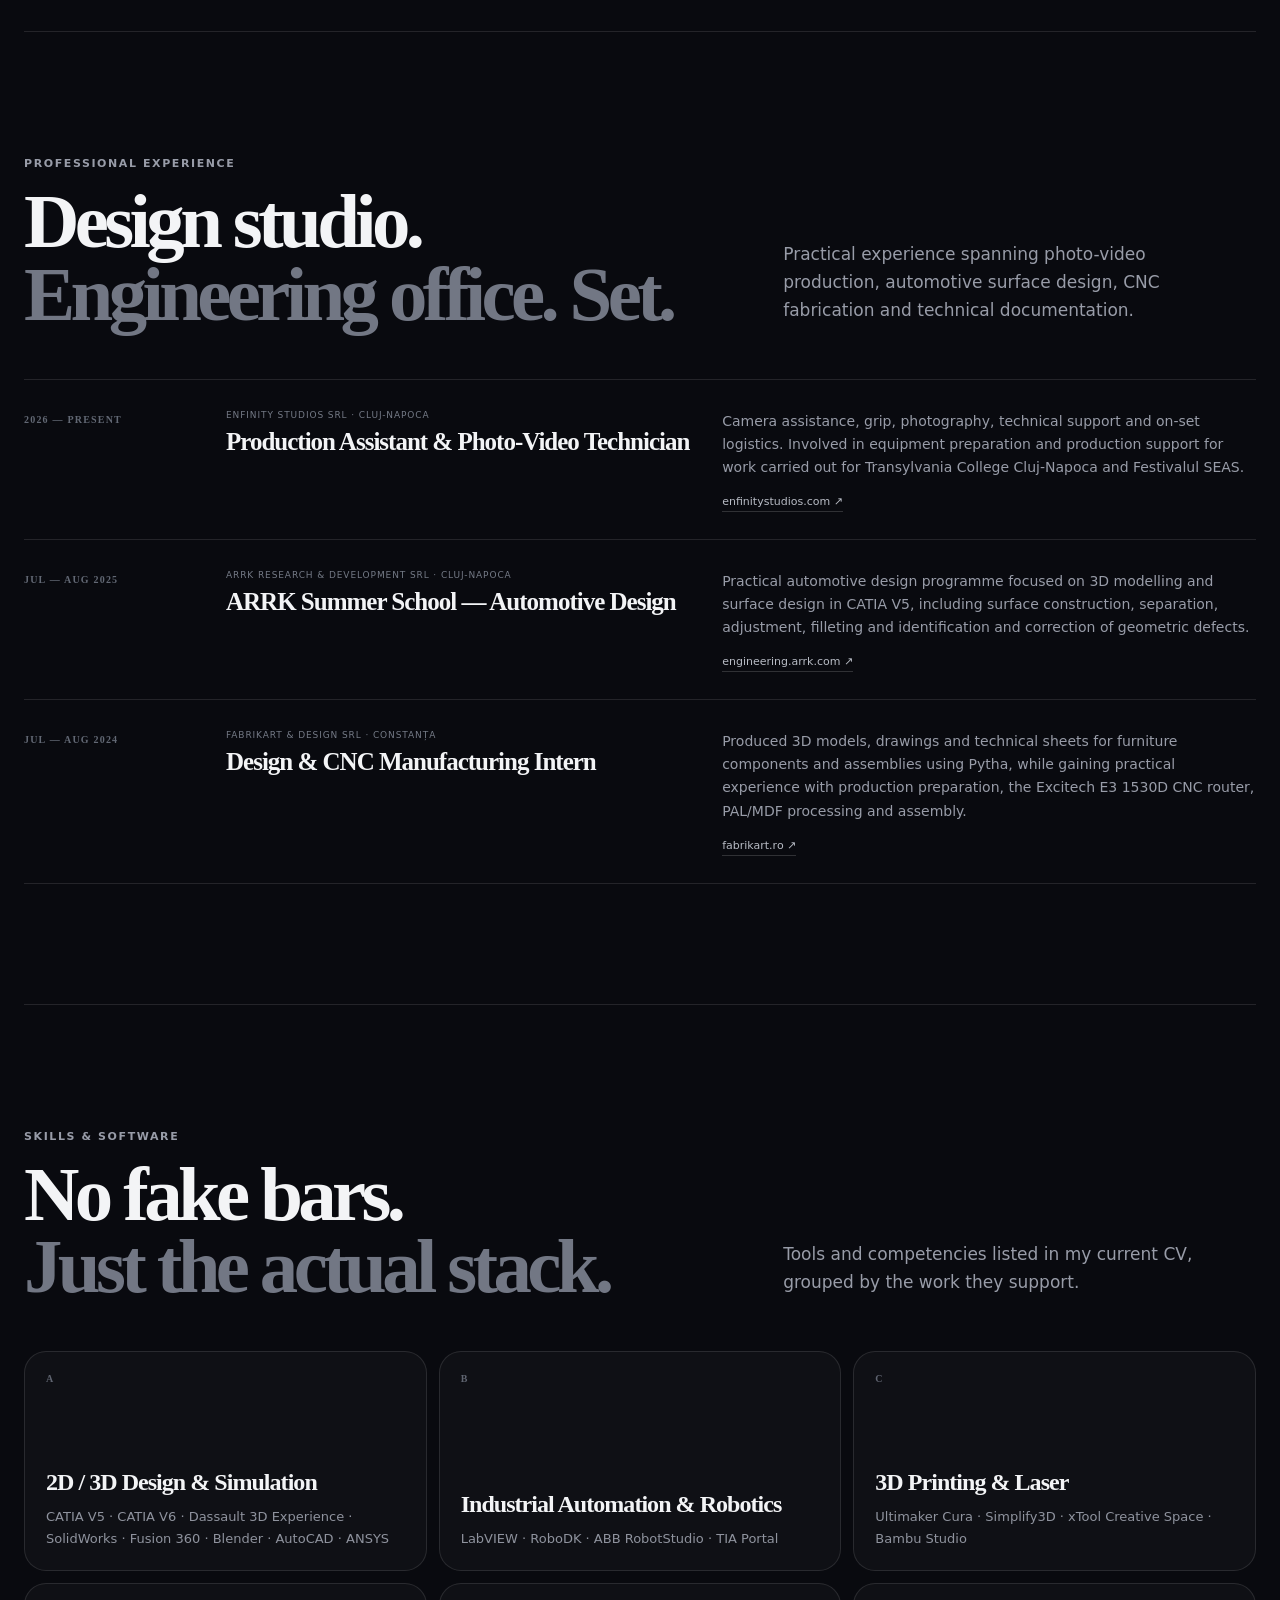
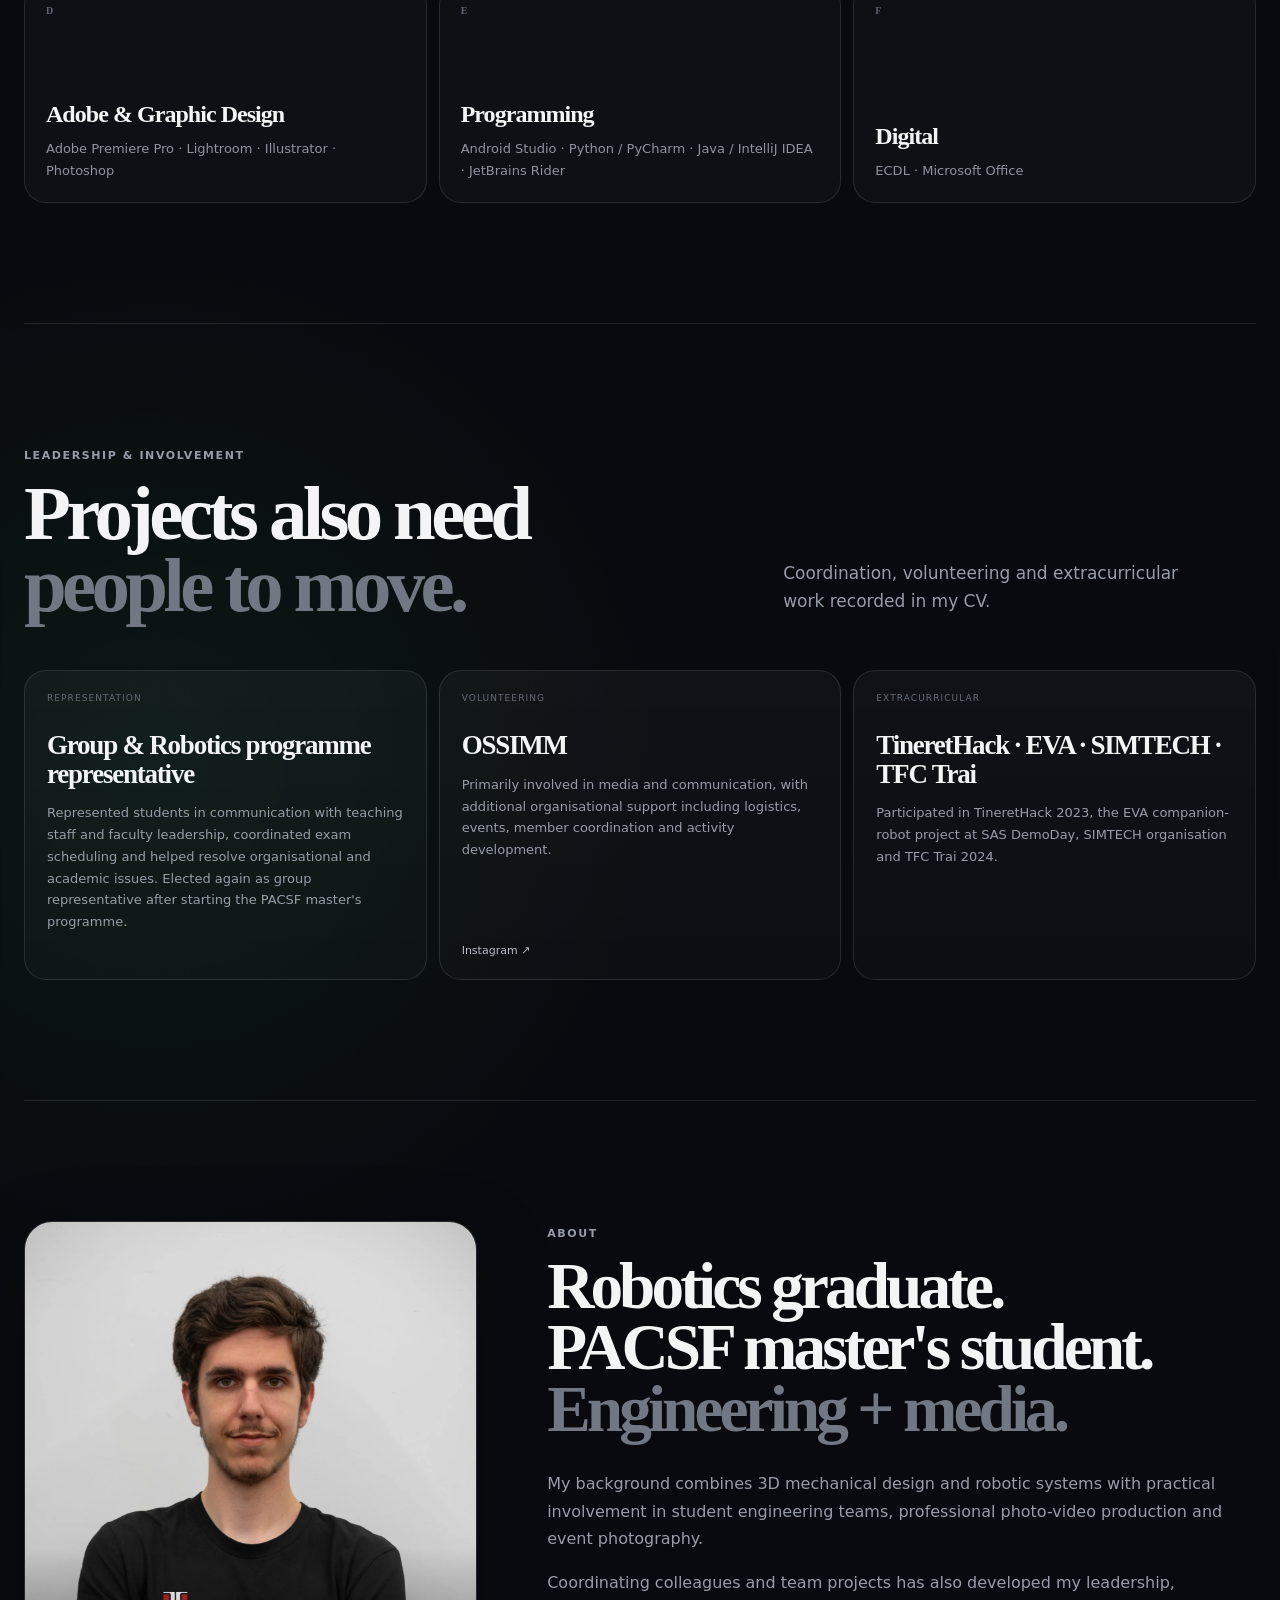
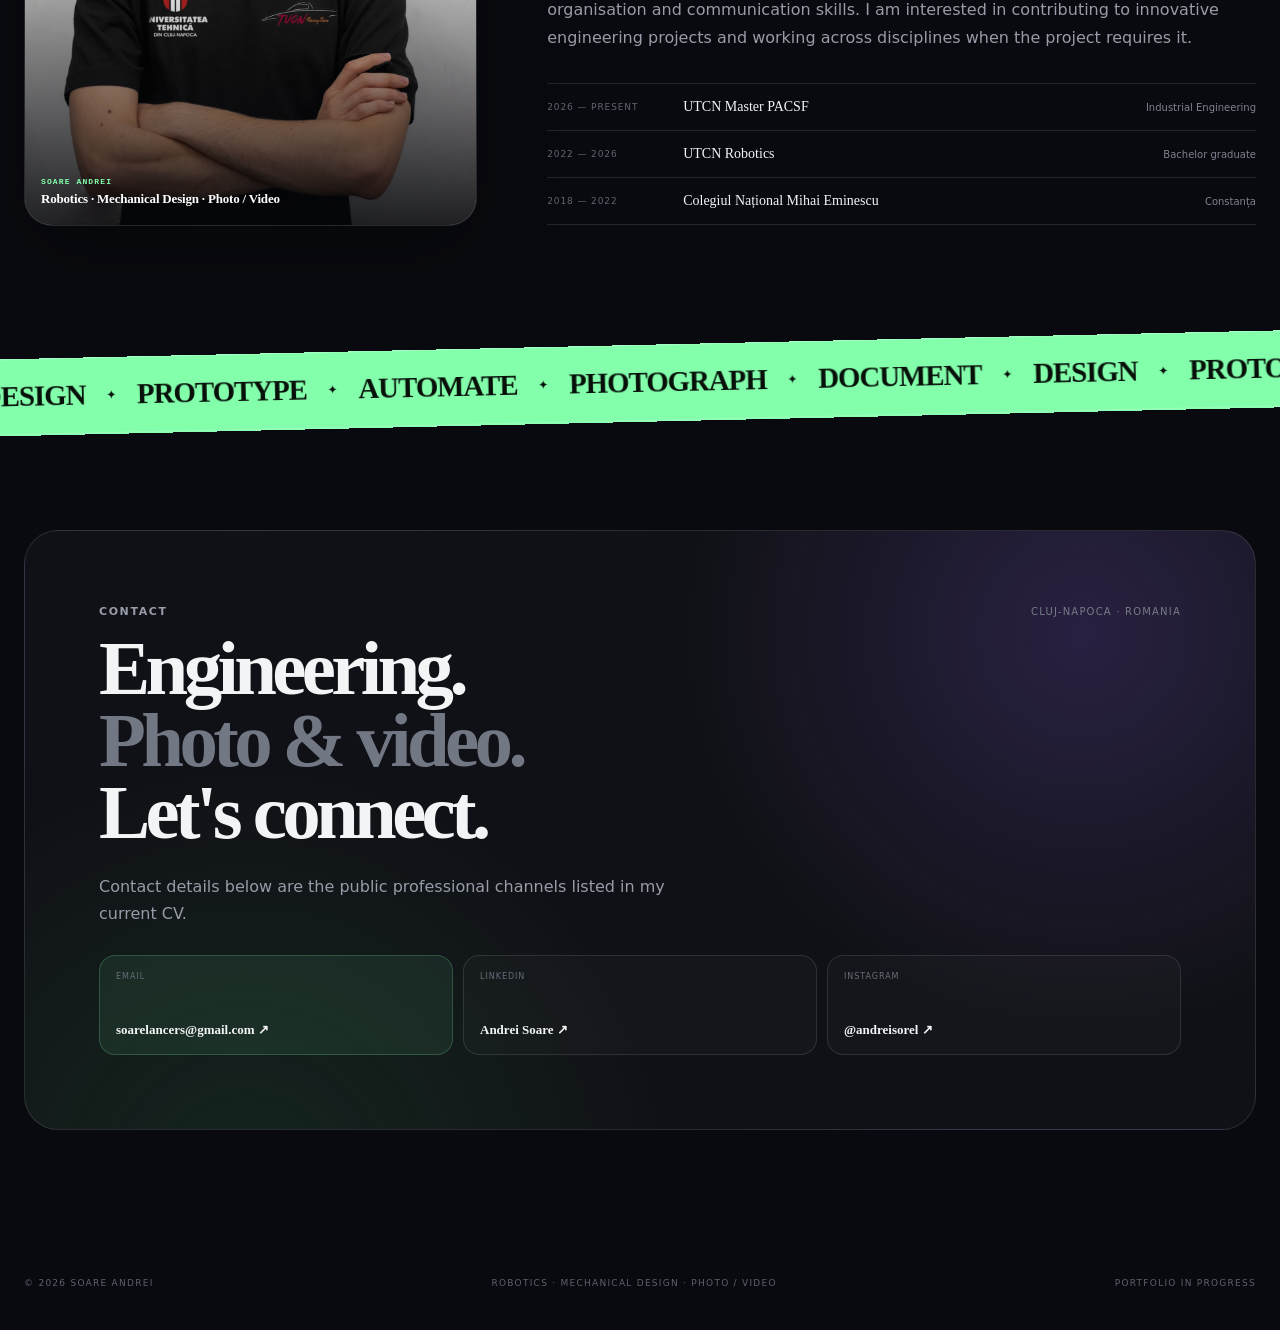
==== commit 0316ede7: "Add curated SEAS and selected photography" ====
--- a/index.html
+++ b/index.html
@@ -244,14 +244,41 @@
             <span>04 / PHOTO & VIDEO</span>
             <span>2024 — PRESENT</span>
           </div>
-          <div class="photo-placeholder project-photo-slot" aria-label="Placeholder for event photography">
-            <div class="placeholder-grid" aria-hidden="true"></div>
-            <span class="slot-index">PHOTO SLOT / EVENT MEDIA</span>
-            <div class="slot-center">
-              <strong>SEAS · SEAS Street · SeaWaves</strong>
-              <small>Event photography will replace this panel</small>
-            </div>
-          </div>
+
+          <div class="project-photo-slot carousel portfolio-carousel media-carousel" data-autoplay="5000" aria-label="Selected SEAS festival and event photography">
+            <div class="carousel-viewport">
+              <figure class="carousel-slide is-active">
+                <div class="portfolio-sprite sprite-frame sprite-1" role="img" aria-label="SEAS performer silhouetted against a sunset"></div>
+                <figcaption>SEAS · Sunset performance</figcaption>
+              </figure>
+              <figure class="carousel-slide">
+                <div class="portfolio-sprite sprite-frame sprite-2" role="img" aria-label="Stage dancer captured in mid-air"></div>
+                <figcaption>SEAS · Performance</figcaption>
+              </figure>
+              <figure class="carousel-slide">
+                <div class="portfolio-sprite sprite-frame sprite-3" role="img" aria-label="Illuminated percussion performance with an audience"></div>
+                <figcaption>SEAS Street · Live performance</figcaption>
+              </figure>
+              <figure class="carousel-slide">
+                <div class="portfolio-sprite sprite-frame sprite-4" role="img" aria-label="Intentional motion-blur dance photograph"></div>
+                <figcaption>SEAS · Motion study</figcaption>
+              </figure>
+              <figure class="carousel-slide">
+                <div class="portfolio-sprite sprite-frame sprite-5" role="img" aria-label="Traditional dance performance on stage"></div>
+                <figcaption>SEAS · Stage photography</figcaption>
+              </figure>
+            </div>
+            <button class="carousel-arrow carousel-prev" type="button" aria-label="Previous image">←</button>
+            <button class="carousel-arrow carousel-next" type="button" aria-label="Next image">→</button>
+            <div class="carousel-dots" aria-label="Choose image">
+              <button class="is-active" type="button" aria-label="Image 1"></button>
+              <button type="button" aria-label="Image 2"></button>
+              <button type="button" aria-label="Image 3"></button>
+              <button type="button" aria-label="Image 4"></button>
+              <button type="button" aria-label="Image 5"></button>
+            </div>
+          </div>
+
           <div class="project-copy">
             <span class="project-tag">Photography · Event media</span>
             <h3>Festival & Event Photography</h3>
@@ -263,6 +290,31 @@
             <p class="project-note">PoliArt photography: 1st place in 2023 · 3rd place in 2024.</p>
             <div class="project-links">
               <a href="https://www.seas.ro" target="_blank" rel="noreferrer">SEAS ↗</a>
+            </div>
+
+            <div class="selected-photo-set" aria-label="Selected photography outside SEAS">
+              <div class="selected-photo-head">
+                <span>SELECTED PHOTOGRAPHY</span>
+                <small>Performance · Motorsport · Editorial</small>
+              </div>
+              <div class="selected-photo-grid">
+                <figure>
+                  <div class="portfolio-sprite sprite-frame sprite-6" role="img" aria-label="Fire performance photograph"></div>
+                  <figcaption>Performance</figcaption>
+                </figure>
+                <figure>
+                  <div class="portfolio-sprite sprite-frame sprite-7" role="img" aria-label="Rally car photographed in motion"></div>
+                  <figcaption>Motorsport</figcaption>
+                </figure>
+                <figure>
+                  <div class="portfolio-sprite sprite-frame sprite-8" role="img" aria-label="Editorial portrait in an orange jacket"></div>
+                  <figcaption>Editorial</figcaption>
+                </figure>
+                <figure>
+                  <div class="portfolio-sprite sprite-frame sprite-9" role="img" aria-label="Dark conceptual portrait with geometric mask"></div>
+                  <figcaption>Concept</figcaption>
+                </figure>
+              </div>
             </div>
           </div>
         </article>
@@ -398,7 +450,8 @@
             Elected again as group representative after starting the PACSF master's programme.
           </p>
         </article>
-        <article class="involvement-card reveal">
+        <article class="involvement-card involvement-card-photo reveal">
+          <div class="involvement-photo portfolio-sprite sprite-frame sprite-10" role="img" aria-label="OSSIMM community activity around a campfire"></div>
           <span>VOLUNTEERING</span>
           <h3>OSSIMM</h3>
           <p>
--- a/styles.css
+++ b/styles.css
@@ -504,3 +504,93 @@
   .gallery-trio figure:last-child{grid-column:1/-1;min-height:190px}
   .single-project-image{min-height:390px!important}
 }
+
+/* Compact swipe carousels */
+.carousel{
+  position:relative;
+  min-height:0!important;
+  height:330px;
+  margin:18px 0 23px;
+  padding:0!important;
+  overflow:hidden;
+  border:1px solid var(--line);
+  border-radius:20px;
+  background:#0b0d12;
+}
+.compact-carousel{height:255px}
+.carousel-viewport{position:absolute;inset:0;overflow:hidden}
+.carousel-slide{
+  position:absolute;inset:0;margin:0;
+  opacity:0;transform:translateX(5%);
+  transition:opacity .45s ease,transform .55s cubic-bezier(.2,.7,.2,1);
+  pointer-events:none
+}
+.carousel-slide.is-active{opacity:1;transform:none;pointer-events:auto}
+.carousel-slide img{
+  width:100%;height:100%;object-fit:cover;display:block;
+  transition:transform .6s cubic-bezier(.2,.7,.2,1)
+}
+.carousel:hover .carousel-slide.is-active img{transform:scale(1.018)}
+.bachelor-carousel .carousel-slide img{
+  object-fit:contain;
+  background:#f2f3f6;
+  padding:12px
+}
+.bachelor-carousel .carousel-slide:nth-child(3) img{padding:26px 12px}
+.tucn-carousel .carousel-slide:nth-child(1) img{object-position:center 57%}
+.tucn-carousel .carousel-slide:nth-child(2) img{object-position:center 48%}
+.tucn-carousel .carousel-slide:nth-child(3) img{object-position:center 42%}
+.tucn-carousel .carousel-slide:nth-child(4) img{object-position:center 52%}
+.carousel-slide:after{
+  content:"";position:absolute;inset:0;pointer-events:none;
+  background:linear-gradient(180deg,transparent 62%,rgba(5,6,9,.72) 100%)
+}
+.bachelor-carousel .carousel-slide:after{
+  background:linear-gradient(180deg,transparent 78%,rgba(5,6,9,.58) 100%)
+}
+.carousel-slide figcaption{
+  position:absolute;left:14px;bottom:13px;z-index:2;
+  color:#fff;font:500 10px "DM Sans";
+  padding:6px 9px;border-radius:999px;
+  background:rgba(8,9,13,.68);backdrop-filter:blur(8px)
+}
+.carousel-arrow{
+  position:absolute;top:50%;z-index:4;transform:translateY(-50%);
+  width:38px;height:38px;border-radius:50%;border:1px solid rgba(255,255,255,.16);
+  background:rgba(8,9,13,.58);backdrop-filter:blur(10px);
+  color:#fff;display:grid;place-items:center;cursor:pointer;
+  opacity:.72;transition:.2s ease
+}
+.carousel-arrow:hover{opacity:1;background:rgba(8,9,13,.82);border-color:rgba(255,255,255,.28)}
+.carousel-prev{left:12px}.carousel-next{right:12px}
+.carousel-dots{
+  position:absolute;z-index:4;left:50%;bottom:12px;transform:translateX(-50%);
+  display:flex;gap:6px;padding:6px 8px;border-radius:999px;
+  background:rgba(8,9,13,.55);backdrop-filter:blur(8px)
+}
+.carousel-dots button{
+  width:6px;height:6px;padding:0;border:0;border-radius:999px;
+  background:rgba(255,255,255,.35);cursor:pointer;
+  transition:width .2s ease,background .2s ease
+}
+.carousel-dots button.is-active{width:18px;background:var(--green)}
+.carousel{touch-action:pan-y}
+
+.arttu-image{
+  min-height:0!important;
+  height:255px;
+  margin:18px 0 23px
+}
+.arttu-image img{object-position:center 40%}
+.project:not(.project-feature){min-height:560px}
+
+@media(max-width:1040px){
+  .carousel{height:320px}
+  .compact-carousel,.arttu-image{height:260px}
+}
+@media(max-width:760px){
+  .carousel{height:280px}
+  .compact-carousel{height:250px}
+  .arttu-image{height:300px!important;min-height:0!important}
+  .carousel-arrow{width:34px;height:34px}
+}
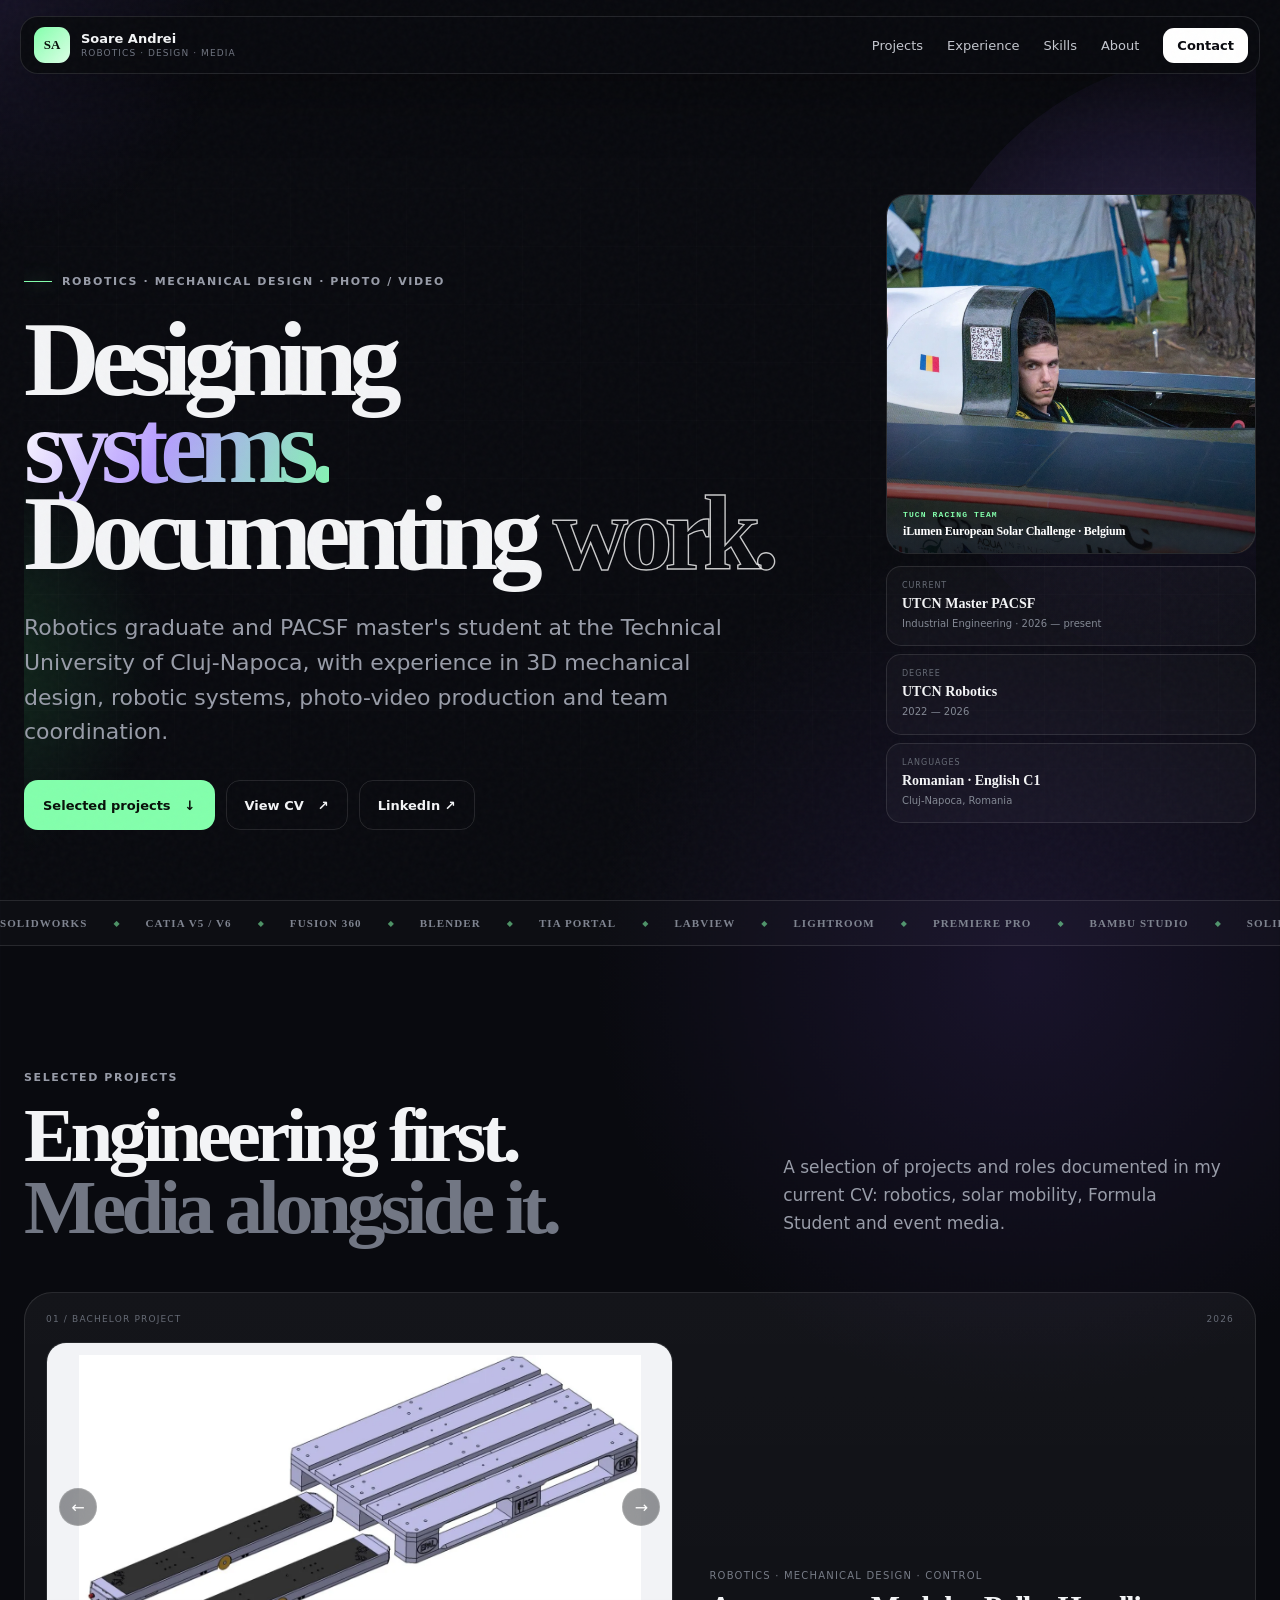
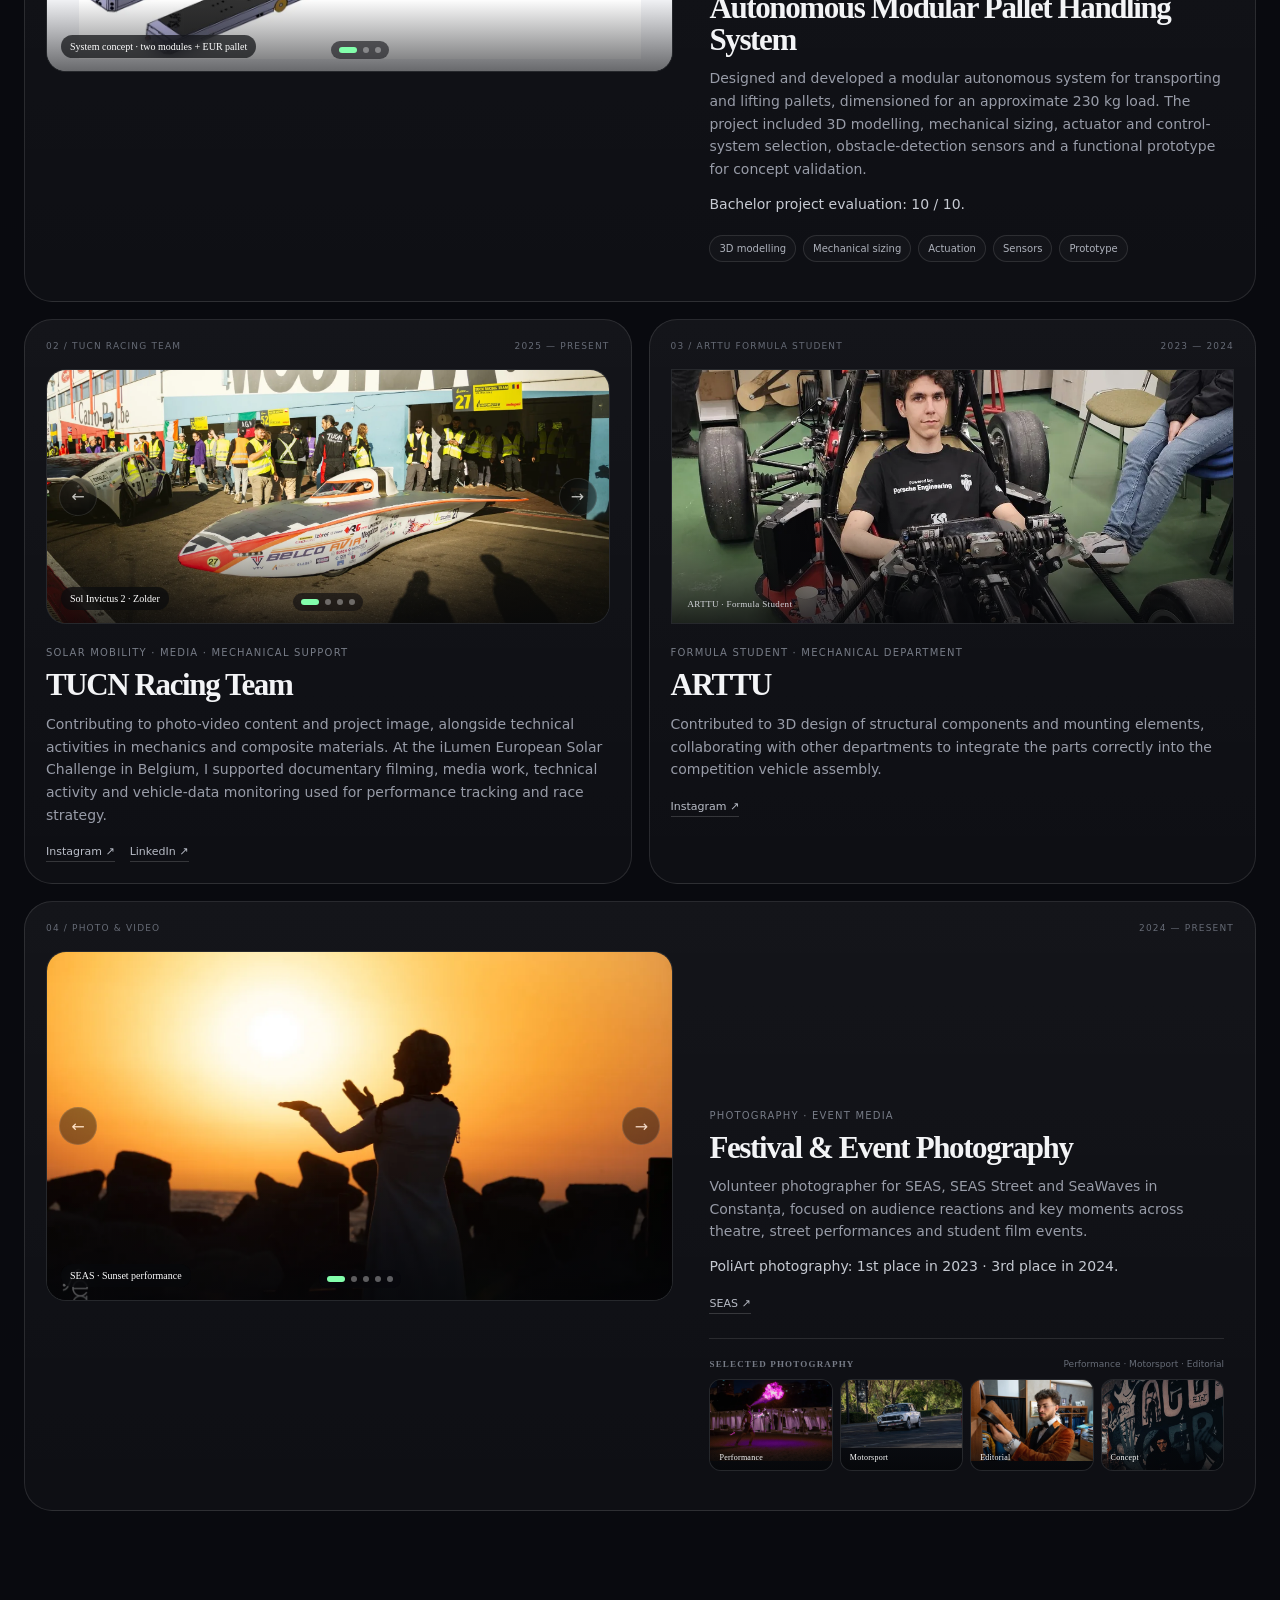
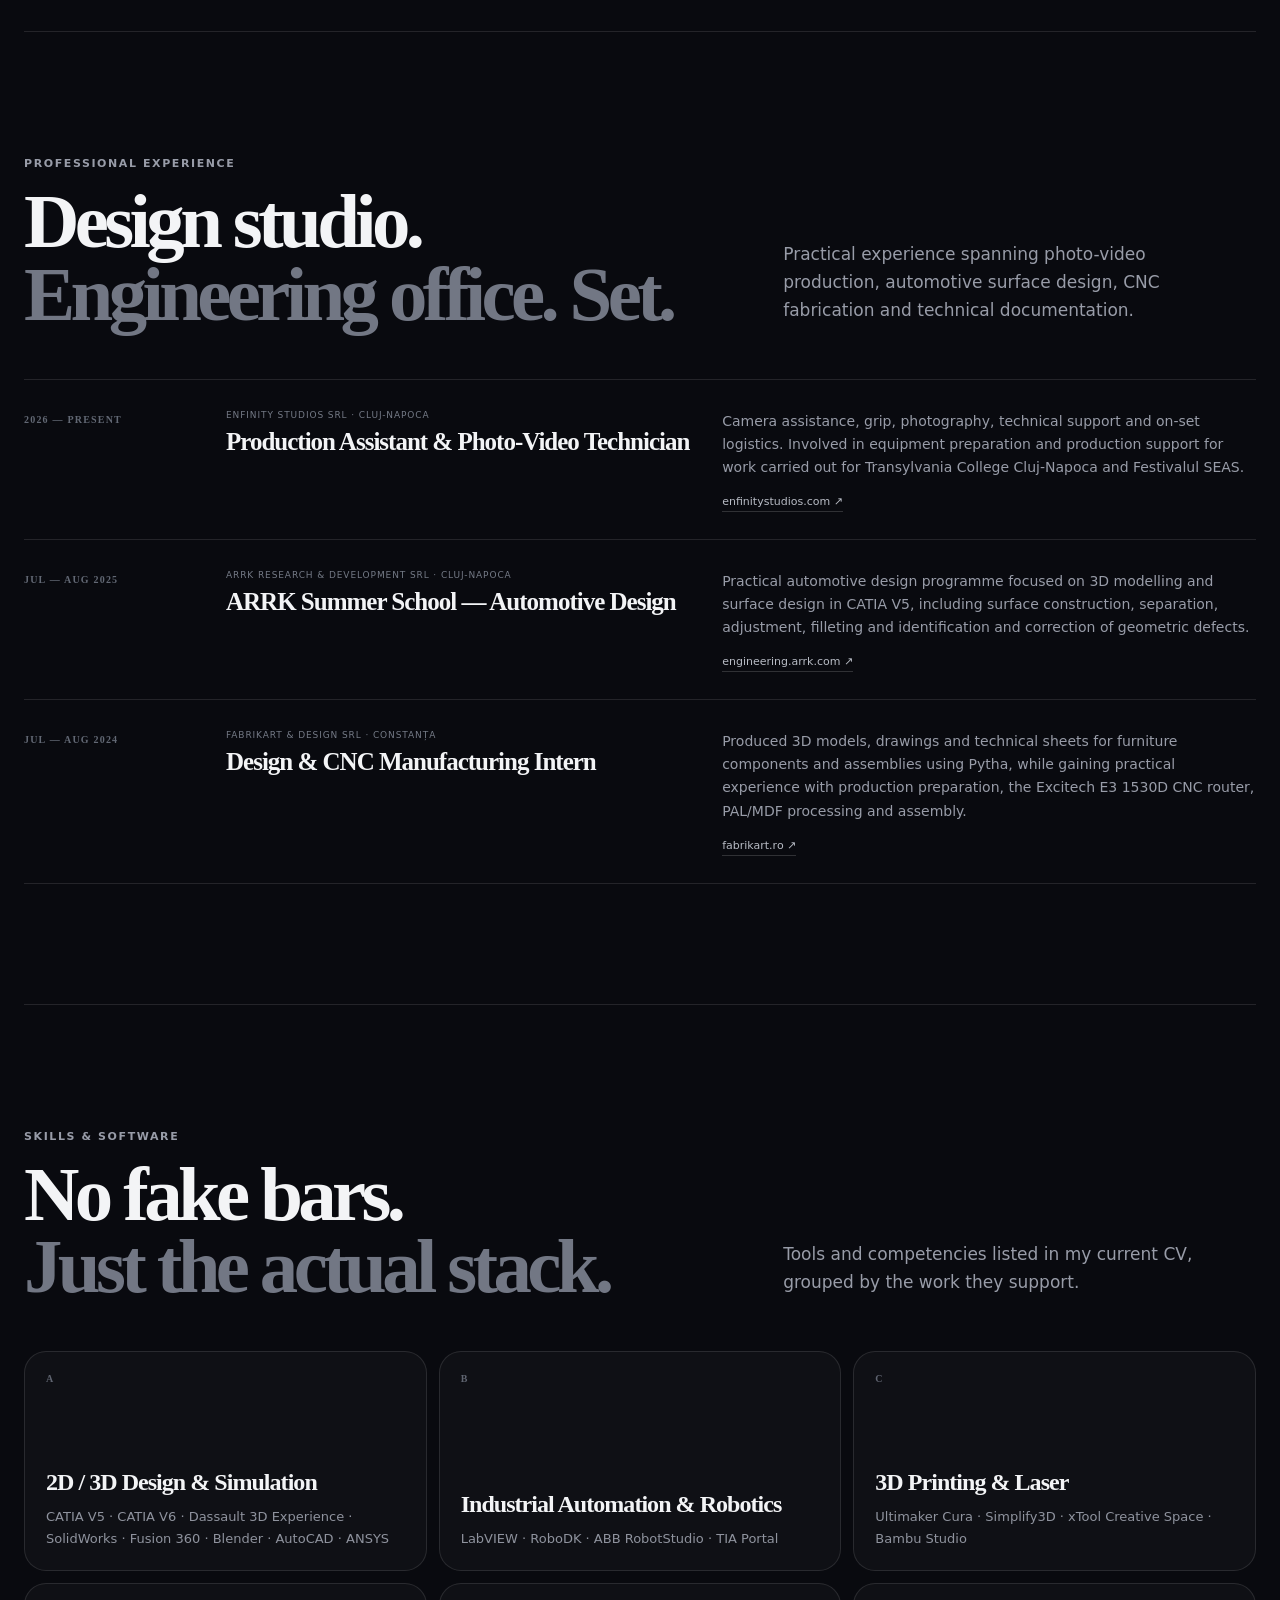
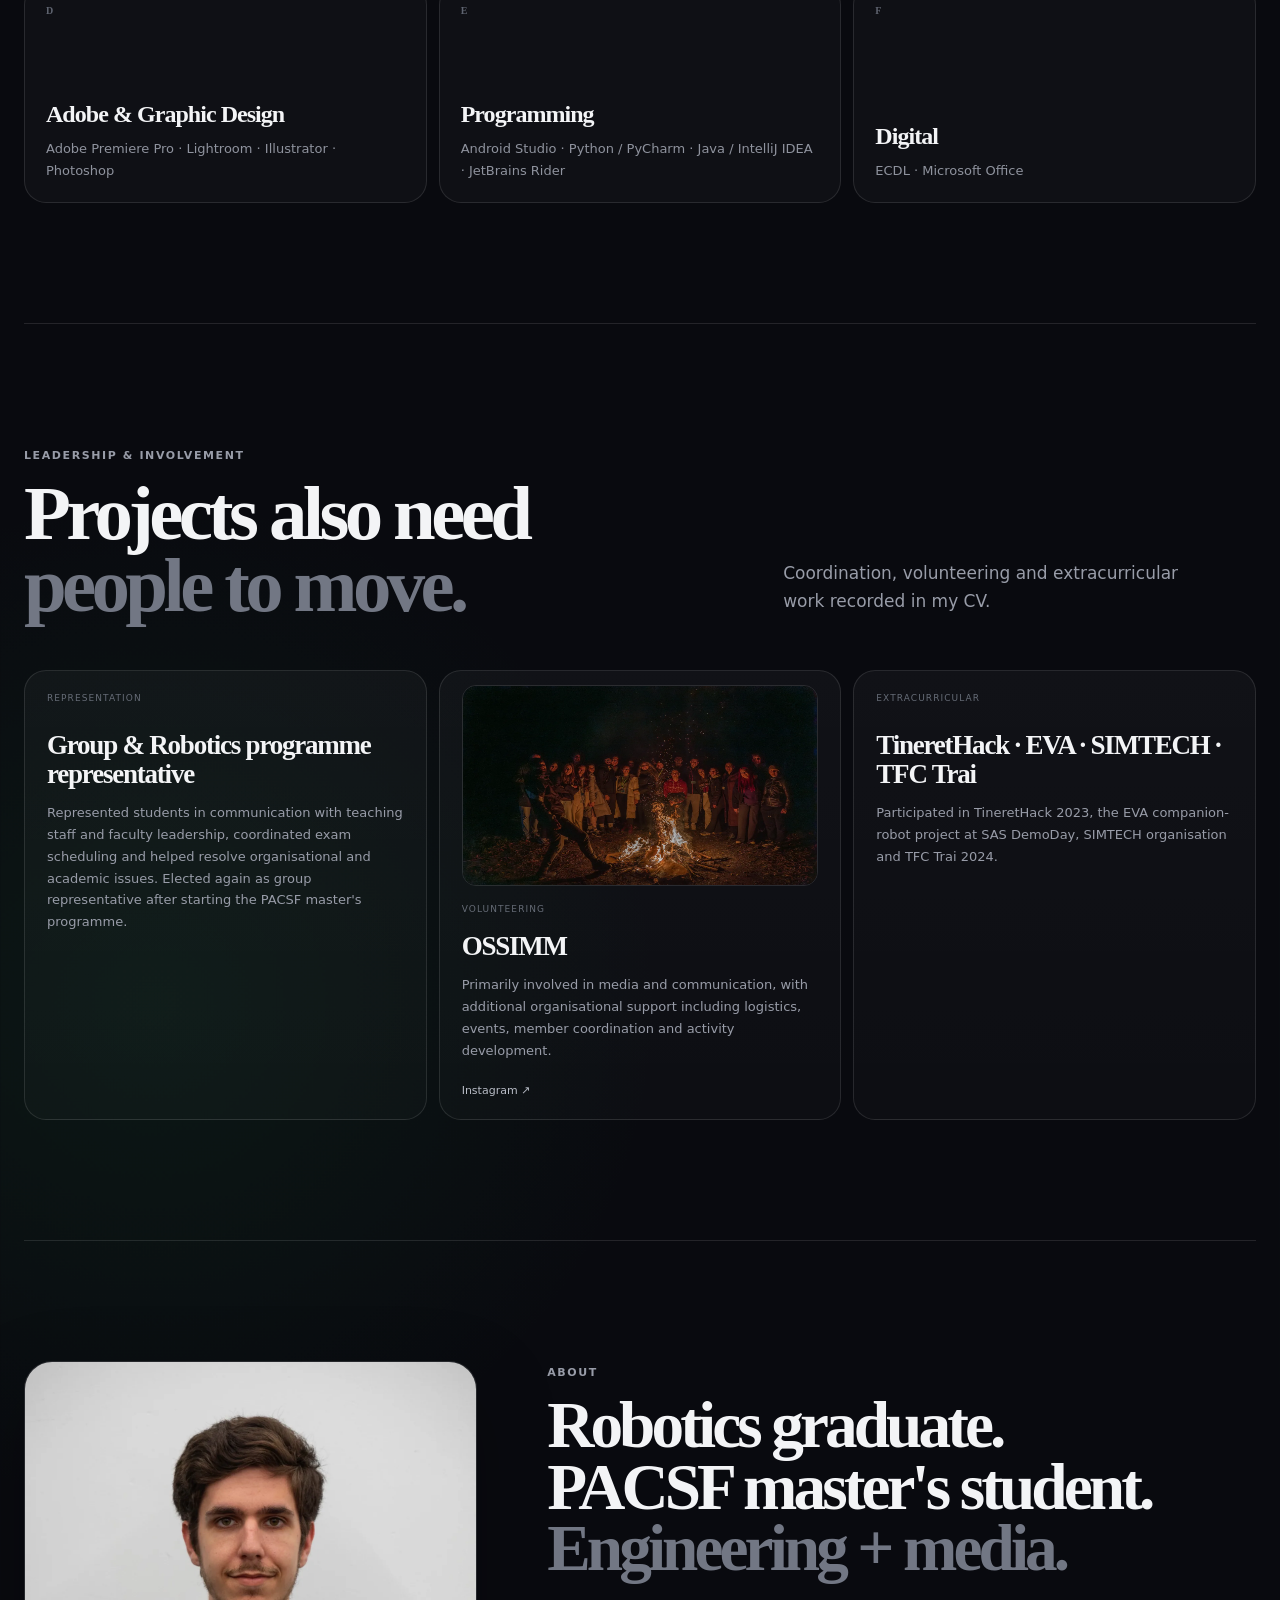
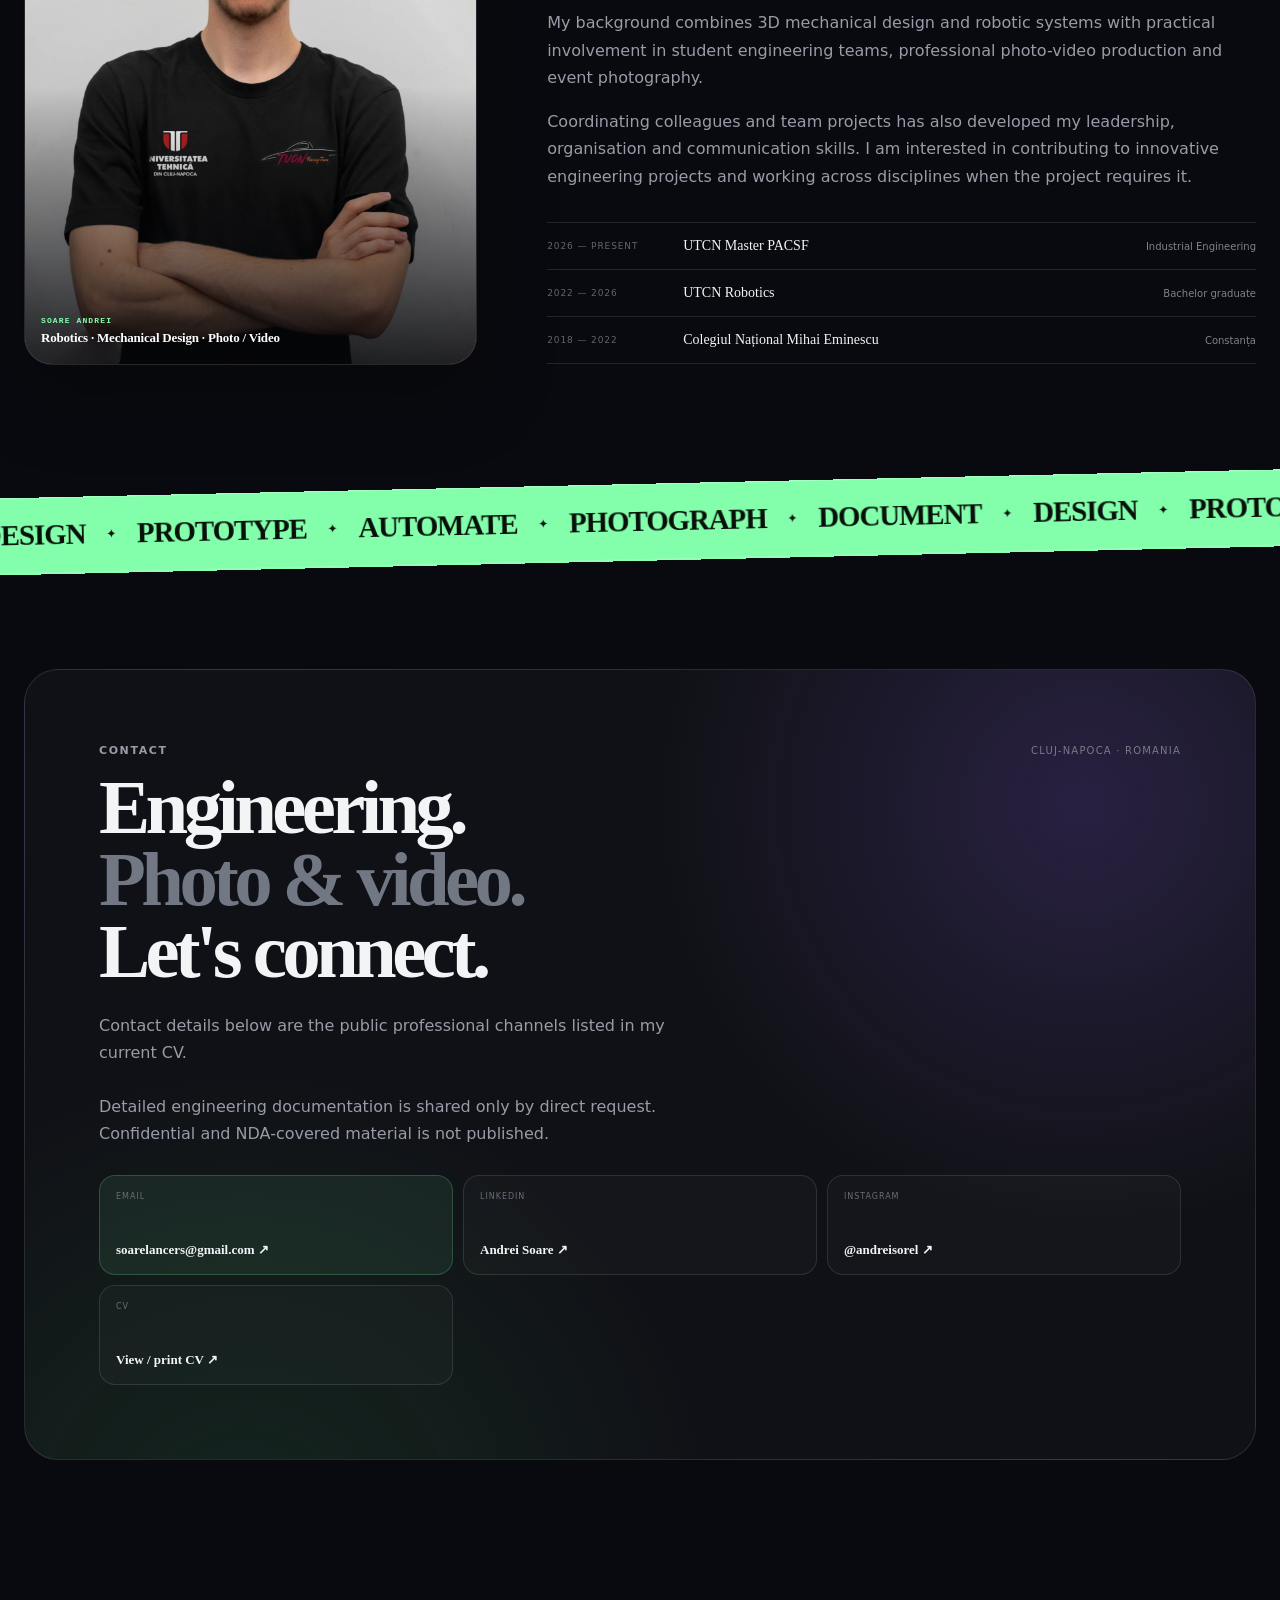
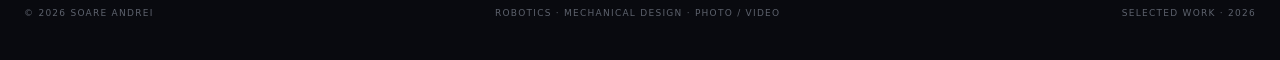
==== commit 9d048d5c: "Add CV access and portfolio polish" ====
--- a/index.html
+++ b/index.html
@@ -8,13 +8,33 @@
   <meta property="og:title" content="Soare Andrei — Robotics · Design · Media">
   <meta property="og:description" content="Robotics graduate and PACSF master's student at UTCN, with experience in mechanical design, robotic systems and photo-video production.">
   <meta property="og:type" content="website">
+  <meta property="og:site_name" content="Soare Andrei Portfolio">
+  <meta property="og:url" content="https://sorel21.github.io/Sorel212/">
   <meta property="og:image" content="https://sorel21.github.io/Sorel212/assets/hero-cockpit.webp">
+  <meta name="twitter:card" content="summary_large_image">
+  <meta name="robots" content="index,follow">
+  <link rel="canonical" href="https://sorel21.github.io/Sorel212/">
   <title>Soare Andrei — Robotics · Design · Media</title>
   <link rel="icon" href="favicon.svg" type="image/svg+xml">
+  <link rel="preload" as="image" href="assets/hero-cockpit.webp" fetchpriority="high" decoding="async">
   <link rel="preconnect" href="https://fonts.googleapis.com">
   <link rel="preconnect" href="https://fonts.gstatic.com" crossorigin>
   <link href="https://fonts.googleapis.com/css2?family=DM+Sans:wght@400;500;600;700&family=Space+Grotesk:wght@500;600;700&display=swap" rel="stylesheet">
   <link rel="stylesheet" href="styles.css">
+  <script type="application/ld+json">
+  {
+    "@context":"https://schema.org",
+    "@type":"Person",
+    "name":"Soare Andrei",
+    "url":"https://sorel21.github.io/Sorel212/",
+    "sameAs":[
+      "https://www.linkedin.com/in/andrei-soare-3b8b732bb/",
+      "https://www.instagram.com/andreisorel/"
+    ],
+    "alumniOf":{"@type":"CollegeOrUniversity","name":"Technical University of Cluj-Napoca"},
+    "knowsAbout":["Robotics","Mechanical Design","Industrial Automation","Photography","Video Production"]
+  }
+  </script>
 </head>
 <body>
   <div class="page-noise" aria-hidden="true"></div>
@@ -63,6 +83,7 @@
         </p>
         <div class="hero-actions">
           <a class="btn btn-primary" href="#work">Selected projects <span>↓</span></a>
+          <a class="btn btn-ghost btn-cv" href="cv.html">View CV <span>↗</span></a>
           <a class="btn btn-ghost" href="https://www.linkedin.com/in/andrei-soare-3b8b732bb/" target="_blank" rel="noreferrer">LinkedIn ↗</a>
         </div>
       </div>
@@ -131,15 +152,15 @@
           <div class="project-photo-slot carousel portfolio-carousel bachelor-carousel" data-autoplay="4600" aria-label="CAD views of the autonomous modular pallet handling system">
             <div class="carousel-viewport">
               <figure class="carousel-slide is-active">
-                <img src="assets/bachelor-main.webp" alt="CAD assembly showing two autonomous modules positioned under a EUR pallet" loading="lazy">
+                <img src="assets/bachelor-main.webp" alt="CAD assembly showing two autonomous modules positioned under a EUR pallet" loading="lazy" decoding="async">
                 <figcaption>System concept · two modules + EUR pallet</figcaption>
               </figure>
               <figure class="carousel-slide">
-                <img src="assets/bachelor-unit.webp" alt="CAD isometric view of one autonomous pallet transport module" loading="lazy">
+                <img src="assets/bachelor-unit.webp" alt="CAD isometric view of one autonomous pallet transport module" loading="lazy" decoding="async">
                 <figcaption>Module design</figcaption>
               </figure>
               <figure class="carousel-slide">
-                <img src="assets/bachelor-side.webp" alt="CAD side view of the lifting mechanism" loading="lazy">
+                <img src="assets/bachelor-side.webp" alt="CAD side view of the lifting mechanism" loading="lazy" decoding="async">
                 <figcaption>Lifting geometry</figcaption>
               </figure>
             </div>
@@ -175,19 +196,19 @@
           <div class="project-photo-slot carousel portfolio-carousel compact-carousel tucn-carousel" data-autoplay="5200" aria-label="TUCN Racing Team at the iLumen European Solar Challenge">
             <div class="carousel-viewport">
               <figure class="carousel-slide is-active">
-                <img src="assets/tucn-main.webp" alt="TUCN Racing Team solar car Sol Invictus 2 in the pit lane at Zolder" loading="lazy">
+                <img src="assets/tucn-main.webp" alt="TUCN Racing Team solar car Sol Invictus 2 in the pit lane at Zolder" loading="lazy" decoding="async">
                 <figcaption>Sol Invictus 2 · Zolder</figcaption>
               </figure>
               <figure class="carousel-slide">
-                <img src="assets/tucn-team.webp" alt="TUCN Racing Team with Sol Invictus 2 at Zolder" loading="lazy">
+                <img src="assets/tucn-team.webp" alt="TUCN Racing Team with Sol Invictus 2 at Zolder" loading="lazy" decoding="async">
                 <figcaption>TUCN Racing Team · Zolder</figcaption>
               </figure>
               <figure class="carousel-slide">
-                <img src="assets/tucn-drone.webp" alt="Solar cars and teams photographed from above at Zolder" loading="lazy">
+                <img src="assets/tucn-drone.webp" alt="Solar cars and teams photographed from above at Zolder" loading="lazy" decoding="async">
                 <figcaption>iLumen European Solar Challenge</figcaption>
               </figure>
               <figure class="carousel-slide">
-                <img src="assets/tucn-media.webp" alt="Soare Andrei working at a laptop during the solar car competition" loading="lazy">
+                <img src="assets/tucn-media.webp" alt="Soare Andrei working at a laptop during the solar car competition" loading="lazy" decoding="async">
                 <figcaption>Media & data support</figcaption>
               </figure>
             </div>
@@ -222,7 +243,7 @@
             <span>2023 — 2024</span>
           </div>
           <figure class="project-photo-slot project-gallery single-project-image arttu-image">
-            <img src="assets/arttu.webp" alt="Soare Andrei seated in the ARTTU Formula Student car" loading="lazy">
+            <img src="assets/arttu.webp" alt="Soare Andrei seated in the ARTTU Formula Student car" loading="lazy" decoding="async">
             <figcaption>ARTTU · Formula Student</figcaption>
           </figure>
           <div class="project-copy">
@@ -248,7 +269,7 @@
           <div class="project-photo-slot carousel portfolio-carousel media-carousel" data-autoplay="5000" aria-label="Selected SEAS festival and event photography">
             <div class="carousel-viewport">
               <figure class="carousel-slide is-active">
-                <div class="portfolio-sprite sprite-frame sprite-1" role="img" aria-label="SEAS performer silhouetted against a sunset"></div>
+                <img class="portfolio-photo sprite-1" src="assets/seas-sunset.webp" alt="SEAS performer silhouetted against a sunset" loading="lazy" decoding="async">
                 <figcaption>SEAS · Sunset performance</figcaption>
               </figure>
               <figure class="carousel-slide">
@@ -256,15 +277,15 @@
                 <figcaption>SEAS · Performance</figcaption>
               </figure>
               <figure class="carousel-slide">
-                <div class="portfolio-sprite sprite-frame sprite-3" role="img" aria-label="Illuminated percussion performance with an audience"></div>
+                <img class="portfolio-photo sprite-3" src="assets/seas-drums.webp" alt="Illuminated percussion performance with an audience" loading="lazy" decoding="async">
                 <figcaption>SEAS Street · Live performance</figcaption>
               </figure>
               <figure class="carousel-slide">
-                <div class="portfolio-sprite sprite-frame sprite-4" role="img" aria-label="Intentional motion-blur dance photograph"></div>
+                <img class="portfolio-photo sprite-4" src="assets/seas-motion.webp" alt="Intentional motion-blur dance photograph" loading="lazy" decoding="async">
                 <figcaption>SEAS · Motion study</figcaption>
               </figure>
               <figure class="carousel-slide">
-                <div class="portfolio-sprite sprite-frame sprite-5" role="img" aria-label="Traditional dance performance on stage"></div>
+                <img class="portfolio-photo sprite-5" src="assets/seas-stage.webp" alt="Traditional dance performance on stage" loading="lazy" decoding="async">
                 <figcaption>SEAS · Stage photography</figcaption>
               </figure>
             </div>
@@ -299,19 +320,19 @@
               </div>
               <div class="selected-photo-grid">
                 <figure>
-                  <div class="portfolio-sprite sprite-frame sprite-6" role="img" aria-label="Fire performance photograph"></div>
+                  <img class="portfolio-photo sprite-6" src="assets/photo-fire.webp" alt="Fire performance photograph" loading="lazy" decoding="async">
                   <figcaption>Performance</figcaption>
                 </figure>
                 <figure>
-                  <div class="portfolio-sprite sprite-frame sprite-7" role="img" aria-label="Rally car photographed in motion"></div>
+                  <img class="portfolio-photo sprite-7" src="assets/photo-motorsport.webp" alt="Rally car photographed in motion" loading="lazy" decoding="async">
                   <figcaption>Motorsport</figcaption>
                 </figure>
                 <figure>
-                  <div class="portfolio-sprite sprite-frame sprite-8" role="img" aria-label="Editorial portrait in an orange jacket"></div>
+                  <img class="portfolio-photo sprite-8" src="assets/photo-editorial.webp" alt="Editorial portrait in an orange jacket" loading="lazy" decoding="async">
                   <figcaption>Editorial</figcaption>
                 </figure>
                 <figure>
-                  <div class="portfolio-sprite sprite-frame sprite-9" role="img" aria-label="Dark conceptual portrait with geometric mask"></div>
+                  <img class="portfolio-photo sprite-9" src="assets/photo-concept.webp" alt="Dark conceptual portrait with geometric mask" loading="lazy" decoding="async">
                   <figcaption>Concept</figcaption>
                 </figure>
               </div>
@@ -451,7 +472,7 @@
           </p>
         </article>
         <article class="involvement-card involvement-card-photo reveal">
-          <div class="involvement-photo portfolio-sprite sprite-frame sprite-10" role="img" aria-label="OSSIMM community activity around a campfire"></div>
+          <img class="involvement-photo" src="assets/ossimm-community.webp" alt="OSSIMM community activity around a campfire" loading="lazy" decoding="async">
           <span>VOLUNTEERING</span>
           <h3>OSSIMM</h3>
           <p>
@@ -474,7 +495,7 @@
     <section class="section about-section" id="about">
       <div class="portrait-wrap reveal">
         <figure class="portrait-frame">
-          <img src="assets/portrait.webp" alt="Portrait of Soare Andrei wearing a TUCN Racing Team shirt" loading="lazy">
+          <img src="assets/portrait.webp" alt="Portrait of Soare Andrei wearing a TUCN Racing Team shirt" loading="lazy" decoding="async">
           <figcaption>
             <span>SOARE ANDREI</span>
             <strong>Robotics · Mechanical Design · Photo / Video</strong>
@@ -534,6 +555,9 @@
         <h2>Engineering.<br><span>Photo & video.</span><br>Let's connect.</h2>
         <p>
           Contact details below are the public professional channels listed in my current CV.
+        </p>
+        <p class="contact-note">
+          Detailed engineering documentation is shared only by direct request. Confidential and NDA-covered material is not published.
         </p>
         <div class="contact-links">
           <a class="contact-link primary-contact" href="mailto:soarelancers@gmail.com">
@@ -545,6 +569,9 @@
           <a class="contact-link" href="https://www.instagram.com/andreisorel/" target="_blank" rel="noreferrer">
             <span>Instagram</span><strong>@andreisorel ↗</strong>
           </a>
+          <a class="contact-link cv-contact" href="cv.html">
+            <span>CV</span><strong>View / print CV ↗</strong>
+          </a>
         </div>
       </div>
     </section>
@@ -553,7 +580,7 @@
   <footer>
     <span>© <span id="year"></span> Soare Andrei</span>
     <span>Robotics · Mechanical Design · Photo / Video</span>
-    <span>Portfolio in progress</span>
+    <span>Selected work · 2026</span>
   </footer>
 
   <script src="script.js"></script>
--- a/styles.css
+++ b/styles.css
@@ -15,7 +15,7 @@
   --radius:28px;
 }
 *{box-sizing:border-box}
-html{scroll-behavior:smooth}
+html{scroll-behavior:smooth;scroll-padding-top:105px}
 body{
   margin:0;
   background:
@@ -53,8 +53,9 @@
   width:min(calc(100% - 32px),var(--max));
   display:flex;align-items:center;justify-content:space-between;
   padding:10px 11px 10px 13px;border:1px solid var(--line);border-radius:18px;
-  background:rgba(9,10,15,.72);backdrop-filter:blur(20px);
-  box-shadow:0 18px 60px rgba(0,0,0,.24)
+  background:rgba(9,10,15,.92);backdrop-filter:blur(20px);
+  -webkit-backdrop-filter:blur(20px);
+  box-shadow:0 18px 60px rgba(0,0,0,.34)
 }
 .brand{display:flex;align-items:center;gap:11px}
 .brand-mark{
@@ -73,6 +74,8 @@
 }
 .nav-toggle{display:none;border:0;background:transparent;padding:10px}
 .nav-toggle span{display:block;width:23px;height:1px;background:#fff;margin:5px 0}
+
+.section[id],#top{scroll-margin-top:105px}
 
 main,footer{position:relative;z-index:1}
 .hero{
@@ -594,3 +597,71 @@
   .arttu-image{height:300px!important;min-height:0!important}
   .carousel-arrow{width:34px;height:34px}
 }
+
+
+/* Curated photography — visually strong, intentionally secondary to engineering */
+.media-carousel{height:350px}
+.portfolio-sprite{
+  position:absolute;inset:0;
+  width:100%;height:100%;
+  background-repeat:no-repeat;
+  background-size:cover;
+  background-position:center;
+  transition:transform .6s cubic-bezier(.2,.7,.2,1)
+}
+.carousel:hover .carousel-slide.is-active .portfolio-sprite{transform:scale(1.018)}
+
+.sprite-1{background-image:url("assets/seas-sunset.webp");background-position:center 48%}
+.sprite-2{background-image:url("assets/seas-dance.webp");background-position:center 42%}
+.sprite-3{background-image:url("assets/seas-drums.webp");background-position:center 48%}
+.sprite-4{background-image:url("assets/seas-motion.webp");background-position:center 50%}
+.sprite-5{background-image:url("assets/seas-stage.webp");background-position:center 45%}
+.sprite-6{background-image:url("assets/photo-fire.webp");background-position:center 46%}
+.sprite-7{background-image:url("assets/photo-motorsport.webp");background-position:center 52%}
+.sprite-8{background-image:url("assets/photo-editorial.webp");background-position:center 42%}
+.sprite-9{background-image:url("assets/photo-concept.webp");background-position:center 38%}
+.sprite-10{background-image:url("assets/ossimm-community.webp");background-position:center 50%}
+
+.selected-photo-set{
+  margin-top:24px;padding-top:20px;border-top:1px solid var(--line)
+}
+.selected-photo-head{
+  display:flex;align-items:end;justify-content:space-between;gap:16px;margin-bottom:10px
+}
+.selected-photo-head span{
+  color:#777c87;font:600 9px "Space Grotesk";letter-spacing:.13em
+}
+.selected-photo-head small{color:#666c77;font-size:9px}
+.selected-photo-grid{display:grid;grid-template-columns:repeat(4,1fr);gap:7px}
+.selected-photo-grid figure{
+  position:relative;overflow:hidden;margin:0;aspect-ratio:4/3;
+  border:1px solid var(--line);border-radius:12px;background:#0b0d12
+}
+.selected-photo-grid figure:after{
+  content:"";position:absolute;inset:0;pointer-events:none;
+  background:linear-gradient(180deg,transparent 58%,rgba(5,6,9,.76))
+}
+.selected-photo-grid figcaption{
+  position:absolute;z-index:2;left:9px;bottom:8px;
+  color:#fff;font:500 8px "DM Sans";letter-spacing:.03em
+}
+.selected-photo-grid figure:hover .portfolio-sprite{transform:scale(1.045)}
+
+.involvement-card-photo{padding-top:14px}
+.involvement-photo{
+  position:relative!important;inset:auto!important;
+  width:100%;height:auto;aspect-ratio:16/9;
+  margin-bottom:18px;border:1px solid var(--line);border-radius:14px;overflow:hidden;
+  background-repeat:no-repeat;background-size:cover;background-position:center
+}
+.involvement-card-photo h3{margin-top:18px}
+
+@media(max-width:1040px){
+  .media-carousel{height:320px}
+  .selected-photo-grid{grid-template-columns:repeat(2,1fr)}
+}
+@media(max-width:760px){
+  .media-carousel{height:270px}
+  .selected-photo-head{align-items:flex-start;flex-direction:column;gap:4px}
+  .selected-photo-grid{grid-template-columns:repeat(2,1fr)}
+}
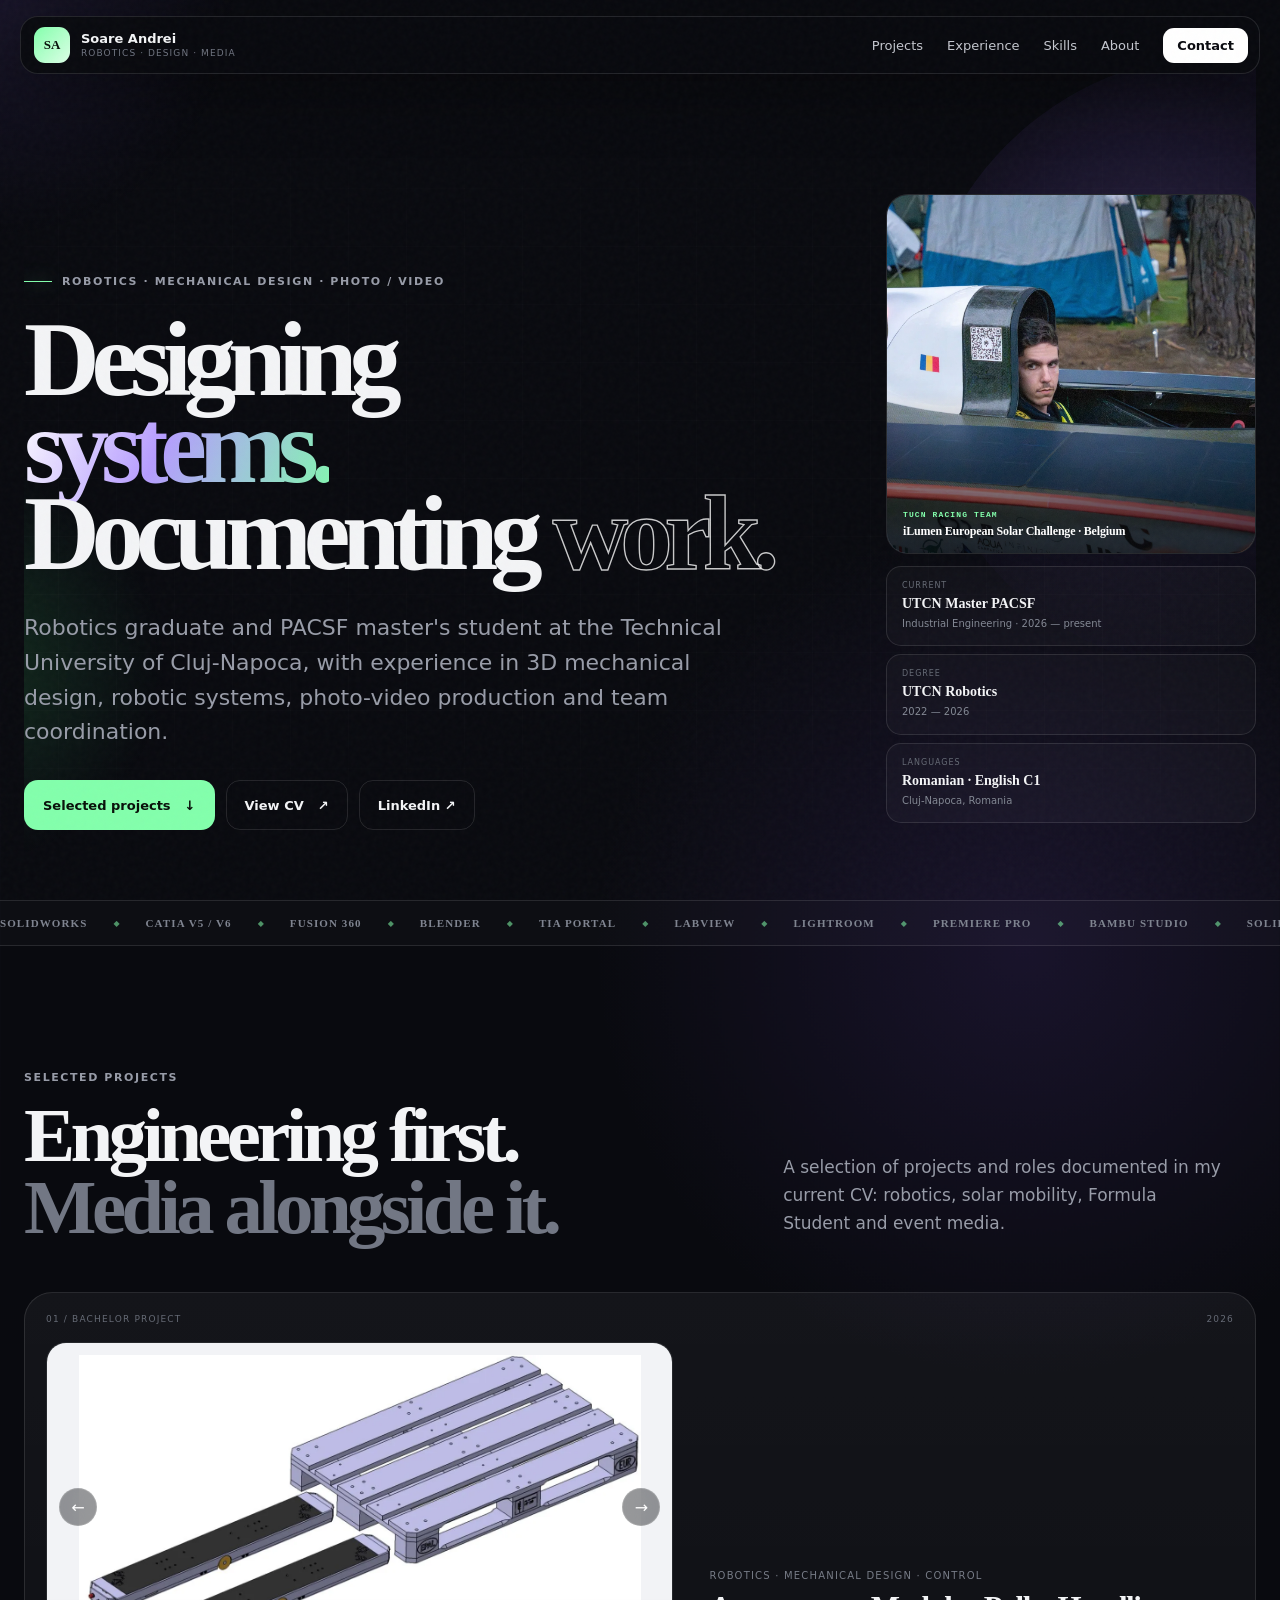
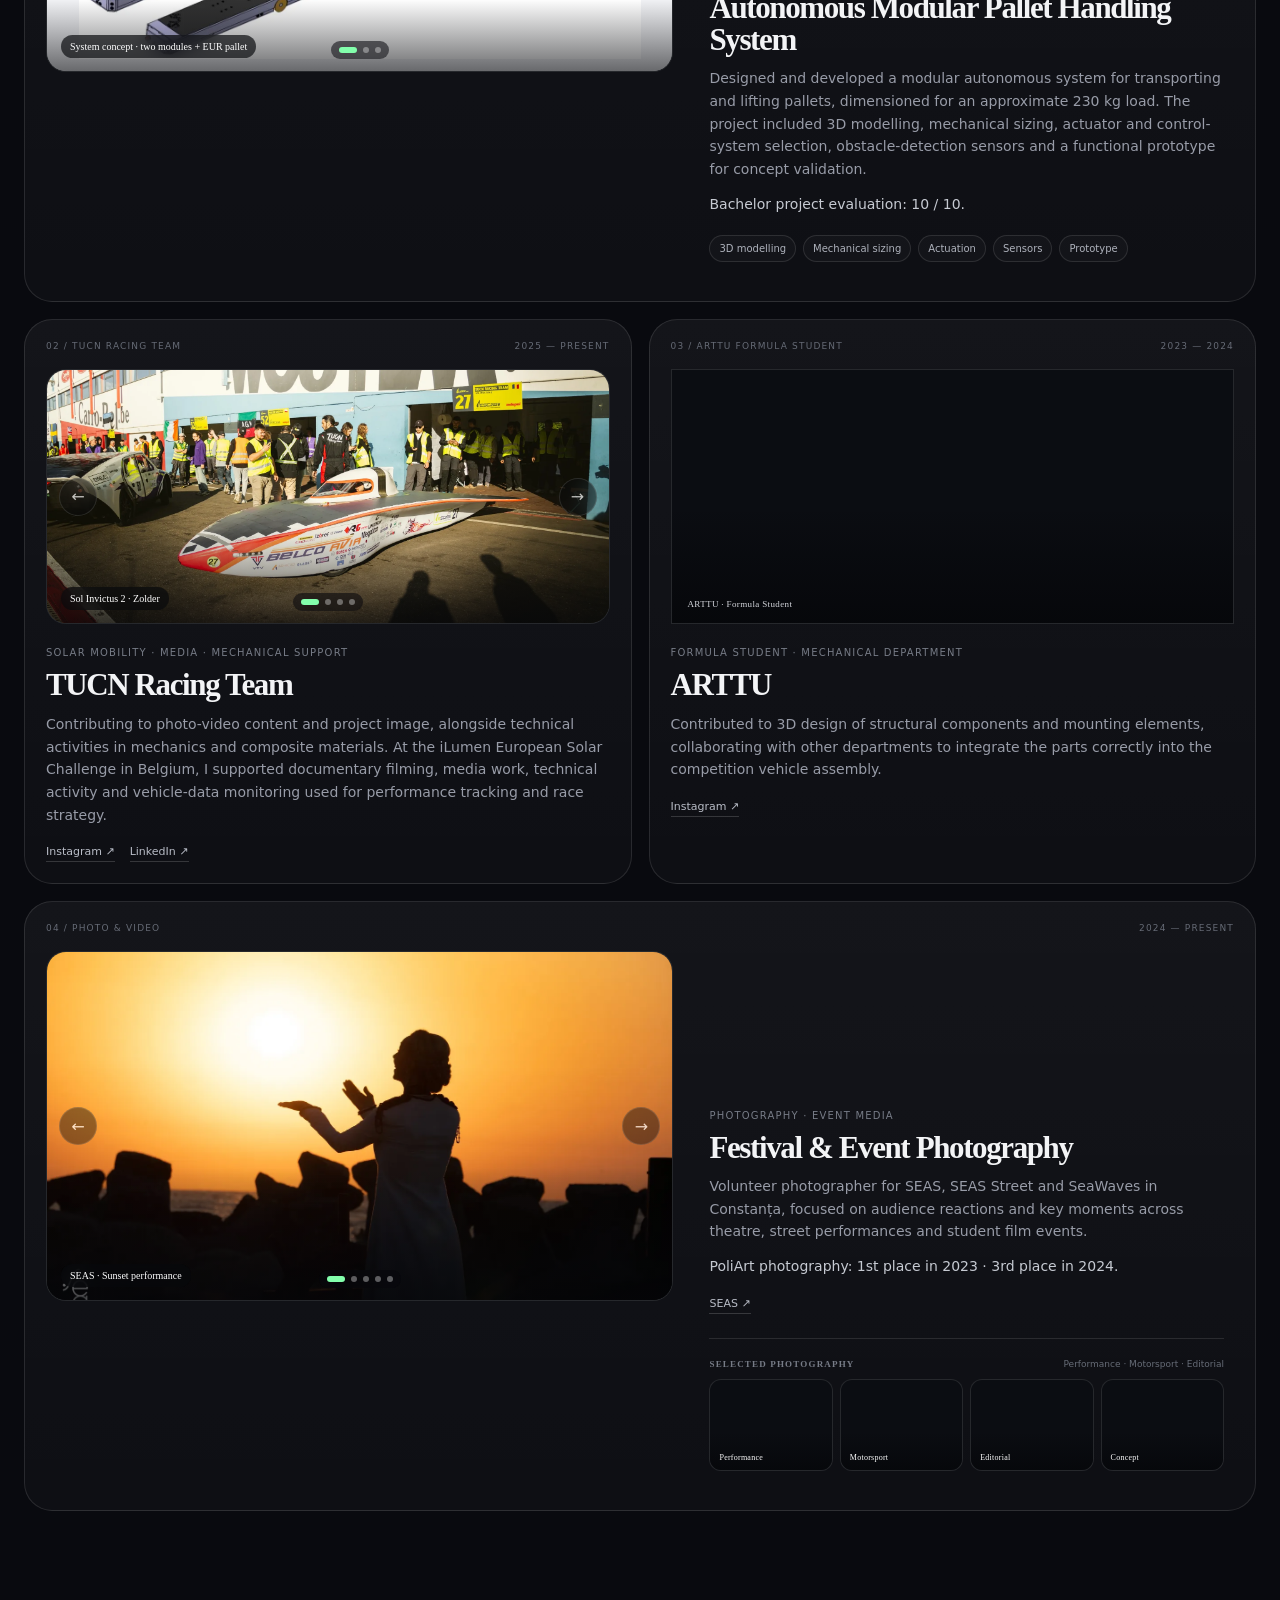
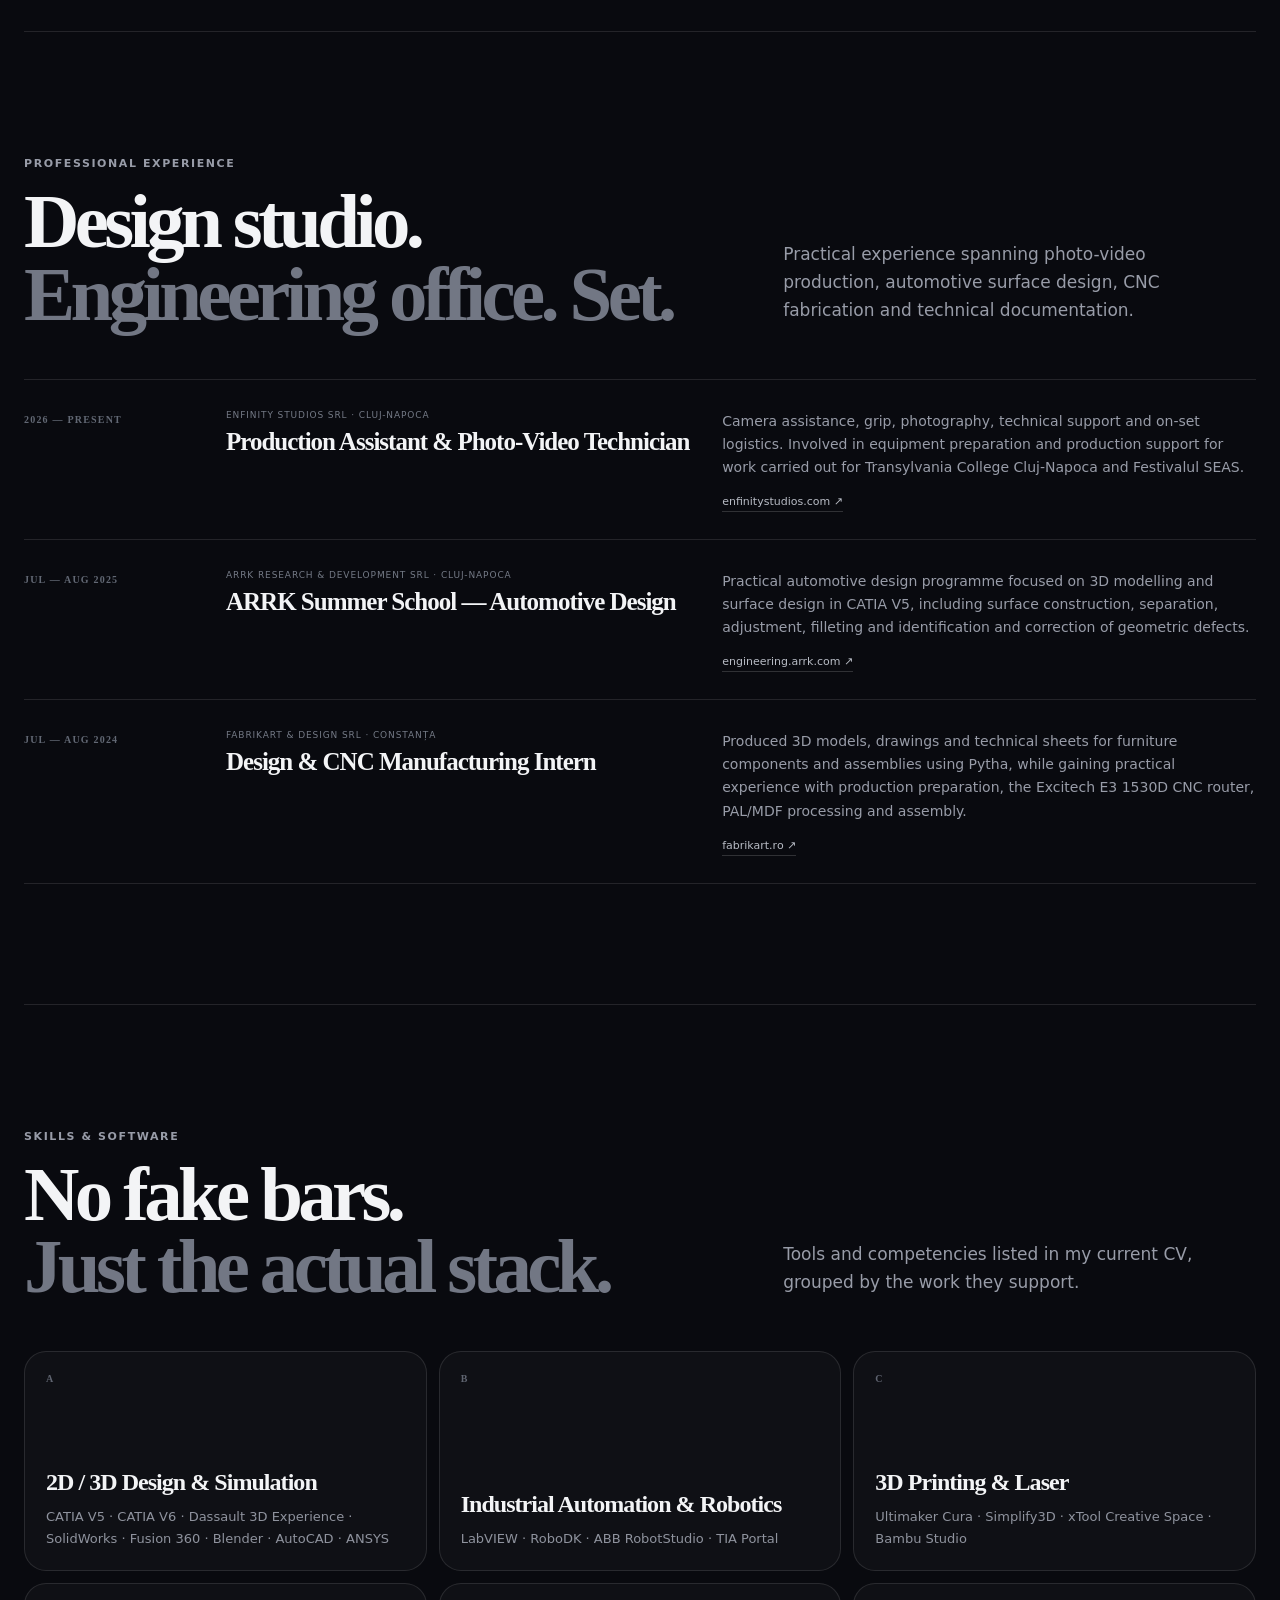
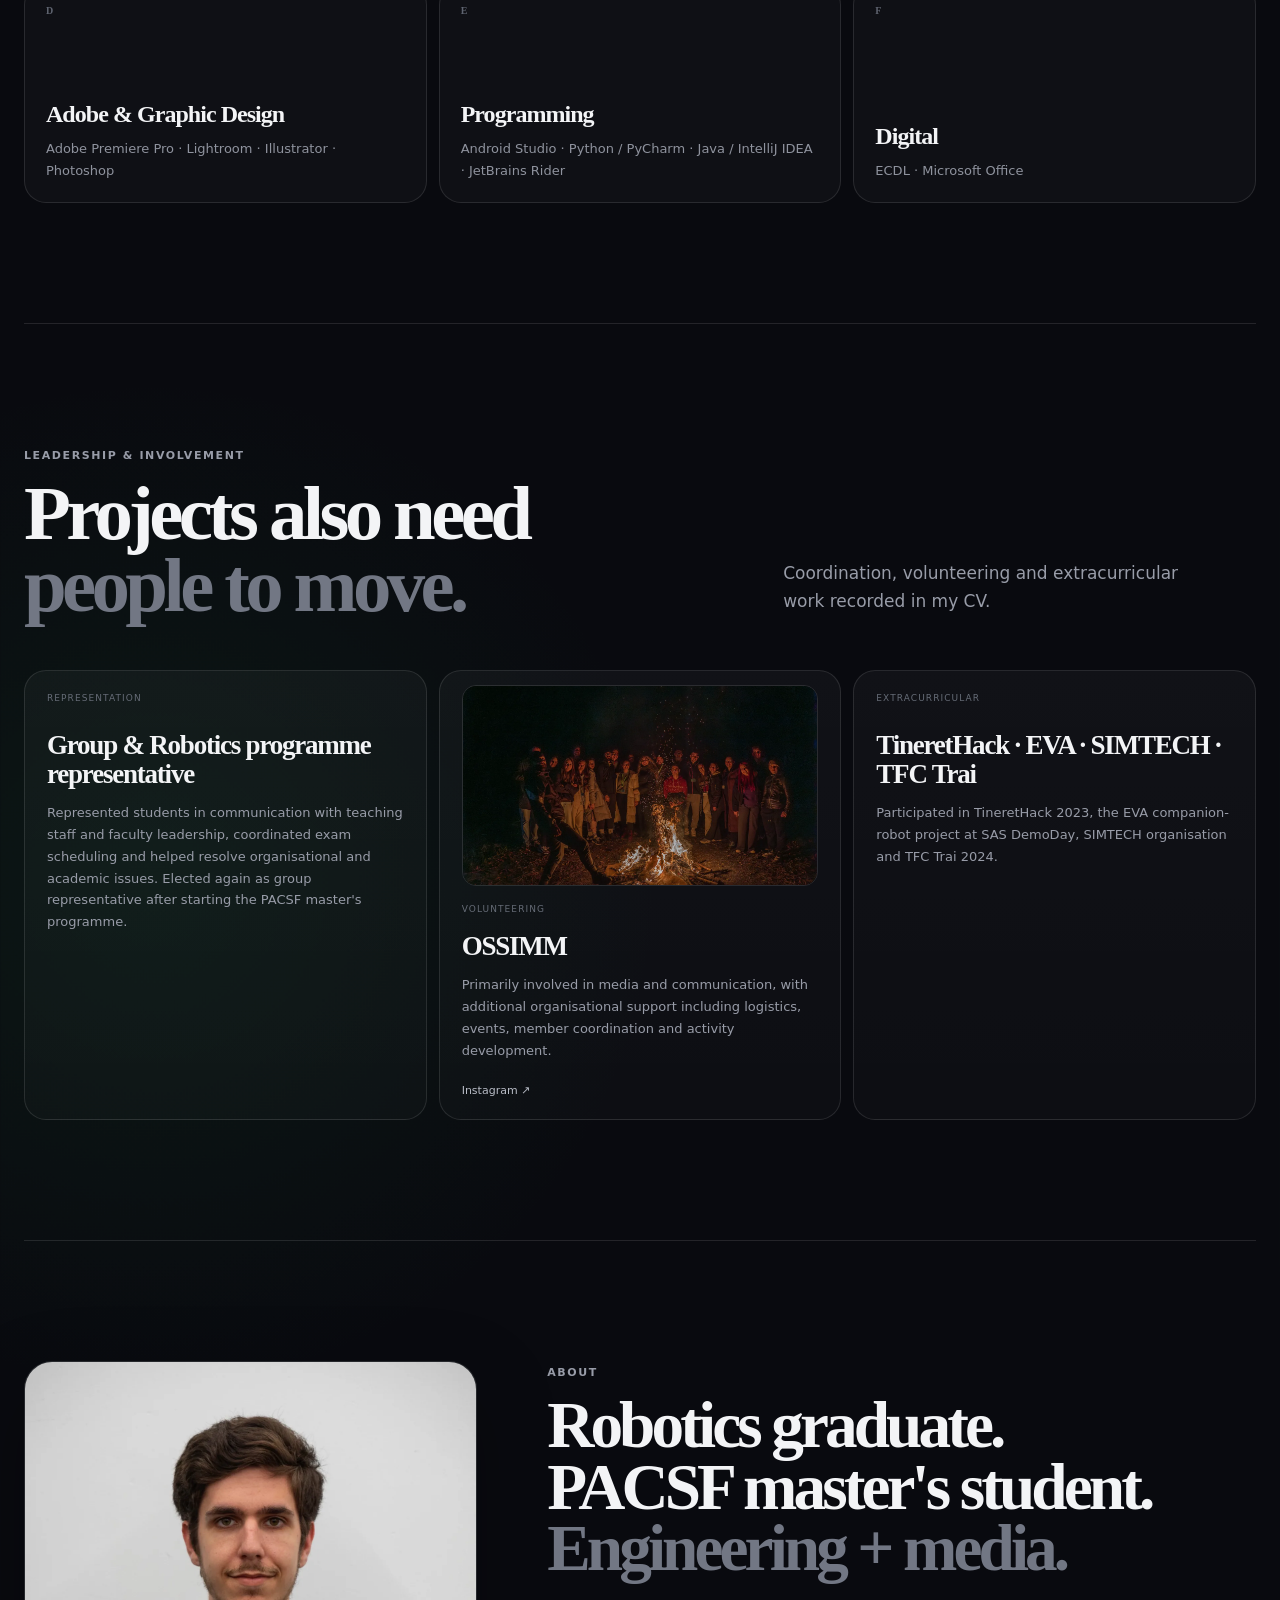
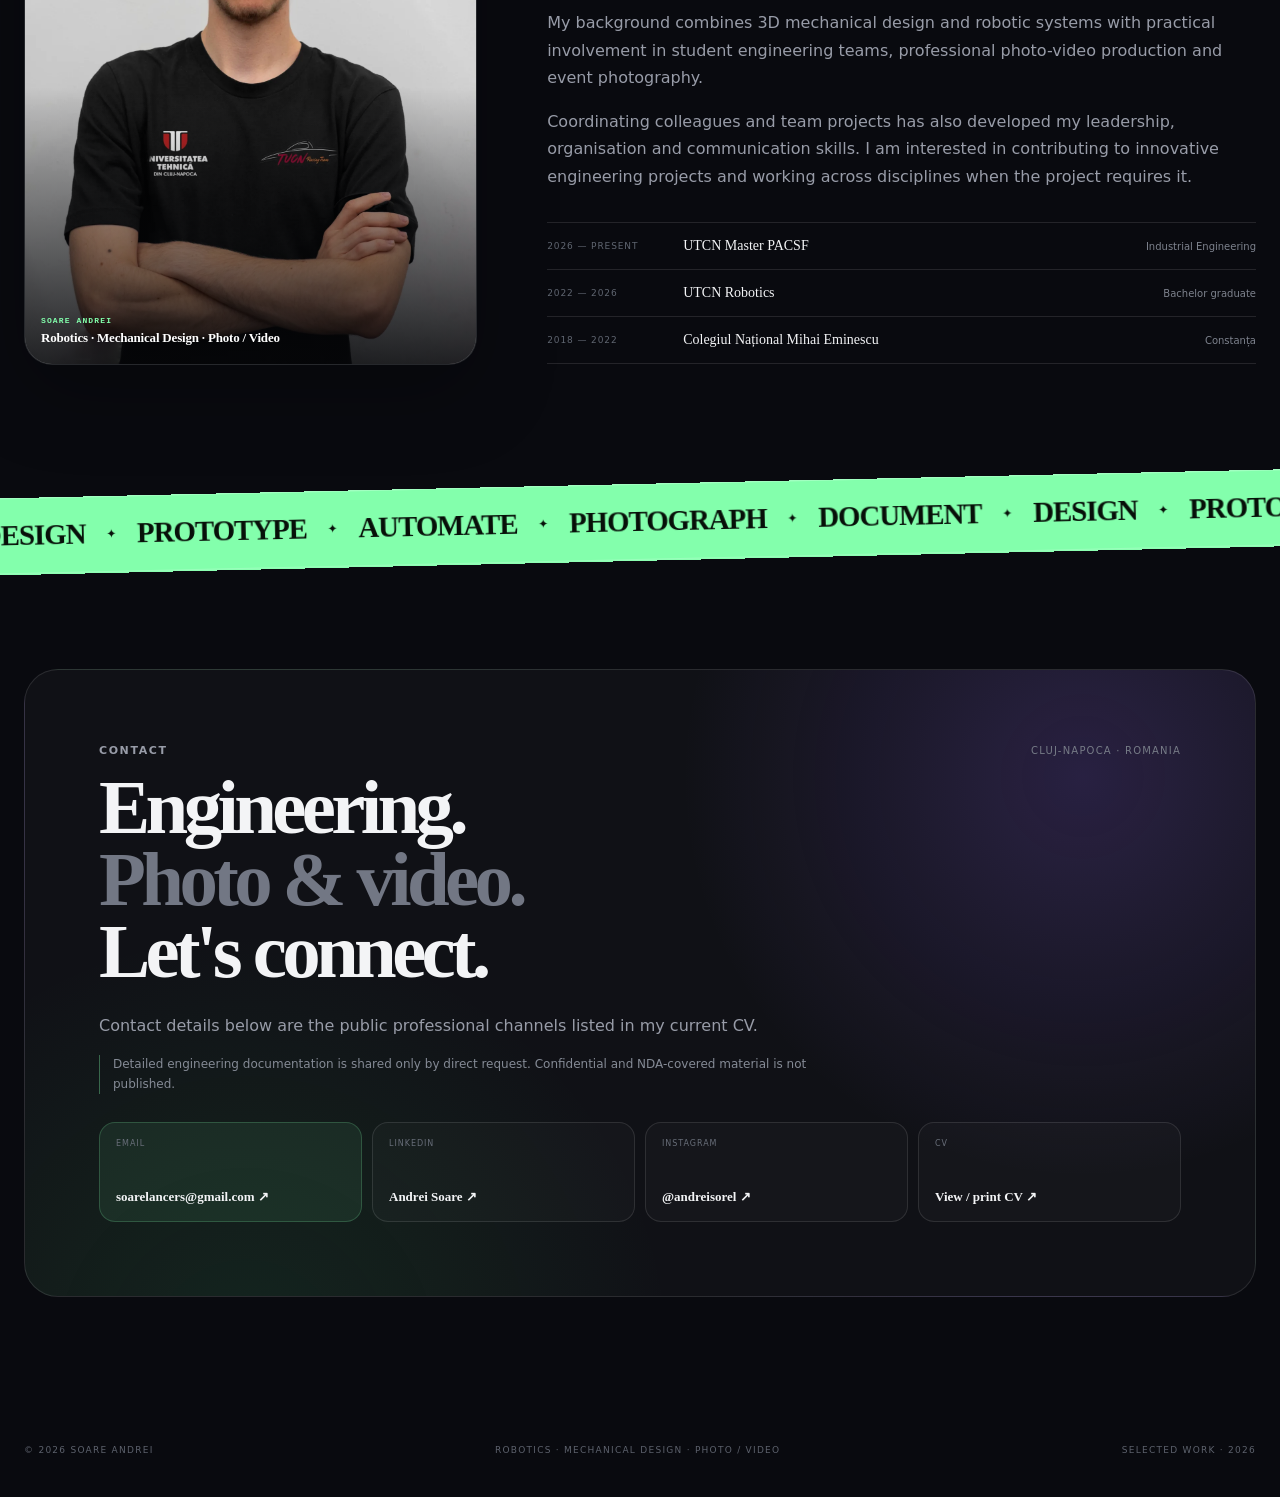
==== commit 4f1920fa: "Fix SEAS dance carousel image" ====
--- a/index.html
+++ b/index.html
@@ -273,7 +273,7 @@
                 <figcaption>SEAS · Sunset performance</figcaption>
               </figure>
               <figure class="carousel-slide">
-                <div class="portfolio-sprite sprite-frame sprite-2" role="img" aria-label="Stage dancer captured in mid-air"></div>
+                <img class="portfolio-photo sprite-2" src="assets/seas-dance.webp" alt="Stage dancer captured in mid-air" loading="lazy" decoding="async">
                 <figcaption>SEAS · Performance</figcaption>
               </figure>
               <figure class="carousel-slide">
--- a/styles.css
+++ b/styles.css
@@ -339,8 +339,10 @@
 .contact-top{display:flex;align-items:center;justify-content:space-between;gap:20px}
 .contact-location{color:#777c87;font-size:10px;text-transform:uppercase;letter-spacing:.12em}
 .contact-card h2{max-width:1000px;margin-bottom:25px}
-.contact-card p{max-width:620px;color:var(--muted);font-size:16px;line-height:1.65;margin-bottom:28px}
-.contact-links{display:grid;grid-template-columns:repeat(3,1fr);gap:10px;margin-top:28px}
+.contact-card p{max-width:720px;color:var(--muted);font-size:16px;line-height:1.65;margin-bottom:20px}
+.contact-note{font-size:12px!important;color:#858b96!important;border-left:1px solid rgba(131,255,172,.35);padding-left:13px;margin-top:-5px!important;margin-bottom:28px!important}
+.cv-contact{background:rgba(164,122,255,.07);border-color:rgba(164,122,255,.18)}
+.contact-links{display:grid;grid-template-columns:repeat(4,1fr);gap:10px;margin-top:28px}
 .contact-link{
   min-height:100px;padding:16px;border:1px solid var(--line);border-radius:16px;
   background:rgba(255,255,255,.025);display:flex;flex-direction:column;justify-content:space-between;
@@ -601,26 +603,20 @@
 
 /* Curated photography — visually strong, intentionally secondary to engineering */
 .media-carousel{height:350px}
-.portfolio-sprite{
-  position:absolute;inset:0;
-  width:100%;height:100%;
-  background-repeat:no-repeat;
-  background-size:cover;
-  background-position:center;
+.portfolio-photo{
+  position:absolute;inset:0;width:100%;height:100%;object-fit:cover;display:block;
   transition:transform .6s cubic-bezier(.2,.7,.2,1)
 }
-.carousel:hover .carousel-slide.is-active .portfolio-sprite{transform:scale(1.018)}
-
-.sprite-1{background-image:url("assets/seas-sunset.webp");background-position:center 48%}
-.sprite-2{background-image:url("assets/seas-dance.webp");background-position:center 42%}
-.sprite-3{background-image:url("assets/seas-drums.webp");background-position:center 48%}
-.sprite-4{background-image:url("assets/seas-motion.webp");background-position:center 50%}
-.sprite-5{background-image:url("assets/seas-stage.webp");background-position:center 45%}
-.sprite-6{background-image:url("assets/photo-fire.webp");background-position:center 46%}
-.sprite-7{background-image:url("assets/photo-motorsport.webp");background-position:center 52%}
-.sprite-8{background-image:url("assets/photo-editorial.webp");background-position:center 42%}
-.sprite-9{background-image:url("assets/photo-concept.webp");background-position:center 38%}
-.sprite-10{background-image:url("assets/ossimm-community.webp");background-position:center 50%}
+.carousel:hover .carousel-slide.is-active .portfolio-photo{transform:scale(1.018)}
+.sprite-1{object-position:center 50%}
+.sprite-2{object-position:center 44%}
+.sprite-3{object-position:center 52%}
+.sprite-4{object-position:center 48%}
+.sprite-5{object-position:center 45%}
+.sprite-6{object-position:center 48%}
+.sprite-7{object-position:center 51%}
+.sprite-8{object-position:center 43%}
+.sprite-9{object-position:center 31%}
 
 .selected-photo-set{
   margin-top:24px;padding-top:20px;border-top:1px solid var(--line)
@@ -645,14 +641,13 @@
   position:absolute;z-index:2;left:9px;bottom:8px;
   color:#fff;font:500 8px "DM Sans";letter-spacing:.03em
 }
-.selected-photo-grid figure:hover .portfolio-sprite{transform:scale(1.045)}
+.selected-photo-grid figure:hover .portfolio-photo{transform:scale(1.045)}
 
 .involvement-card-photo{padding-top:14px}
 .involvement-photo{
   position:relative!important;inset:auto!important;
-  width:100%;height:auto;aspect-ratio:16/9;
-  margin-bottom:18px;border:1px solid var(--line);border-radius:14px;overflow:hidden;
-  background-repeat:no-repeat;background-size:cover;background-position:center
+  width:100%;height:auto;aspect-ratio:16/9;object-fit:cover;object-position:center 54%;display:block;
+  margin-bottom:18px;border:1px solid var(--line);border-radius:14px;overflow:hidden
 }
 .involvement-card-photo h3{margin-top:18px}
 
@@ -665,3 +660,70 @@
   .selected-photo-head{align-items:flex-start;flex-direction:column;gap:4px}
   .selected-photo-grid{grid-template-columns:repeat(2,1fr)}
 }
+
+@media(max-width:1100px){
+  .contact-links{grid-template-columns:repeat(2,1fr)}
+}
+
+/* Public CV page */
+.cv-page{min-height:100vh}
+.cv-shell{width:min(calc(100% - 40px),1080px);margin:0 auto;padding:110px 0 70px}
+.cv-toolbar{display:flex;align-items:center;justify-content:space-between;gap:14px;margin-bottom:24px}
+.cv-toolbar-actions{display:flex;gap:9px;flex-wrap:wrap}
+.cv-back,.cv-print{
+  min-height:42px;padding:0 14px;border:1px solid var(--line);border-radius:12px;
+  display:inline-flex;align-items:center;justify-content:center;background:rgba(255,255,255,.035);
+  color:#d7dae2;font:600 12px "DM Sans";cursor:pointer
+}
+.cv-print{background:var(--green);color:#071009;border-color:transparent}
+.cv-sheet{
+  border:1px solid var(--line);border-radius:28px;overflow:hidden;
+  background:linear-gradient(180deg,rgba(255,255,255,.05),rgba(255,255,255,.022))
+}
+.cv-header{display:grid;grid-template-columns:1.25fr .75fr;gap:36px;padding:42px;border-bottom:1px solid var(--line)}
+.cv-header h1{margin:0;font:600 clamp(46px,7vw,78px)/.9 "Space Grotesk";letter-spacing:-.065em}
+.cv-role{margin:14px 0 0;color:#aeb3bd;font-size:18px;line-height:1.5}
+.cv-meta{display:grid;align-content:end;gap:8px;color:#8c929d;font-size:12px}
+.cv-meta a{color:#dfe2e8}
+.cv-content{display:grid;grid-template-columns:1fr 1fr;gap:0}
+.cv-column{padding:34px 42px}
+.cv-column+ .cv-column{border-left:1px solid var(--line)}
+.cv-block+ .cv-block{margin-top:34px}
+.cv-label{display:block;margin-bottom:12px;color:var(--green);font:700 9px "Space Grotesk";letter-spacing:.16em;text-transform:uppercase}
+.cv-block h2{margin:0 0 15px;font:600 26px "Space Grotesk";letter-spacing:-.035em}
+.cv-item{padding:15px 0;border-top:1px solid rgba(255,255,255,.08)}
+.cv-item:first-of-type{border-top:0;padding-top:0}
+.cv-item-head{display:flex;justify-content:space-between;gap:16px;align-items:baseline}
+.cv-item h3{margin:0;font:600 15px "Space Grotesk"}
+.cv-date{white-space:nowrap;color:#727985;font-size:9px;letter-spacing:.08em;text-transform:uppercase}
+.cv-sub{margin:4px 0 0;color:#8f959f;font-size:11px}
+.cv-item p,.cv-summary{margin:9px 0 0;color:#aeb3bd;font-size:12px;line-height:1.65}
+.cv-skills{display:flex;flex-wrap:wrap;gap:7px}
+.cv-skills span{padding:7px 9px;border:1px solid var(--line);border-radius:999px;color:#b7bbc4;font-size:10px;background:rgba(255,255,255,.02)}
+.cv-private-note{margin:0;padding:18px 42px;border-top:1px solid var(--line);color:#777e89;font-size:10px;line-height:1.55}
+@media(max-width:780px){
+  .cv-shell{width:calc(100% - 24px);padding-top:88px}
+  .cv-header,.cv-content{grid-template-columns:1fr}
+  .cv-header{padding:28px}
+  .cv-column{padding:28px}
+  .cv-column+.cv-column{border-left:0;border-top:1px solid var(--line)}
+  .cv-item-head{align-items:flex-start;flex-direction:column;gap:4px}
+  .cv-private-note{padding:18px 28px}
+}
+@media print{
+  @page{margin:12mm}
+  body.cv-page{background:#fff!important;color:#111!important}
+  .cv-page .page-noise,.cv-toolbar{display:none!important}
+  .cv-shell{width:100%;padding:0}
+  .cv-sheet{border:0;border-radius:0;background:#fff!important}
+  .cv-header,.cv-column+.cv-column,.cv-private-note{border-color:#ddd}
+  .cv-header{padding:0 0 8mm}
+  .cv-column{padding:8mm 7mm 0 0}
+  .cv-column+.cv-column{padding-left:7mm}
+  .cv-header h1,.cv-block h2,.cv-item h3,.cv-meta a{color:#111!important}
+  .cv-role,.cv-meta,.cv-item p,.cv-summary,.cv-sub,.cv-private-note{color:#444!important}
+  .cv-label{color:#222!important}
+  .cv-skills span{border-color:#ccc;color:#333;background:#fff}
+  .cv-content{grid-template-columns:1fr 1fr}
+  .cv-item{break-inside:avoid}
+}
